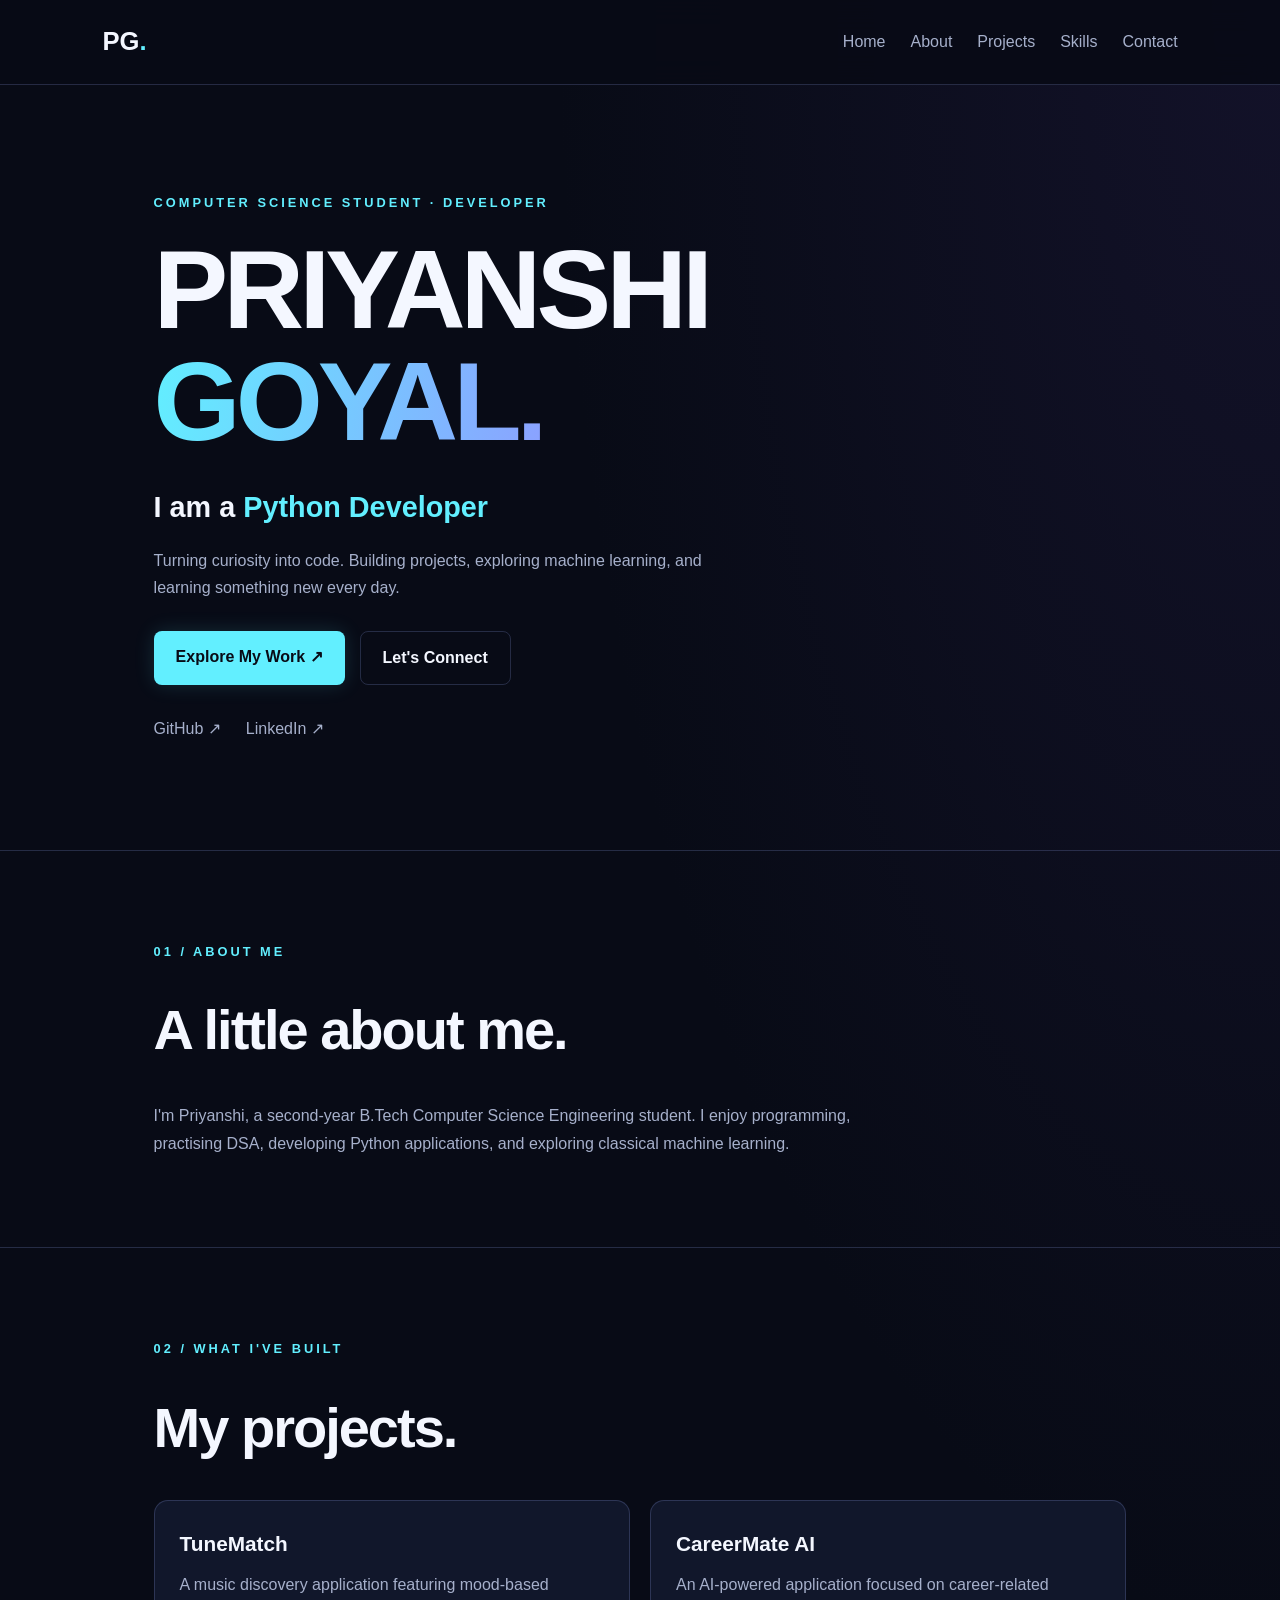
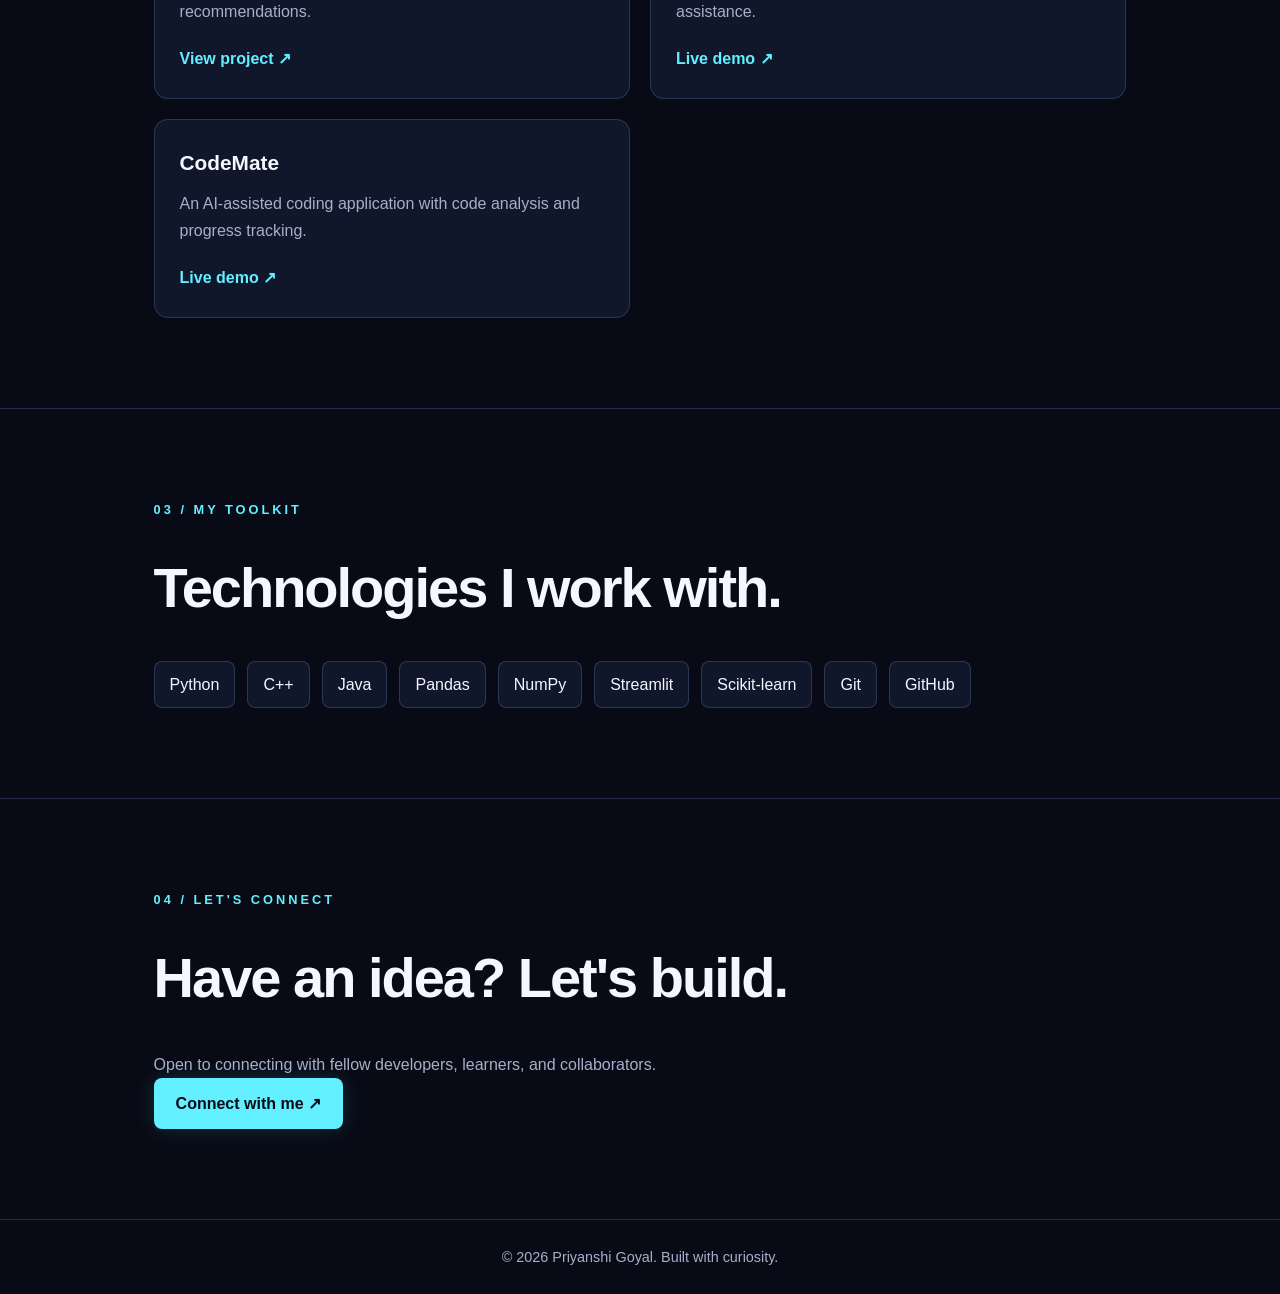
==== index.html @ 585dc2d6 "Initial portfolio website" ====
<!DOCTYPE html>
<html lang="en">
<head>
    <meta charset="UTF-8">
    <meta name="viewport" content="width=device-width, initial-scale=1.0">

    <title>Priyanshi Goyal | Developer Portfolio</title>

    <meta name="description"
          content="Priyanshi Goyal's personal developer portfolio.">

    <link rel="stylesheet" href="style.css">
    <script src="script.js" defer></script>
</head>

<body>

    <header class="navbar">
        <a href="#home" class="logo">PG<span>.</span></a>

        <nav>
            <a href="#home">Home</a>
            <a href="#about">About</a>
            <a href="#projects">Projects</a>
            <a href="#skills">Skills</a>
            <a href="#contact">Contact</a>
        </nav>
    </header>

    <main>

        <section id="home" class="hero">
            <p class="eyebrow">COMPUTER SCIENCE STUDENT · DEVELOPER</p>

            <h1>
                PRIYANSHI
                <span>GOYAL.</span>
            </h1>

            <h2>
                I am a <span id="role">Python Developer</span>
            </h2>

            <p class="intro">
                Turning curiosity into code.
                Building projects, exploring machine learning,
                and learning something new every day.
            </p>

            <div class="hero-buttons">
                <a href="#projects" class="btn primary">
                    Explore My Work ↗
                </a>

                <a href="#contact" class="btn secondary">
                    Let's Connect
                </a>
            </div>

            <div class="social-links">
                <a href="https://github.com/Priyanshi00Goyal"
                   target="_blank" rel="noopener noreferrer">
                    GitHub ↗
                </a>

                <a href="https://www.linkedin.com/in/priyanshi-goyal-a72b42379/"
                   target="_blank" rel="noopener noreferrer">
                    LinkedIn ↗
                </a>
            </div>
        </section>

        <section id="about" class="content-section">
            <p class="eyebrow">01 / ABOUT ME</p>
            <h2>A little about me.</h2>

            <p>
                I'm Priyanshi, a second-year B.Tech Computer Science
                Engineering student. I enjoy programming, practising
                DSA, developing Python applications, and exploring
                classical machine learning.
            </p>
        </section>

        <section id="projects" class="content-section">
            <p class="eyebrow">02 / WHAT I'VE BUILT</p>
            <h2>My projects.</h2>

            <div class="project-grid">

                <article class="project-card">
                    <h3>TuneMatch</h3>
                    <p>
                        A music discovery application featuring
                        mood-based recommendations.
                    </p>
                    <a href="https://github.com/Priyanshi00Goyal/TuneMatch"
                       target="_blank" rel="noopener noreferrer">
                        View project ↗
                    </a>
                </article>

                <article class="project-card">
                    <h3>CareerMate AI</h3>
                    <p>
                        An AI-powered application focused on
                        career-related assistance.
                    </p>
                    <a href="https://careermate-ai-priyanshi.streamlit.app/"
                       target="_blank" rel="noopener noreferrer">
                        Live demo ↗
                    </a>
                </article>

                <article class="project-card">
                    <h3>CodeMate</h3>
                    <p>
                        An AI-assisted coding application with
                        code analysis and progress tracking.
                    </p>
                    <a href="https://codemate-34bpt8avhuvv7odcd3k.streamlit.app/"
                       target="_blank" rel="noopener noreferrer">
                        Live demo ↗
                    </a>
                </article>

            </div>
        </section>

        <section id="skills" class="content-section">
            <p class="eyebrow">03 / MY TOOLKIT</p>
            <h2>Technologies I work with.</h2>

            <div class="skills-list">
                <span>Python</span>
                <span>C++</span>
                <span>Java</span>
                <span>Pandas</span>
                <span>NumPy</span>
                <span>Streamlit</span>
                <span>Scikit-learn</span>
                <span>Git</span>
                <span>GitHub</span>
            </div>
        </section>

        <section id="contact" class="content-section">
            <p class="eyebrow">04 / LET'S CONNECT</p>
            <h2>Have an idea? Let's build.</h2>

            <p>
                Open to connecting with fellow developers,
                learners, and collaborators.
            </p>

            <a class="btn primary"
               href="https://www.linkedin.com/in/priyanshi-goyal-a72b42379/"
               target="_blank" rel="noopener noreferrer">
                Connect with me ↗
            </a>
        </section>

    </main>

    <footer>
        <p>© <span id="year"></span> Priyanshi Goyal. Built with curiosity.</p>
    </footer>

</body>
</html>
---- style.css ----
/* 1. Global styles */

:root {
    --background: #080b16;
    --surface: #11172b;
    --cyan: #62efff;
    --violet: #9b82ff;
    --text: #f4f7ff;
    --muted: #a6b0cb;
    --border: rgba(156, 177, 255, 0.2);
}

* {
    margin: 0;
    padding: 0;
    box-sizing: border-box;
}

html {
    scroll-behavior: smooth;
    scroll-padding-top: 90px;
}

body {
    background:
        radial-gradient(ellipse at top right, #29205055, transparent 40%),
        var(--background);

    color: var(--text);
    font-family: "Segoe UI", Arial, sans-serif;
    line-height: 1.7;
}

a {
    color: inherit;
    text-decoration: none;
}

section {
    scroll-margin-top: 90px;
}

/* 2. Navigation */

.navbar {
    position: sticky;
    top: 0;
    z-index: 10;

    display: flex;
    justify-content: space-between;
    align-items: center;

    padding: 20px 8%;
    background: rgba(8, 11, 22, 0.9);
    backdrop-filter: blur(15px);
    border-bottom: 1px solid var(--border);
}

.logo {
    font-size: 1.6rem;
    font-weight: 900;
}

.logo span {
    color: var(--cyan);
}

nav {
    display: flex;
    gap: 25px;
}

nav a,
.social-links a {
    color: var(--muted);
    transition: color 0.25s;
}

nav a:hover,
.social-links a:hover {
    color: var(--cyan);
}

/* 3. Hero section */

.hero {
    min-height: 85vh;

    display: flex;
    flex-direction: column;
    justify-content: center;
    align-items: flex-start;

    padding: 100px 12%;
}

.eyebrow {
    color: var(--cyan);
    font-size: 0.8rem;
    font-weight: 700;
    letter-spacing: 3px;
    margin-bottom: 20px;
}

.hero h1 {
    font-size: clamp(3rem, 9vw, 7rem);
    line-height: 1;
    letter-spacing: -5px;
    font-weight: 900;
    margin-bottom: 25px;
    animation: reveal 0.9s ease both;
}

.hero h1 span {
    display: block;

    background: linear-gradient(
        100deg,
        var(--cyan),
        var(--violet)
    );

    background-clip: text;
    -webkit-background-clip: text;
    color: transparent;
}

.hero h2 {
    font-size: clamp(1.1rem, 3vw, 1.8rem);
    margin-bottom: 15px;
}

#role {
    color: var(--cyan);
}

.intro {
    max-width: 580px;
    color: var(--muted);
}

/* 4. Buttons */

.hero-buttons {
    display: flex;
    flex-wrap: wrap;
    gap: 15px;
    margin-top: 30px;
}

.btn {
    display: inline-block;
    padding: 12px 22px;
    border-radius: 8px;
    font-weight: 700;
    transition: transform 0.25s, box-shadow 0.25s;
}

.btn:hover {
    transform: translateY(-4px);
}

.primary {
    background: var(--cyan);
    color: #080b16;
    box-shadow: 0 0 20px #62efff25;
}

.primary:hover {
    box-shadow: 0 0 30px #62efff55;
}

.secondary {
    border: 1px solid var(--border);
}

.social-links {
    display: flex;
    gap: 25px;
    margin-top: 30px;
}

/* 5. Content sections */

.content-section {
    padding: 90px 12%;
    border-top: 1px solid var(--border);
}

.content-section h2 {
    font-size: clamp(2rem, 5vw, 3.5rem);
    letter-spacing: -2px;
    margin-bottom: 25px;
}

.content-section > p:not(.eyebrow) {
    max-width: 750px;
    color: var(--muted);
}

/* 6. Project cards */

.project-grid {
    display: grid;
    grid-template-columns: repeat(2, minmax(0, 1fr));
    gap: 20px;
}

.project-card {
    background: var(--surface);
    border: 1px solid var(--border);
    padding: 25px;
    border-radius: 14px;
    transition: transform 0.25s, border-color 0.25s;
}

.project-card:hover {
    transform: translateY(-6px);
    border-color: var(--cyan);
}

.project-card h3 {
    margin-bottom: 10px;
    font-size: 1.3rem;
}

.project-card p {
    color: var(--muted);
    margin-bottom: 20px;
}

.project-card a {
    color: var(--cyan);
    font-weight: 700;
}

/* 7. Skills */

.skills-list {
    display: flex;
    flex-wrap: wrap;
    gap: 12px;
}

.skills-list span {
    background: var(--surface);
    border: 1px solid var(--border);
    padding: 9px 15px;
    border-radius: 8px;
    transition: border-color 0.2s, color 0.2s;
}

.skills-list span:hover {
    border-color: var(--cyan);
    color: var(--cyan);
}

/* 8. Footer */

footer {
    padding: 25px 12%;
    text-align: center;
    border-top: 1px solid var(--border);
    color: var(--muted);
    font-size: 0.9rem;
}

/* 9. Entrance animation */

@keyframes reveal {
    from {
        opacity: 0;
        transform: translateY(25px);
    }

    to {
        opacity: 1;
        transform: translateY(0);
    }
}

/* 10. Mobile responsiveness */

@media (max-width: 700px) {
    .navbar {
        padding: 16px 5%;
        flex-wrap: wrap;
        gap: 15px;
    }

    nav {
        width: 100%;
        justify-content: space-between;
        gap: 10px;
        flex-wrap: wrap;
        font-size: 0.85rem;
    }

    .hero {
        padding: 85px 7%;
        min-height: 80vh;
    }

    .hero h1 {
        letter-spacing: -3px;
    }

    .content-section {
        padding: 70px 7%;
    }

    .project-grid {
        grid-template-columns: 1fr;
    }

    footer {
        padding: 25px 7%;
    }
}

@media (prefers-reduced-motion: reduce) {
    *,
    *::before,
    *::after {
        animation-duration: 0.01ms !important;
        scroll-behavior: auto !important;
        transition-duration: 0.01ms !important;
    }
}
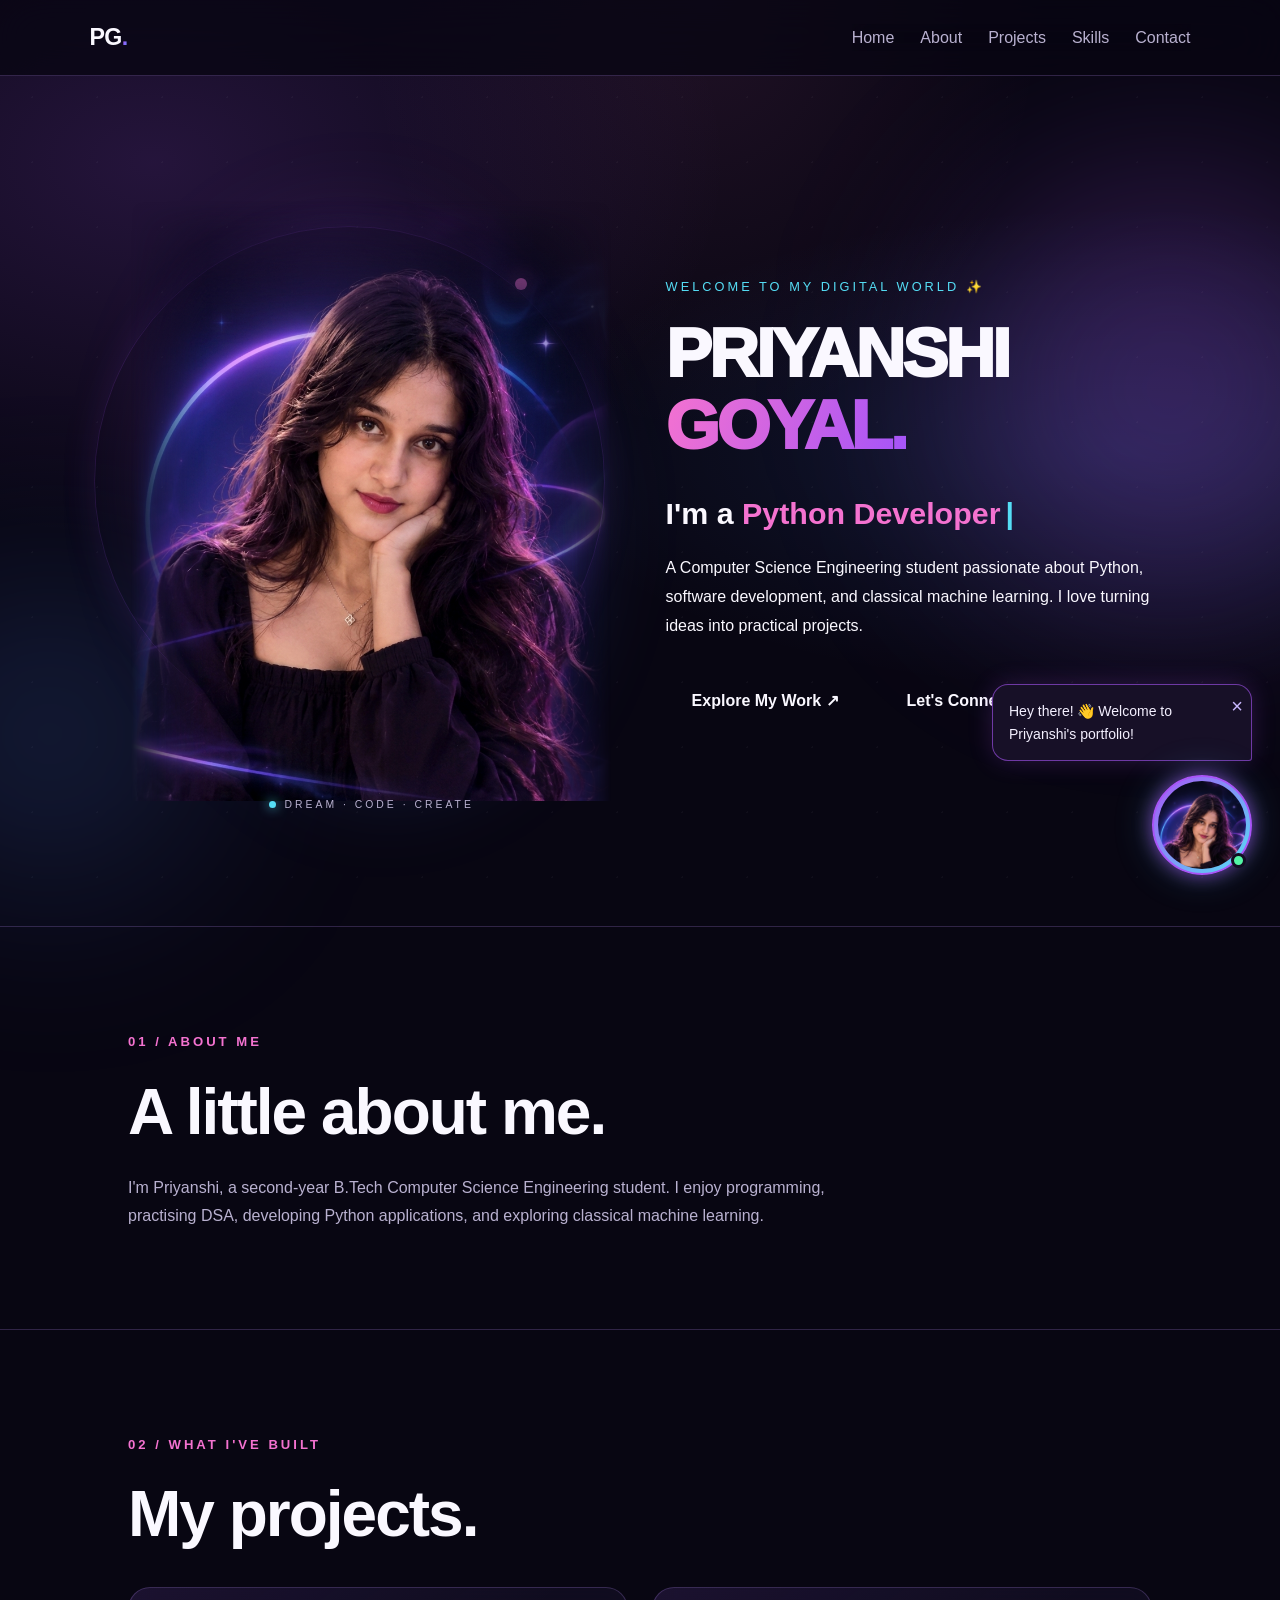
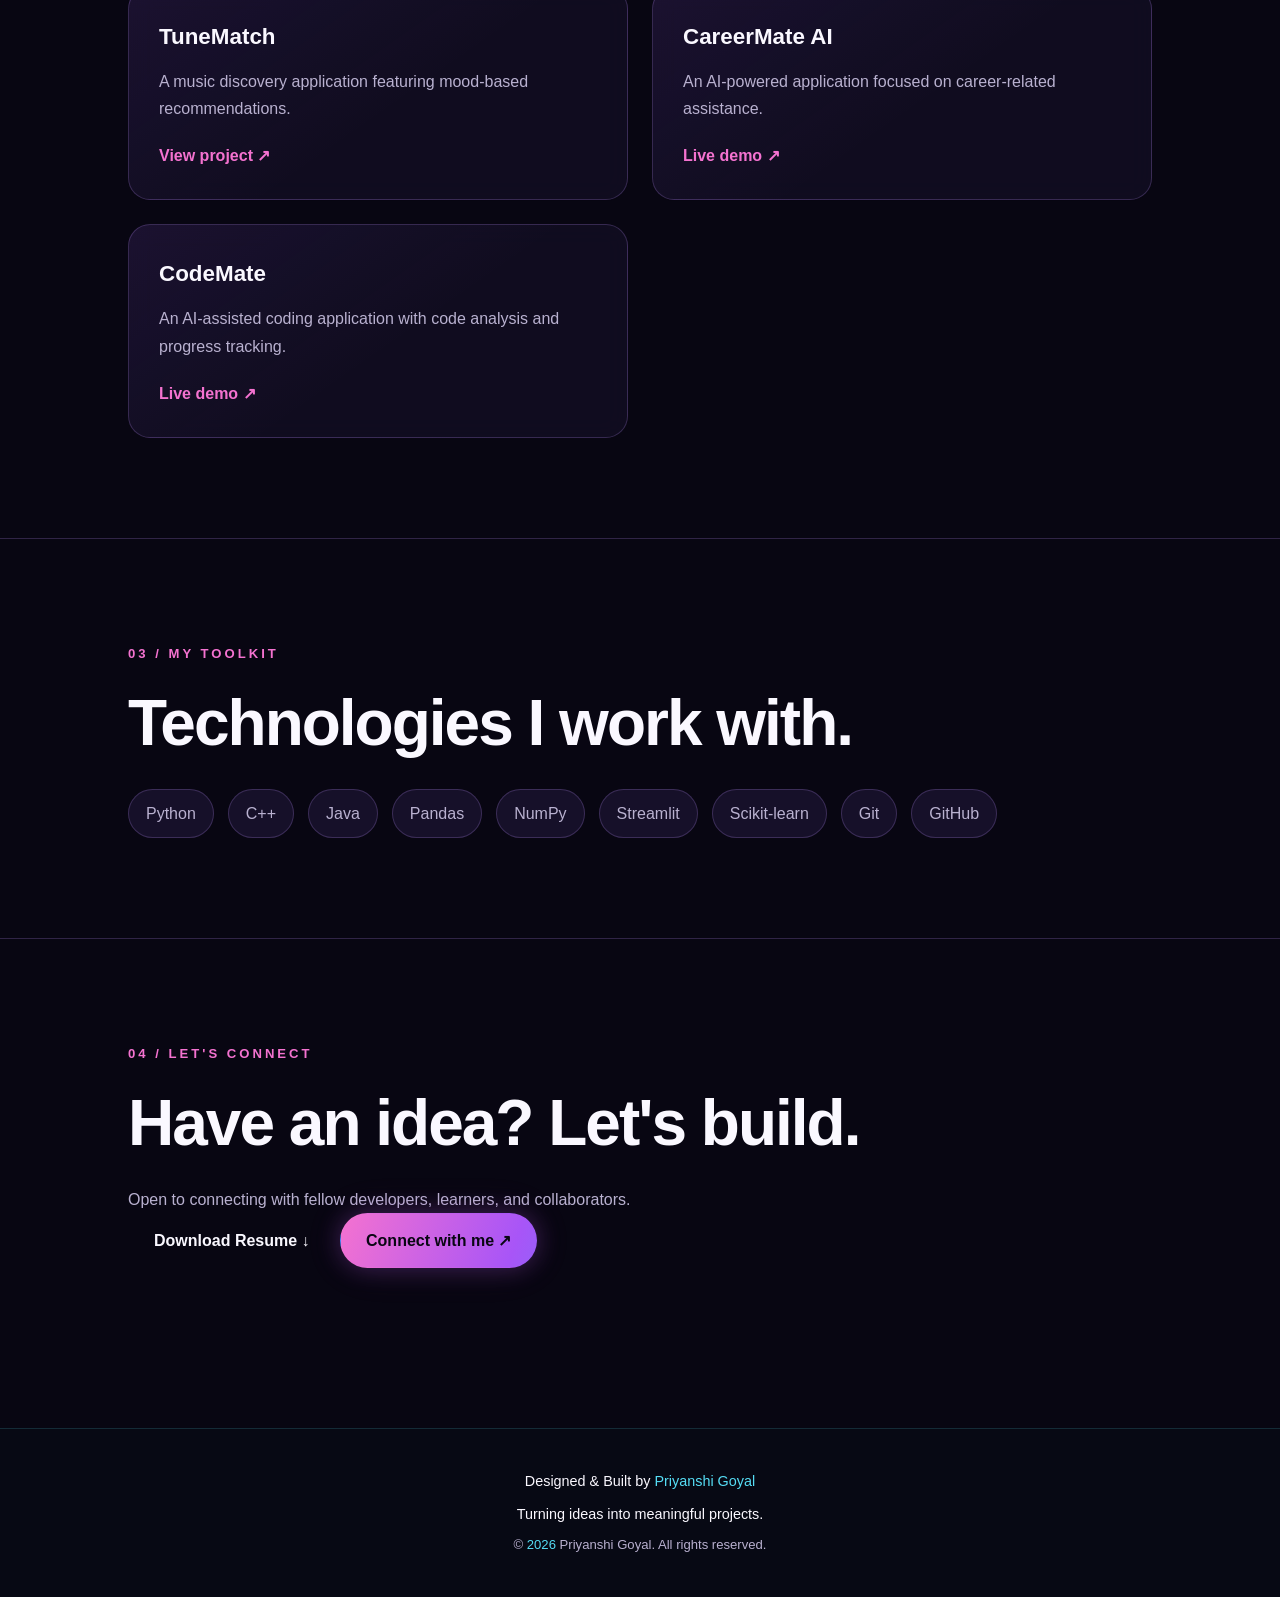
==== commit c4666587: "Improve portfolio design and features" ====
--- a/index.html
+++ b/index.html
@@ -6,13 +6,48 @@
     <meta name="viewport" content="width=device-width, initial-scale=1.0">
 
     <title>Priyanshi Goyal | Developer Portfolio</title>
-
-    <meta name="description"
-          content="Priyanshi Goyal's personal developer portfolio.">
+    
+    <meta name="description" content="Explore Priyanshi Goyal's developer portfolio featuring Python development, C++, Data Structures and Algorithms, classical machine learning, and practical software projects.">
+
+    <meta name="author" content="Priyanshi Goyal">
 
     <link rel="stylesheet" href="style.css">
+
+    <link rel="icon" type="image/png" href="images/favicon.png">
+
     <script src="script.js" defer></script>
 </head>
+
+
+<!-- Floating Portfolio Avatar -->
+<div class="avatar-assistant" id="avatarAssistant">
+  <div class="avatar-greeting" id="avatarGreeting">
+    Hey there! 👋 Welcome to Priyanshi's portfolio!
+    <button
+      class="greeting-close"
+      id="closeGreeting"
+      aria-label="Close greeting"
+    >×</button>
+  </div>
+
+  <button
+    class="avatar-toggle"
+    id="avatarToggle"
+    aria-label="Meet my AI portfolio assistant"
+  >
+    <img
+      src="images/avatar.png"
+      alt="Priyanshi's AI portfolio avatar"
+      class="avatar-image"
+    >
+    <span class="avatar-status"></span>
+  </button>
+</div>
+
+
+<button id="backToTop" aria-label="Back to top" title="Back to top">
+  ↑
+</button>
 
 <body>
 
@@ -30,46 +65,55 @@
 
     <main>
 
-        <section id="home" class="hero">
-            <p class="eyebrow">COMPUTER SCIENCE STUDENT · DEVELOPER</p>
+        
+        <!-- HERO SECTION -->
+        <section class="hero" id="home">
+        <div class="hero-layout">
+
+            <div class="hero-content">
+            <p class="hero-eyebrow">WELCOME TO MY DIGITAL WORLD ✨</p>
 
             <h1>
-                PRIYANSHI
+                PRIYANSHI<br>
                 <span>GOYAL.</span>
             </h1>
 
             <h2>
-                I am a <span id="role">Python Developer</span>
+                I'm a <span id="role">Python Developer</span>
             </h2>
 
-            <p class="intro">
-                Turning curiosity into code.
-                Building projects, exploring machine learning,
-                and learning something new every day.
+            <p class="hero-description">
+                A Computer Science Engineering student passionate about
+                Python, software development, and classical machine learning.
+                I love turning ideas into practical projects.
             </p>
 
             <div class="hero-buttons">
-                <a href="#projects" class="btn primary">
-                    Explore My Work ↗
-                </a>
-
-                <a href="#contact" class="btn secondary">
-                    Let's Connect
-                </a>
-            </div>
-
-            <div class="social-links">
-                <a href="https://github.com/Priyanshi00Goyal"
-                   target="_blank" rel="noopener noreferrer">
-                    GitHub ↗
-                </a>
-
-                <a href="https://www.linkedin.com/in/priyanshi-goyal-a72b42379/"
-                   target="_blank" rel="noopener noreferrer">
-                    LinkedIn ↗
-                </a>
-            </div>
-        </section>
+                <a href="#projects" class="btn btn-primary">Explore My Work ↗</a>
+                <a href="#contact" class="btn btn-secondary">Let's Connect</a>
+            </div>
+            </div>
+
+         <div class="hero-visual">
+            <div class="avatar-orbit"></div>
+
+            <div class="avatar-frame">
+                <img
+                src="images/avatar.png"
+                alt="Priyanshi's portfolio avatar"
+                class="hero-avatar"
+                >
+            </div>
+
+            <div class="avatar-caption">
+                <span class="caption-dot"></span>
+                DREAM · CODE · CREATE
+            </div>
+            </div>
+
+        </div>
+        </section>
+
 
         <section id="about" class="content-section">
             <p class="eyebrow">01 / ABOUT ME</p>
@@ -153,6 +197,10 @@
                 Open to connecting with fellow developers,
                 learners, and collaborators.
             </p>
+            
+            <a href="files/resume.pdf" class="btn" download>
+                Download Resume ↓
+            </a>
 
             <a class="btn primary"
                href="https://www.linkedin.com/in/priyanshi-goyal-a72b42379/"
@@ -163,9 +211,15 @@
 
     </main>
 
-    <footer>
-        <p>© <span id="year"></span> Priyanshi Goyal. Built with curiosity.</p>
+    
+    <footer class="site-footer">
+    <p>Designed &amp; Built by <span>Priyanshi Goyal</span></p>
+    <p>Turning ideas into meaningful projects.</p>
+    <p class="footer-copy">
+        &copy; <span id="year"></span> Priyanshi Goyal. All rights reserved.
+    </p>
     </footer>
+
 
 </body>
 </html>
--- a/style.css
+++ b/style.css
@@ -1,15 +1,42 @@
 
-/* 1. Global styles */
+/* =========================================
+   PRIYANSHI GOYAL — FUTURISTIC PORTFOLIO
+   Theme: Purple × Pink × Electric Blue
+   ========================================= */
+
+/* 1. DESIGN SYSTEM */
 
 :root {
-    --background: #080b16;
-    --surface: #11172b;
-    --cyan: #62efff;
-    --violet: #9b82ff;
-    --text: #f4f7ff;
-    --muted: #a6b0cb;
-    --border: rgba(156, 177, 255, 0.2);
-}
+    --background: #080612;
+    --surface: #120e22;
+    --surface-light: #1c1532;
+
+    --purple: #a855f7;
+    --pink: #f472d0;
+    --blue: #4f8cff;
+    --cyan: #55ddf5;
+    --violet: #a855f7;
+
+    --text: #faf8ff;
+    --muted: #b9b1d0;
+    --border: rgba(190, 145, 255, 0.22);
+
+    --gradient: linear-gradient(
+        110deg,
+        var(--pink),
+        var(--purple),
+        var(--blue)
+    );
+
+    --glow-purple: rgba(168, 85, 247, 0.25);
+    --glow-pink: rgba(244, 114, 208, 0.18);
+    --glow-blue: rgba(79, 140, 255, 0.18);
+
+    --radius: 22px;
+    --transition: 0.3s ease;
+}
+
+/* 2. RESET AND GLOBAL STYLES */
 
 * {
     margin: 0;
@@ -19,143 +46,295 @@
 
 html {
     scroll-behavior: smooth;
-    scroll-padding-top: 90px;
+    scroll-padding-top: 100px;
 }
 
 body {
+    min-height: 100vh;
+    overflow-x: hidden;
+
     background:
-        radial-gradient(ellipse at top right, #29205055, transparent 40%),
+        radial-gradient(
+            ellipse at 12% 18%,
+            rgba(168, 85, 247, 0.18),
+            transparent 36%
+        ),
+        radial-gradient(
+            ellipse at 88% 50%,
+            rgba(79, 140, 255, 0.15),
+            transparent 38%
+        ),
+        radial-gradient(
+            ellipse at 55% 0%,
+            rgba(244, 114, 208, 0.10),
+            transparent 34%
+        ),
         var(--background);
 
+    background-attachment: fixed;
     color: var(--text);
     font-family: "Segoe UI", Arial, sans-serif;
     line-height: 1.7;
 }
 
+body::before {
+    content: "";
+    position: fixed;
+    inset: 0;
+    pointer-events: none;
+    z-index: -1;
+
+    background-image:
+        radial-gradient(
+            rgba(255, 255, 255, 0.35) 1px,
+            transparent 1px
+        );
+
+    background-size: 65px 65px;
+    opacity: 0.10;
+}
+
 a {
     color: inherit;
     text-decoration: none;
 }
 
+button,
+input,
+textarea {
+    font: inherit;
+}
+
+button,
+a {
+    -webkit-tap-highlight-color: transparent;
+}
+
+img {
+    max-width: 100%;
+    display: block;
+}
+
 section {
-    scroll-margin-top: 90px;
-}
-
-/* 2. Navigation */
+    scroll-margin-top: 100px;
+}
+
+::selection {
+    background: rgba(168, 85, 247, 0.5);
+    color: white;
+}
+
+/* 3. NAVIGATION */
 
 .navbar {
     position: sticky;
     top: 0;
-    z-index: 10;
+    z-index: 100;
 
     display: flex;
     justify-content: space-between;
     align-items: center;
-
-    padding: 20px 8%;
-    background: rgba(8, 11, 22, 0.9);
-    backdrop-filter: blur(15px);
+    gap: 24px;
+
+    padding: 18px 7%;
+
+    background: rgba(8, 6, 18, 0.78);
+    backdrop-filter: blur(22px);
+    -webkit-backdrop-filter: blur(22px);
+
     border-bottom: 1px solid var(--border);
 }
 
 .logo {
-    font-size: 1.6rem;
+    font-size: 1.45rem;
     font-weight: 900;
+    letter-spacing: -0.7px;
+    white-space: nowrap;
 }
 
 .logo span {
-    color: var(--cyan);
+    background: var(--gradient);
+    background-clip: text;
+    -webkit-background-clip: text;
+    color: transparent;
 }
 
 nav {
     display: flex;
-    gap: 25px;
+    align-items: center;
+    justify-content: center;
+    gap: 26px;
 }
 
 nav a,
 .social-links a {
+    position: relative;
     color: var(--muted);
-    transition: color 0.25s;
-}
-
-nav a:hover,
+    transition: color var(--transition);
+}
+
+nav a::after {
+    content: "";
+    position: absolute;
+    bottom: -7px;
+    left: 0;
+
+    width: 0;
+    height: 2px;
+    border-radius: 5px;
+    background: var(--gradient);
+
+    transition: width var(--transition);
+}
+
+nav a:hover {
+    color: white;
+}
+
+nav a:hover::after {
+    width: 100%;
+}
+
 .social-links a:hover {
-    color: var(--cyan);
-}
-
-/* 3. Hero section */
+    color: var(--pink);
+}
+
+/* 4. HERO SECTION */
 
 .hero {
-    min-height: 85vh;
-
+    position: relative;
+    isolation: isolate;
+
+    min-height: 84vh;
     display: flex;
     flex-direction: column;
     justify-content: center;
     align-items: flex-start;
 
-    padding: 100px 12%;
+    padding: 100px 10%;
+}
+
+.hero::before {
+    content: "";
+    position: absolute;
+    z-index: -1;
+
+    width: 420px;
+    height: 420px;
+    top: 12%;
+    right: -100px;
+
+    border-radius: 50%;
+    background: var(--glow-purple);
+    filter: blur(100px);
+
+    animation: ambientGlow 8s ease-in-out infinite alternate;
+}
+
+.hero::after {
+    content: "";
+    position: absolute;
+    z-index: -1;
+
+    width: 300px;
+    height: 300px;
+    bottom: 5%;
+    left: -100px;
+
+    border-radius: 50%;
+    background: var(--glow-blue);
+    filter: blur(100px);
+
+    animation: ambientGlow 10s ease-in-out infinite alternate-reverse;
 }
 
 .eyebrow {
-    color: var(--cyan);
-    font-size: 0.8rem;
-    font-weight: 700;
+    display: inline-block;
+    margin-bottom: 22px;
+
+    color: var(--pink);
+    font-size: 0.82rem;
+    font-weight: 800;
     letter-spacing: 3px;
-    margin-bottom: 20px;
+    text-transform: uppercase;
 }
 
 .hero h1 {
-    font-size: clamp(3rem, 9vw, 7rem);
-    line-height: 1;
+    max-width: 100%;
+    margin-bottom: 26px;
+
+    font-size: clamp(3.3rem, 8vw, 7.5rem);
+    font-weight: 950;
+    line-height: 1.02;
     letter-spacing: -5px;
-    font-weight: 900;
-    margin-bottom: 25px;
-    animation: reveal 0.9s ease both;
+
+    overflow-wrap: anywhere;
+
+    animation: heroReveal 1s ease both;
 }
 
 .hero h1 span {
     display: block;
-
-    background: linear-gradient(
-        100deg,
-        var(--cyan),
-        var(--violet)
-    );
+    width: fit-content;
+    max-width: 100%;
+
+    background: var(--gradient);
+    background-size: 200% auto;
 
     background-clip: text;
     -webkit-background-clip: text;
     color: transparent;
+
+    animation:
+        heroReveal 1s ease both,
+        gradientFlow 7s ease-in-out infinite;
 }
 
 .hero h2 {
-    font-size: clamp(1.1rem, 3vw, 1.8rem);
     margin-bottom: 15px;
+    font-size: clamp(1.2rem, 3vw, 1.9rem);
+    font-weight: 600;
 }
 
 #role {
-    color: var(--cyan);
+    color: var(--pink);
 }
 
 .intro {
-    max-width: 580px;
+    max-width: 620px;
     color: var(--muted);
-}
-
-/* 4. Buttons */
+    font-size: 1.05rem;
+    line-height: 1.9;
+}
+
+/* 5. BUTTONS */
 
 .hero-buttons {
     display: flex;
     flex-wrap: wrap;
-    gap: 15px;
-    margin-top: 30px;
+    gap: 16px;
+    margin-top: 32px;
 }
 
 .btn {
-    display: inline-block;
-    padding: 12px 22px;
-    border-radius: 8px;
-    font-weight: 700;
-    transition: transform 0.25s, box-shadow 0.25s;
+    position: relative;
+    isolation: isolate;
+    overflow: hidden;
+
+    display: inline-flex;
+    align-items: center;
+    justify-content: center;
+    gap: 9px;
+
+    padding: 13px 25px;
+    border: 1px solid transparent;
+    border-radius: 999px;
+
+    font-weight: 750;
+    transition:
+        transform var(--transition),
+        box-shadow var(--transition),
+        border-color var(--transition);
 }
 
 .btn:hover {
@@ -163,116 +342,366 @@
 }
 
 .primary {
-    background: var(--cyan);
-    color: #080b16;
-    box-shadow: 0 0 20px #62efff25;
+    background: var(--gradient);
+    background-size: 180% auto;
+    color: #090613;
+
+    box-shadow:
+        0 0 24px rgba(168, 85, 247, 0.25),
+        0 0 40px rgba(244, 114, 208, 0.10);
 }
 
 .primary:hover {
-    box-shadow: 0 0 30px #62efff55;
+    box-shadow:
+        0 0 30px rgba(168, 85, 247, 0.45),
+        0 0 55px rgba(79, 140, 255, 0.25);
 }
 
 .secondary {
-    border: 1px solid var(--border);
-}
+    border-color: rgba(190, 145, 255, 0.65);
+    background: rgba(255, 255, 255, 0.025);
+    color: var(--text);
+}
+
+.secondary:hover {
+    border-color: var(--pink);
+    box-shadow: 0 0 24px var(--glow-pink);
+}
+
+/* 6. SOCIAL LINKS */
 
 .social-links {
     display: flex;
+    flex-wrap: wrap;
+    align-items: center;
     gap: 25px;
     margin-top: 30px;
 }
 
-/* 5. Content sections */
+/* 7. CONTENT SECTIONS */
 
 .content-section {
-    padding: 90px 12%;
+    position: relative;
+    padding: 100px 10%;
+
     border-top: 1px solid var(--border);
 }
 
 .content-section h2 {
-    font-size: clamp(2rem, 5vw, 3.5rem);
+    margin-bottom: 25px;
+
+    font-size: clamp(2.2rem, 5vw, 4rem);
+    font-weight: 900;
+    line-height: 1.15;
     letter-spacing: -2px;
-    margin-bottom: 25px;
+}
+
+.content-section h2 span {
+    background: var(--gradient);
+    background-clip: text;
+    -webkit-background-clip: text;
+    color: transparent;
 }
 
 .content-section > p:not(.eyebrow) {
-    max-width: 750px;
+    max-width: 760px;
     color: var(--muted);
 }
 
-/* 6. Project cards */
+/* 8. PROJECT GRID */
 
 .project-grid {
     display: grid;
     grid-template-columns: repeat(2, minmax(0, 1fr));
-    gap: 20px;
+    gap: 24px;
+    margin-top: 35px;
 }
 
 .project-card {
-    background: var(--surface);
+    position: relative;
+    overflow: hidden;
+
+    padding: 30px;
     border: 1px solid var(--border);
-    padding: 25px;
-    border-radius: 14px;
-    transition: transform 0.25s, border-color 0.25s;
+    border-radius: var(--radius);
+
+    background:
+        linear-gradient(
+            145deg,
+            rgba(168, 85, 247, 0.08),
+            transparent 55%
+        ),
+        rgba(18, 14, 34, 0.88);
+
+    backdrop-filter: blur(12px);
+
+    transition:
+        transform var(--transition),
+        border-color var(--transition),
+        box-shadow var(--transition);
+}
+
+.project-card::before {
+    content: "";
+    position: absolute;
+    top: 0;
+    left: -100%;
+
+    width: 100%;
+    height: 2px;
+
+    background: var(--gradient);
+    transition: left 0.5s ease;
 }
 
 .project-card:hover {
-    transform: translateY(-6px);
-    border-color: var(--cyan);
+    transform: translateY(-8px);
+    border-color: rgba(168, 85, 247, 0.65);
+
+    box-shadow:
+        0 18px 50px rgba(0, 0, 0, 0.25),
+        0 0 30px rgba(168, 85, 247, 0.08);
+}
+
+.project-card:hover::before {
+    left: 0;
 }
 
 .project-card h3 {
-    margin-bottom: 10px;
-    font-size: 1.3rem;
+    margin-bottom: 12px;
+    font-size: 1.4rem;
+    font-weight: 800;
 }
 
 .project-card p {
+    margin-bottom: 20px;
     color: var(--muted);
-    margin-bottom: 20px;
 }
 
 .project-card a {
-    color: var(--cyan);
-    font-weight: 700;
-}
-
-/* 7. Skills */
+    display: inline-block;
+    margin-right: 12px;
+
+    color: var(--pink);
+    font-weight: 750;
+    transition: color var(--transition);
+}
+
+.project-card a:hover {
+    color: var(--blue);
+}
+
+/* 9. SKILLS */
 
 .skills-list {
     display: flex;
     flex-wrap: wrap;
+    gap: 14px;
+    margin-top: 28px;
+}
+
+.skills-list span {
+    padding: 10px 17px;
+
+    border: 1px solid var(--border);
+    border-radius: 999px;
+
+    background: rgba(28, 21, 50, 0.72);
+    color: var(--muted);
+
+    transition:
+        transform var(--transition),
+        border-color var(--transition),
+        color var(--transition),
+        box-shadow var(--transition);
+}
+
+.skills-list span:hover {
+    transform: translateY(-3px);
+    border-color: var(--purple);
+    color: white;
+    box-shadow: 0 0 20px var(--glow-purple);
+}
+
+/* 10. OPTIONAL AVATAR LAYOUT
+   These styles activate when matching HTML is added. */
+
+.hero-layout {
+    display: grid;
+    grid-template-columns: minmax(0, 0.95fr) minmax(0, 1.05fr);
+    align-items: center;
+    gap: 55px;
+}
+
+.hero-visual {
+    position: relative;
+    display: flex;
+    align-items: center;
+    justify-content: center;
+    min-width: 0;
+}
+
+.avatar-frame {
+    position: relative;
+    width: min(100%, 440px);
+    aspect-ratio: 4 / 5;
+    border-radius: 48% 48% 35% 35%;
+    overflow: hidden;
+
+    background: linear-gradient(
+        145deg,
+        rgba(168, 85, 247, 0.22),
+        rgba(79, 140, 255, 0.12)
+    );
+
+    border: 1px solid rgba(190, 145, 255, 0.4);
+
+    box-shadow:
+        0 0 45px var(--glow-purple),
+        0 0 90px var(--glow-blue);
+}
+
+.avatar-frame img {
+    width: 100%;
+    height: 100%;
+    object-fit: cover;
+    object-position: center top;
+}
+
+.avatar-orbit {
+    position: absolute;
+    inset: -7%;
+    border: 2px solid transparent;
+    border-top-color: var(--pink);
+    border-right-color: var(--blue);
+    border-radius: 50%;
+
+    pointer-events: none;
+    animation: orbitSpin 12s linear infinite;
+}
+
+.avatar-orbit::after {
+    content: "";
+    position: absolute;
+    top: 10%;
+    right: 15%;
+
+    width: 12px;
+    height: 12px;
+    border-radius: 50%;
+
+    background: var(--pink);
+    box-shadow: 0 0 22px var(--pink);
+}
+
+/* 11. OPTIONAL AI ASSISTANT WIDGET */
+
+.assistant-widget {
+    position: fixed;
+    right: 24px;
+    bottom: 24px;
+    z-index: 200;
+
+    width: min(340px, calc(100vw - 32px));
+    padding: 20px;
+
+    border: 1px solid rgba(190, 145, 255, 0.35);
+    border-radius: 24px;
+
+    background: rgba(20, 14, 40, 0.94);
+    backdrop-filter: blur(22px);
+    -webkit-backdrop-filter: blur(22px);
+
+    box-shadow:
+        0 20px 65px rgba(0, 0, 0, 0.4),
+        0 0 35px rgba(168, 85, 247, 0.12);
+}
+
+.assistant-header {
+    display: flex;
+    align-items: center;
     gap: 12px;
-}
-
-.skills-list span {
-    background: var(--surface);
+    margin-bottom: 16px;
+}
+
+.assistant-header img {
+    width: 44px;
+    height: 44px;
+    border-radius: 50%;
+    object-fit: cover;
+    border: 2px solid var(--purple);
+}
+
+.assistant-header h3 {
+    font-size: 0.95rem;
+}
+
+.assistant-status {
+    color: #72e6b1;
+    font-size: 0.8rem;
+}
+
+.assistant-message {
+    padding: 15px;
+    border-radius: 17px;
+
+    background: rgba(168, 85, 247, 0.14);
+    color: var(--text);
+    font-size: 0.92rem;
+}
+
+.assistant-form {
+    display: flex;
+    gap: 8px;
+    margin-top: 14px;
+}
+
+.assistant-form input {
+    min-width: 0;
+    flex: 1;
+    padding: 11px 13px;
+
     border: 1px solid var(--border);
-    padding: 9px 15px;
-    border-radius: 8px;
-    transition: border-color 0.2s, color 0.2s;
-}
-
-.skills-list span:hover {
-    border-color: var(--cyan);
-    color: var(--cyan);
-}
-
-/* 8. Footer */
+    border-radius: 999px;
+    outline: none;
+
+    background: rgba(255, 255, 255, 0.04);
+    color: white;
+}
+
+.assistant-form input:focus {
+    border-color: var(--purple);
+}
+
+.assistant-form button {
+    width: 42px;
+    height: 42px;
+    flex-shrink: 0;
+
+    border: 0;
+    border-radius: 50%;
+    background: var(--gradient);
+    color: white;
+    cursor: pointer;
+}
+
+/* 12. FOOTER */
 
 footer {
-    padding: 25px 12%;
+    padding: 30px 8%;
+    border-top: 1px solid var(--border);
+
+    color: var(--muted);
     text-align: center;
-    border-top: 1px solid var(--border);
-    color: var(--muted);
     font-size: 0.9rem;
 }
 
-/* 9. Entrance animation */
-
-@keyframes reveal {
+/* 13. ANIMATIONS */
+
+@keyframes heroReveal {
     from {
         opacity: 0;
-        transform: translateY(25px);
+        transform: translateY(28px);
     }
 
     to {
@@ -281,51 +710,886 @@
     }
 }
 
-/* 10. Mobile responsiveness */
+@keyframes gradientFlow {
+    0%, 100% {
+        background-position: 0% center;
+    }
+
+    50% {
+        background-position: 100% center;
+    }
+}
+
+@keyframes ambientGlow {
+    from {
+        transform: translate3d(0, 0, 0) scale(1);
+        opacity: 0.65;
+    }
+
+    to {
+        transform: translate3d(-25px, 20px, 0) scale(1.2);
+        opacity: 1;
+    }
+}
+
+@keyframes orbitSpin {
+    to {
+        transform: rotate(360deg);
+    }
+}
+
+/* 14. TABLET RESPONSIVENESS */
+
+@media (max-width: 950px) {
+    .navbar {
+        padding: 18px 5%;
+    }
+
+    nav {
+        gap: 16px;
+    }
+
+    .hero {
+        padding: 85px 7%;
+    }
+
+    .content-section {
+        padding: 80px 7%;
+    }
+
+    .hero-layout {
+        gap: 30px;
+    }
+}
+
+/* 15. MOBILE RESPONSIVENESS */
 
 @media (max-width: 700px) {
+    html {
+        scroll-padding-top: 130px;
+    }
+
     .navbar {
-        padding: 16px 5%;
+        padding: 15px 5%;
         flex-wrap: wrap;
-        gap: 15px;
+        gap: 14px;
+    }
+
+    .logo {
+        font-size: 1.2rem;
     }
 
     nav {
         width: 100%;
-        justify-content: space-between;
-        gap: 10px;
-        flex-wrap: wrap;
-        font-size: 0.85rem;
+        justify-content: flex-start;
+        gap: 16px;
+        overflow-x: auto;
+        padding: 5px 0;
+        font-size: 0.86rem;
+    }
+
+    nav a {
+        flex-shrink: 0;
     }
 
     .hero {
-        padding: 85px 7%;
-        min-height: 80vh;
+        min-height: 78vh;
+        padding: 75px 7%;
     }
 
     .hero h1 {
+        font-size: clamp(3rem, 12vw, 5rem);
         letter-spacing: -3px;
+    }
+
+    .hero h2 {
+        font-size: 1.25rem;
+    }
+
+    .intro {
+        font-size: 0.98rem;
+    }
+
+    .hero-buttons {
+        gap: 12px;
+    }
+
+    .btn {
+        padding: 12px 19px;
+    }
+
+    .social-links {
+        gap: 18px;
     }
 
     .content-section {
         padding: 70px 7%;
     }
 
+    .content-section h2 {
+        letter-spacing: -1px;
+    }
+
     .project-grid {
         grid-template-columns: 1fr;
     }
 
+    .project-card {
+        padding: 23px;
+    }
+
+    .hero-layout {
+        grid-template-columns: 1fr;
+    }
+
+    .hero-visual {
+        width: 100%;
+        max-width: 330px;
+        margin: 0 auto 20px;
+    }
+
+    .assistant-widget {
+        right: 12px;
+        bottom: 12px;
+        width: min(320px, calc(100vw - 24px));
+    }
+
     footer {
         padding: 25px 7%;
     }
 }
+
+/* 16. SMALL PHONE SCREENS */
+
+@media (max-width: 380px) {
+    .hero h1 {
+        font-size: 2.7rem;
+        letter-spacing: -2px;
+    }
+
+    .hero-buttons {
+        flex-direction: column;
+        align-items: stretch;
+    }
+
+    .btn {
+        width: 100%;
+    }
+
+    nav {
+        gap: 12px;
+        font-size: 0.8rem;
+    }
+}
+
+/* 17. ACCESSIBILITY */
 
 @media (prefers-reduced-motion: reduce) {
     *,
     *::before,
     *::after {
         animation-duration: 0.01ms !important;
+        animation-iteration-count: 1 !important;
         scroll-behavior: auto !important;
         transition-duration: 0.01ms !important;
     }
 }
+
+/* ===== FLOATING AVATAR ASSISTANT ===== */
+
+.avatar-assistant {
+  position: fixed;
+  right: 28px;
+  bottom: 25px;
+  z-index: 9999;
+  display: flex;
+  flex-direction: column;
+  align-items: flex-end;
+  gap: 14px;
+  animation: avatarFloat 3s ease-in-out infinite;
+}
+
+.avatar-toggle {
+  position: relative;
+  width: 100px;
+  height: 100px;
+  padding: 4px;
+  border: 2px solid #a855f7;
+  border-radius: 50%;
+  background: linear-gradient(135deg, #a855f7, #55ddf5);
+  box-shadow:
+    0 0 18px rgba(168, 85, 247, 0.65),
+    0 0 38px rgba(85, 221, 245, 0.25);
+  cursor: pointer;
+  transition: transform 0.3s ease, box-shadow 0.3s ease;
+}
+
+.avatar-toggle:hover {
+  transform: scale(1.08);
+  box-shadow:
+    0 0 25px rgba(168, 85, 247, 0.85),
+    0 0 50px rgba(85, 221, 245, 0.4);
+}
+
+.avatar-image {
+  display: block;
+  width: 100%;
+  height: 100%;
+  border-radius: 50%;
+  object-fit: cover;
+  object-position: center top;
+}
+
+.avatar-status {
+  position: absolute;
+  right: 4px;
+  bottom: 5px;
+  width: 15px;
+  height: 15px;
+  border: 3px solid #120e22;
+  border-radius: 50%;
+  background: #53f5a5;
+}
+
+.avatar-greeting {
+  position: relative;
+  max-width: 260px;
+  padding: 15px 35px 15px 16px;
+  border: 1px solid rgba(168, 85, 247, 0.6);
+  border-radius: 16px 16px 3px 16px;
+  background: #171027;
+  color: #f4f0ff;
+  font-size: 14px;
+  line-height: 1.6;
+  box-shadow: 0 0 25px rgba(168, 85, 247, 0.2);
+}
+
+.greeting-close {
+  position: absolute;
+  top: 5px;
+  right: 8px;
+  border: none;
+  background: transparent;
+  color: #c9b8ff;
+  font-size: 20px;
+  cursor: pointer;
+}
+
+@keyframes avatarFloat {
+  0%, 100% {
+    transform: translateY(0);
+  }
+  50% {
+    transform: translateY(-8px);
+  }
+}
+
+@media (max-width: 600px) {
+  .avatar-assistant {
+    right: 14px;
+    bottom: 15px;
+  }
+
+  .avatar-toggle {
+    width: 76px;
+    height: 76px;
+  }
+
+  .avatar-greeting {
+    max-width: 220px;
+    font-size: 12px;
+  }
+}
+
+/* ===== HOMEPAGE HERO WITH LARGE AVATAR ===== */
+
+.hero-layout {
+  display: grid;
+  grid-template-columns: 1.15fr 0.85fr;
+  align-items: center;
+  gap: 45px;
+  width: 100%;
+}
+
+.hero-content {
+  position: relative;
+  z-index: 2;
+}
+
+.hero-eyebrow {
+  color: var(--cyan);
+  font-size: 0.8rem;
+  letter-spacing: 3px;
+  margin-bottom: 20px;
+}
+
+.hero-visual {
+  position: relative;
+  display: flex;
+  flex-direction: column;
+  align-items: center;
+  justify-content: center;
+  min-width: 0;
+  padding: 25px 0;
+}
+
+.avatar-frame {
+  position: relative;
+  z-index: 1;
+  width: min(100%, 380px);
+  aspect-ratio: 4 / 5;
+  padding: 5px;
+  overflow: hidden;
+  border: 1px solid rgba(168, 85, 247, 0.8);
+  border-radius: 48% 48% 24px 24px;
+  background: linear-gradient(
+    145deg,
+    rgba(168, 85, 247, 0.7),
+    rgba(85, 221, 245, 0.3),
+    rgba(244, 114, 208, 0.5)
+  );
+  box-shadow:
+    0 0 30px rgba(168, 85, 247, 0.25),
+    0 0 80px rgba(85, 221, 245, 0.12);
+  animation: avatarFloat 4s ease-in-out infinite;
+}
+
+.hero-avatar {
+  display: block;
+  width: 100%;
+  height: 100%;
+  object-fit: cover;
+  object-position: center top;
+  border-radius: inherit;
+}
+
+.avatar-orbit {
+  position: absolute;
+  width: min(110%, 440px);
+  aspect-ratio: 1;
+  border: 1px solid rgba(85, 221, 245, 0.2);
+  border-radius: 50%;
+  box-shadow: 0 0 35px rgba(168, 85, 247, 0.1);
+  pointer-events: none;
+}
+
+.avatar-caption {
+  position: relative;
+  z-index: 2;
+  display: flex;
+  align-items: center;
+  gap: 9px;
+  margin-top: 20px;
+  color: var(--muted);
+  font-size: 0.7rem;
+  letter-spacing: 3px;
+}
+
+.caption-dot {
+  width: 7px;
+  height: 7px;
+  border-radius: 50%;
+  background: var(--cyan);
+  box-shadow: 0 0 12px var(--cyan);
+}
+
+@media (max-width: 760px) {
+  .hero-layout {
+    grid-template-columns: 1fr;
+    gap: 20px;
+  }
+
+  .hero-content {
+    text-align: center;
+  }
+
+  .hero-buttons {
+    justify-content: center;
+    flex-wrap: wrap;
+  }
+
+  .hero-visual {
+    grid-row: 1;
+    padding: 10px 0;
+  }
+
+  .avatar-frame {
+    width: min(70%, 280px);
+  }
+
+  .avatar-orbit {
+    width: min(85%, 320px);
+  }
+
+  .avatar-caption {
+    font-size: 0.6rem;
+  }
+}
+
+/* ===== SEAMLESSLY BLENDED HERO AVATAR ===== */
+
+.hero-layout {
+  display: grid;
+  grid-template-columns: 1.05fr 0.95fr;
+  align-items: center;
+  gap: 20px;
+}
+
+.hero-visual {
+  position: relative;
+  display: flex;
+  align-items: center;
+  justify-content: center;
+  min-width: 0;
+  isolation: isolate;
+}
+
+/* Ambient purple and cyan glow behind the portrait */
+.hero-visual::before {
+  content: "";
+  position: absolute;
+  inset: 8%;
+  z-index: -1;
+  border-radius: 50%;
+  background:
+    radial-gradient(
+      ellipse at 35% 40%,
+      rgba(168, 85, 247, 0.42),
+      transparent 58%
+    ),
+    radial-gradient(
+      ellipse at 70% 65%,
+      rgba(85, 221, 245, 0.28),
+      transparent 55%
+    );
+  filter: blur(35px);
+}
+
+/* Remove the visible frame and let the portrait fade out */
+.avatar-frame {
+  position: relative;
+  width: min(100%, 440px);
+  aspect-ratio: 4 / 5;
+  padding: 0;
+  overflow: hidden;
+  border: none;
+  border-radius: 0;
+  background: transparent;
+  box-shadow: none;
+  animation: avatarFloat 4s ease-in-out infinite;
+
+  -webkit-mask-image: 
+    linear-gradient(to bottom, black 75%, transparent 100%),
+    linear-gradient(to right, transparent 0%, black 17%, black 83%, transparent 100%);
+  -webkit-mask-composite: source-in;
+  mask-image: 
+    linear-gradient(to bottom, black 75%, transparent 100%),
+    linear-gradient(to right, transparent 0%, black 17%, black 83%, transparent 100%);
+  mask-composite: intersect;
+}
+
+.hero-avatar {
+  display: block;
+  width: 100%;
+  height: 100%;
+  object-fit: cover;
+  object-position: center top;
+  border-radius: 0;
+  filter: saturate(0.95) contrast(1.04);
+}
+
+/* Keep the orbit subtle */
+.avatar-orbit {
+  position: absolute;
+  width: 105%;
+  aspect-ratio: 1;
+  border: 1px solid rgba(168, 85, 247, 0.15);
+  border-radius: 50%;
+  pointer-events: none;
+}
+
+.avatar-caption {
+  position: absolute;
+  bottom: 2%;
+  z-index: 2;
+  color: var(--muted);
+  font-size: 0.65rem;
+  letter-spacing: 3px;
+}
+
+@media (max-width: 760px) {
+  .hero-layout {
+    grid-template-columns: 1fr;
+    gap: 10px;
+  }
+
+  .hero-visual {
+    grid-row: 1;
+  }
+
+  .avatar-frame {
+    width: min(85%, 340px);
+  }
+
+  .hero-content {
+    text-align: center;
+  }
+}
+
+/* ===== PREMIUM TWO-COLUMN HERO LAYOUT ===== */
+
+.hero-layout {
+  display: grid;
+  grid-template-columns: minmax(0, 1fr) minmax(0, 1fr);
+  align-items: center;
+  gap: clamp(24px, 4vw, 64px);
+  max-width: 1450px;
+  margin-inline: auto;
+}
+
+/* Portrait on the LEFT */
+.hero-visual {
+  grid-column: 1;
+  grid-row: 1;
+  position: relative;
+  display: flex;
+  align-items: center;
+  justify-content: center;
+  min-width: 0;
+  isolation: isolate;
+}
+
+/* Introduction on the RIGHT */
+.hero-content {
+  grid-column: 2;
+  grid-row: 1;
+  position: relative;
+  z-index: 2;
+  min-width: 0;
+}
+
+/* Give the portrait more cinematic depth */
+.hero-visual::before {
+  content: "";
+  position: absolute;
+  inset: 5%;
+  z-index: -1;
+  background:
+    radial-gradient(
+      ellipse at 35% 40%,
+      rgba(168, 85, 247, 0.36),
+      transparent 60%
+    ),
+    radial-gradient(
+      ellipse at 70% 70%,
+      rgba(79, 140, 255, 0.28),
+      transparent 58%
+    );
+  filter: blur(45px);
+  pointer-events: none;
+}
+
+/* Remove the card appearance */
+.avatar-frame {
+  width: min(100%, 480px);
+  border: none;
+  border-radius: 0;
+  background: transparent;
+  box-shadow: none;
+}
+
+/* Make the existing hero text more readable */
+.hero-content h1 {
+  font-size: clamp(2.8rem, 5.4vw, 5.5rem);
+  line-height: 1.04;
+  letter-spacing: -0.045em;
+}
+
+.hero-content p {
+  line-height: 1.8;
+}
+
+/* Responsive layout for phones */
+@media (max-width: 760px) {
+  .hero-layout {
+    grid-template-columns: minmax(0, 1fr);
+    gap: 18px;
+  }
+
+  .hero-visual {
+    grid-column: 1;
+    grid-row: 1;
+  }
+
+  .hero-content {
+    grid-column: 1;
+    grid-row: 2;
+    text-align: center;
+  }
+
+  .hero-content h1 {
+    font-size: clamp(2.5rem, 10vw, 4rem);
+  }
+
+  .hero-buttons {
+    justify-content: center;
+    flex-wrap: wrap;
+  }
+}
+
+/* ===== BLEND THE TOP EDGES OF THE HERO PORTRAIT ===== */
+
+.avatar-frame {
+  overflow: hidden;
+  border: none;
+  background: transparent;
+  box-shadow: none;
+
+  -webkit-mask-image:
+    linear-gradient(
+      to bottom,
+      transparent 0%,
+      rgba(0, 0, 0, 0.25) 5%,
+      black 24%,
+      black 100%
+    ),
+    linear-gradient(
+      to right,
+      transparent 0%,
+      black 16%,
+      black 84%,
+      transparent 100%
+    );
+
+  -webkit-mask-composite: source-in;
+
+  mask-image:
+    linear-gradient(
+      to bottom,
+      transparent 0%,
+      rgba(0, 0, 0, 0.25) 5%,
+      black 24%,
+      black 100%
+    ),
+    linear-gradient(
+      to right,
+      transparent 0%,
+      black 16%,
+      black 84%,
+      transparent 100%
+    );
+
+  mask-composite: intersect;
+}
+
+.hero-avatar {
+  display: block;
+  width: 100%;
+  height: 100%;
+  object-fit: cover;
+  object-position: center top;
+}
+
+
+/* Move the glowing circle down, just above the portrait */
+.avatar-orbit {
+  top: 15px;
+  bottom: auto;
+  transform: translateY(35px);
+}
+
+
+/* Smooth transition for animated role text */
+#role {
+  display: inline-block;
+  transition: opacity 0.25s ease;
+}
+
+/* Blinking cursor for animated role */
+#role::after {
+  content: "|";
+  display: inline-block;
+  margin-left: 5px;
+  color: var(--cyan);
+  animation: roleCursorBlink 0.8s steps(2, start) infinite;
+}
+
+@keyframes roleCursorBlink {
+  to {
+    visibility: hidden;
+  }
+}
+
+/* ===== SCROLL REVEAL STYLES ===== */
+.reveal {
+  opacity: 0;
+  transform: translateY(24px);
+  transition: opacity 0.7s ease, transform 0.7s ease;
+}
+
+.reveal.visible {
+  opacity: 1;
+  transform: translateY(0);
+}
+
+@media (prefers-reduced-motion: reduce) {
+  .reveal {
+    opacity: 1;
+    transform: none;
+    transition: none;
+  }
+}
+
+/* ===== SCROLL REVEAL STYLES ===== */
+.reveal {
+  opacity: 0;
+  transform: translateY(24px);
+  transition: opacity 0.7s ease, transform 0.7s ease;
+}
+
+.reveal.visible {
+  opacity: 1;
+  transform: translateY(0);
+}
+
+@media (prefers-reduced-motion: reduce) {
+  .reveal {
+    opacity: 1;
+    transform: none;
+    transition: none;
+  }
+}
+
+/* ===== MOBILE RESPONSIVENESS ===== */
+@media (max-width: 768px) {
+  .hero-layout {
+    grid-template-columns: 1fr;
+    text-align: center;
+  }
+
+  .hero-content {
+    order: 1;
+  }
+
+  .hero-visual {
+    order: 0;
+    margin: 0 auto 24px;
+    max-width: 280px;
+  }
+
+  .hero-content h1 {
+    font-size: clamp(2rem, 8vw, 3.5rem);
+  }
+
+  nav {
+    flex-wrap: wrap;
+    justify-content: center;
+    gap: 12px;
+  }
+
+  #projects {
+    grid-template-columns: 1fr;
+  }
+
+  section {
+    padding-left: 18px;
+    padding-right: 18px;
+  }
+}
+
+/* ===== STICKY NAVIGATION ===== */
+nav {
+  position: sticky;
+  top: 0;
+  z-index: 1000;
+  backdrop-filter: blur(14px);
+  -webkit-backdrop-filter: blur(14px);
+}
+
+/* ===== SMOOTH SECTION NAVIGATION ===== */
+html {
+  scroll-behavior: smooth;
+  scroll-padding-top: 90px;
+}
+
+@media (prefers-reduced-motion: reduce) {
+  html {
+    scroll-behavior: auto;
+  }
+}
+
+/* ===== BACK TO TOP BUTTON ===== */
+#backToTop {
+  position: fixed;
+  right: 24px;
+  bottom: 24px;
+  width: 46px;
+  height: 46px;
+  border: 1px solid var(--cyan);
+  border-radius: 50%;
+  background: rgba(17, 23, 43, 0.9);
+  color: var(--cyan);
+  font-size: 24px;
+  cursor: pointer;
+  z-index: 999;
+  opacity: 0;
+  visibility: hidden;
+  transform: translateY(10px);
+  transition: opacity 0.3s ease, transform 0.3s ease,
+    background 0.3s ease;
+}
+
+#backToTop.show {
+  opacity: 1;
+  visibility: visible;
+  transform: translateY(0);
+}
+
+#backToTop:hover {
+  background: var(--cyan);
+  color: var(--background);
+}
+
+/* ===== PROFESSIONAL FOOTER ===== */
+.site-footer {
+  text-align: center;
+  padding: 32px 20px;
+  margin-top: 60px;
+  border-top: 1px solid rgba(98, 239, 255, 0.15);
+  background: rgba(8, 11, 22, 0.65);
+  color: var(--text);
+  font-size: 0.9rem;
+}
+
+.site-footer p {
+  margin: 8px 0;
+}
+
+.site-footer span {
+  color: var(--cyan);
+}
+
+.site-footer .footer-copy {
+  color: var(--muted);
+  font-size: 0.82rem;
+}
+
+/* ===== KEYBOARD ACCESSIBILITY ===== */
+a:focus-visible,
+button:focus-visible {
+  outline: 2px solid var(--cyan);
+  outline-offset: 5px;
+  border-radius: 4px;
+}
+
+/* Respect visitors who prefer less motion */
+@media (prefers-reduced-motion: reduce) {
+  *,
+  *::before,
+  *::after {
+    scroll-behavior: auto !important;
+    animation-duration: 0.01ms !important;
+    animation-iteration-count: 1 !important;
+    transition-duration: 0.01ms !important;
+  }
+}
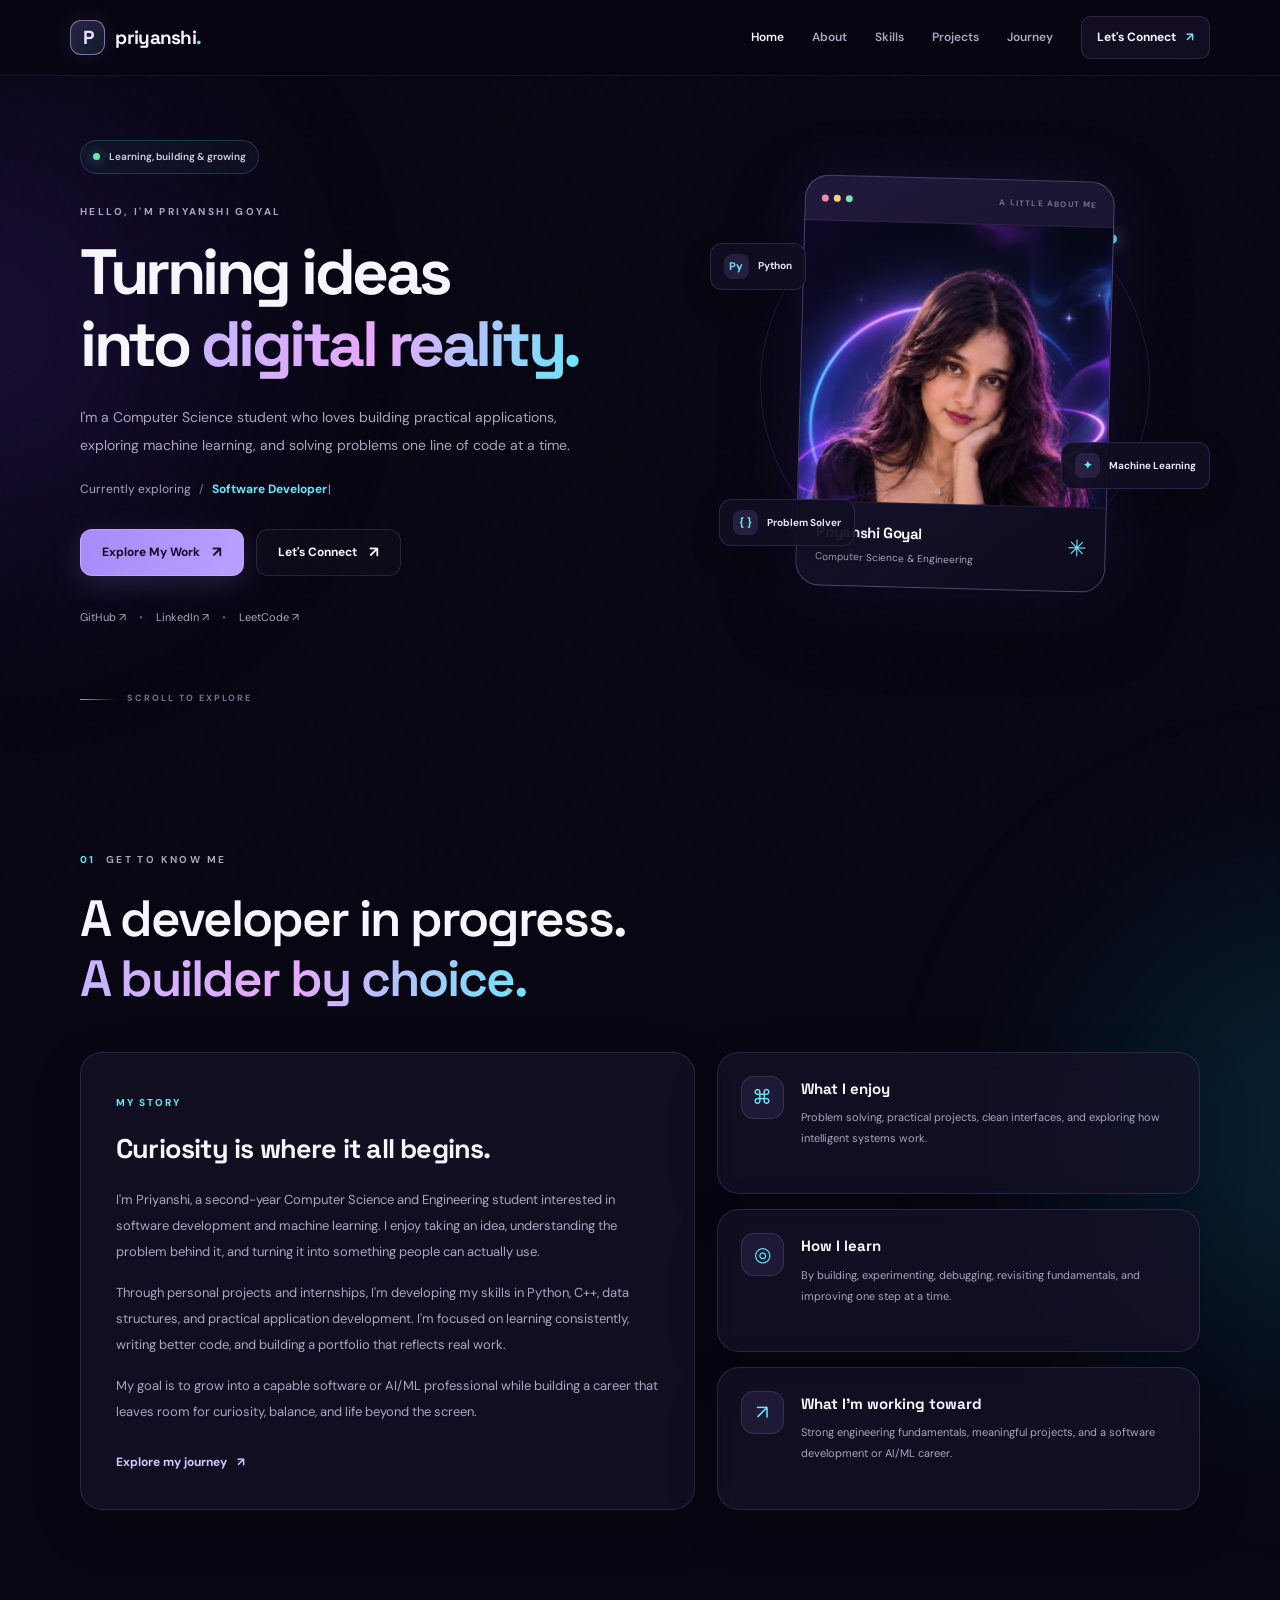
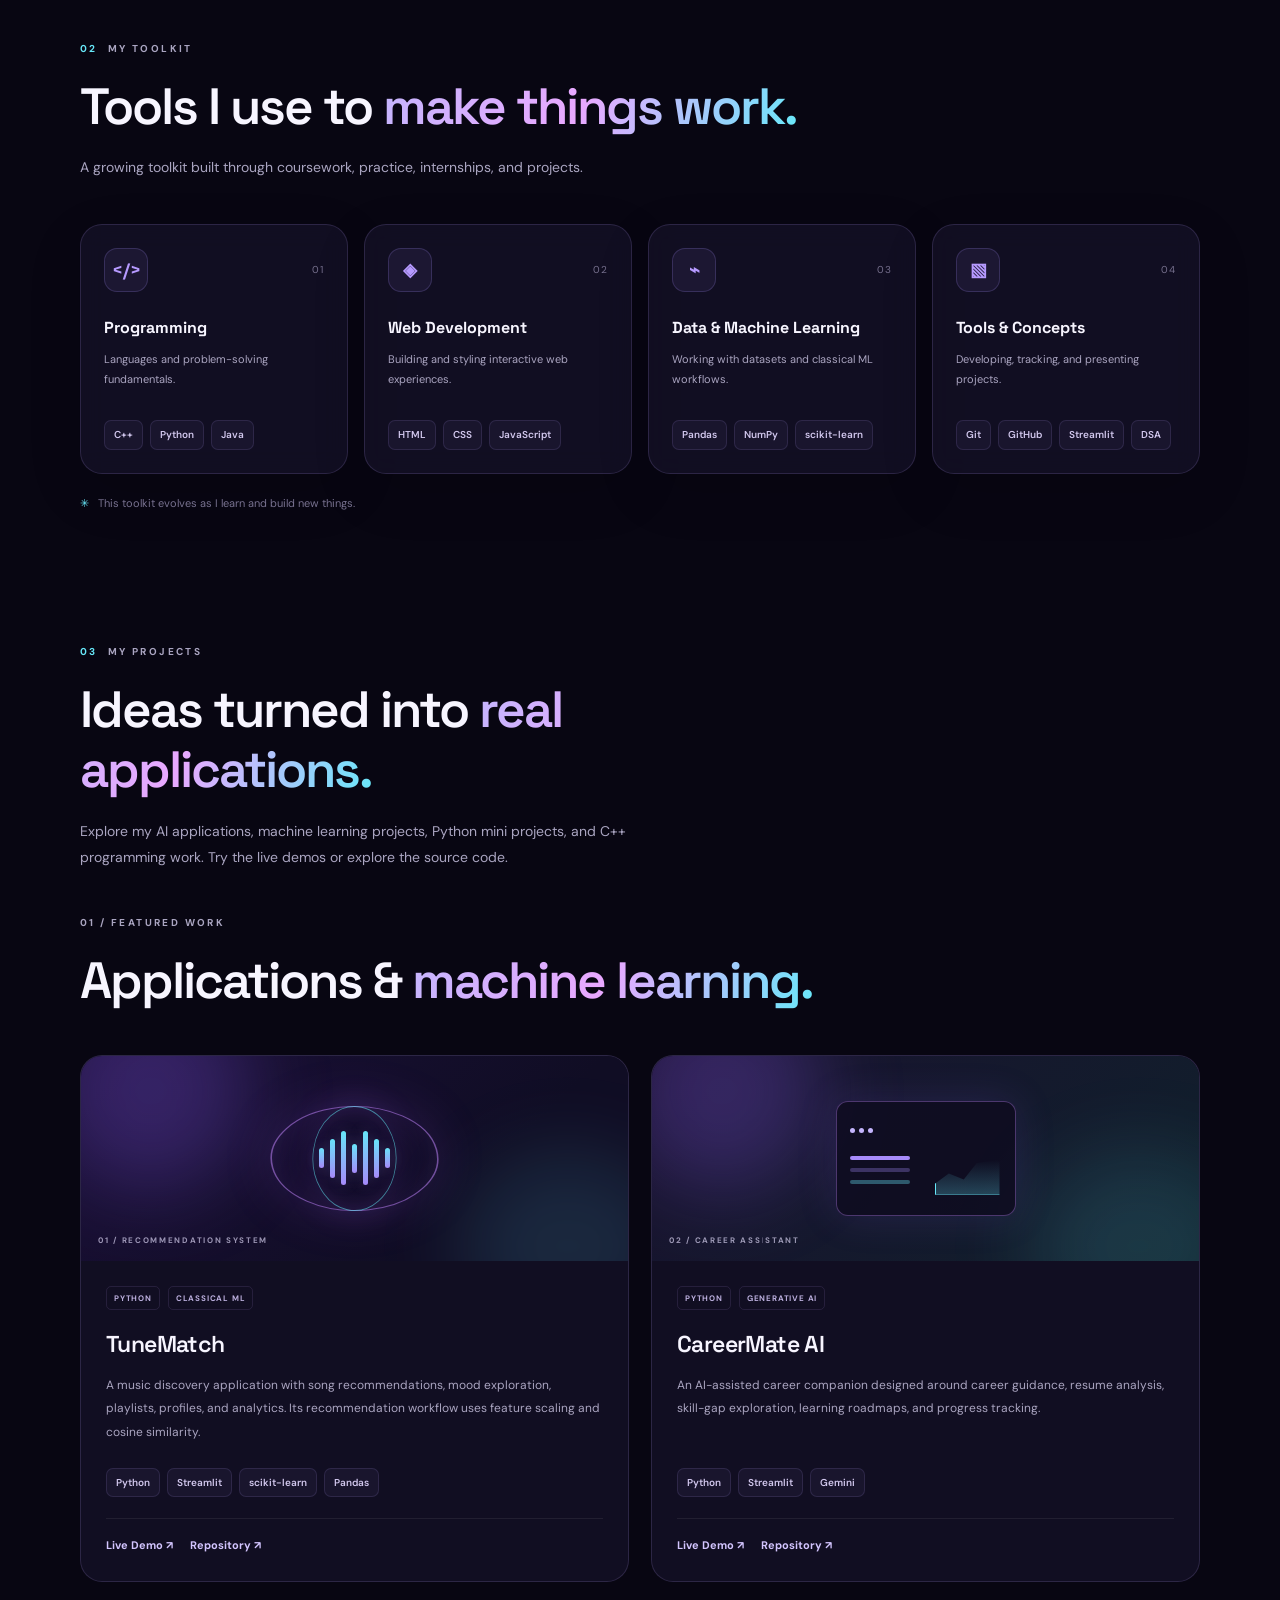
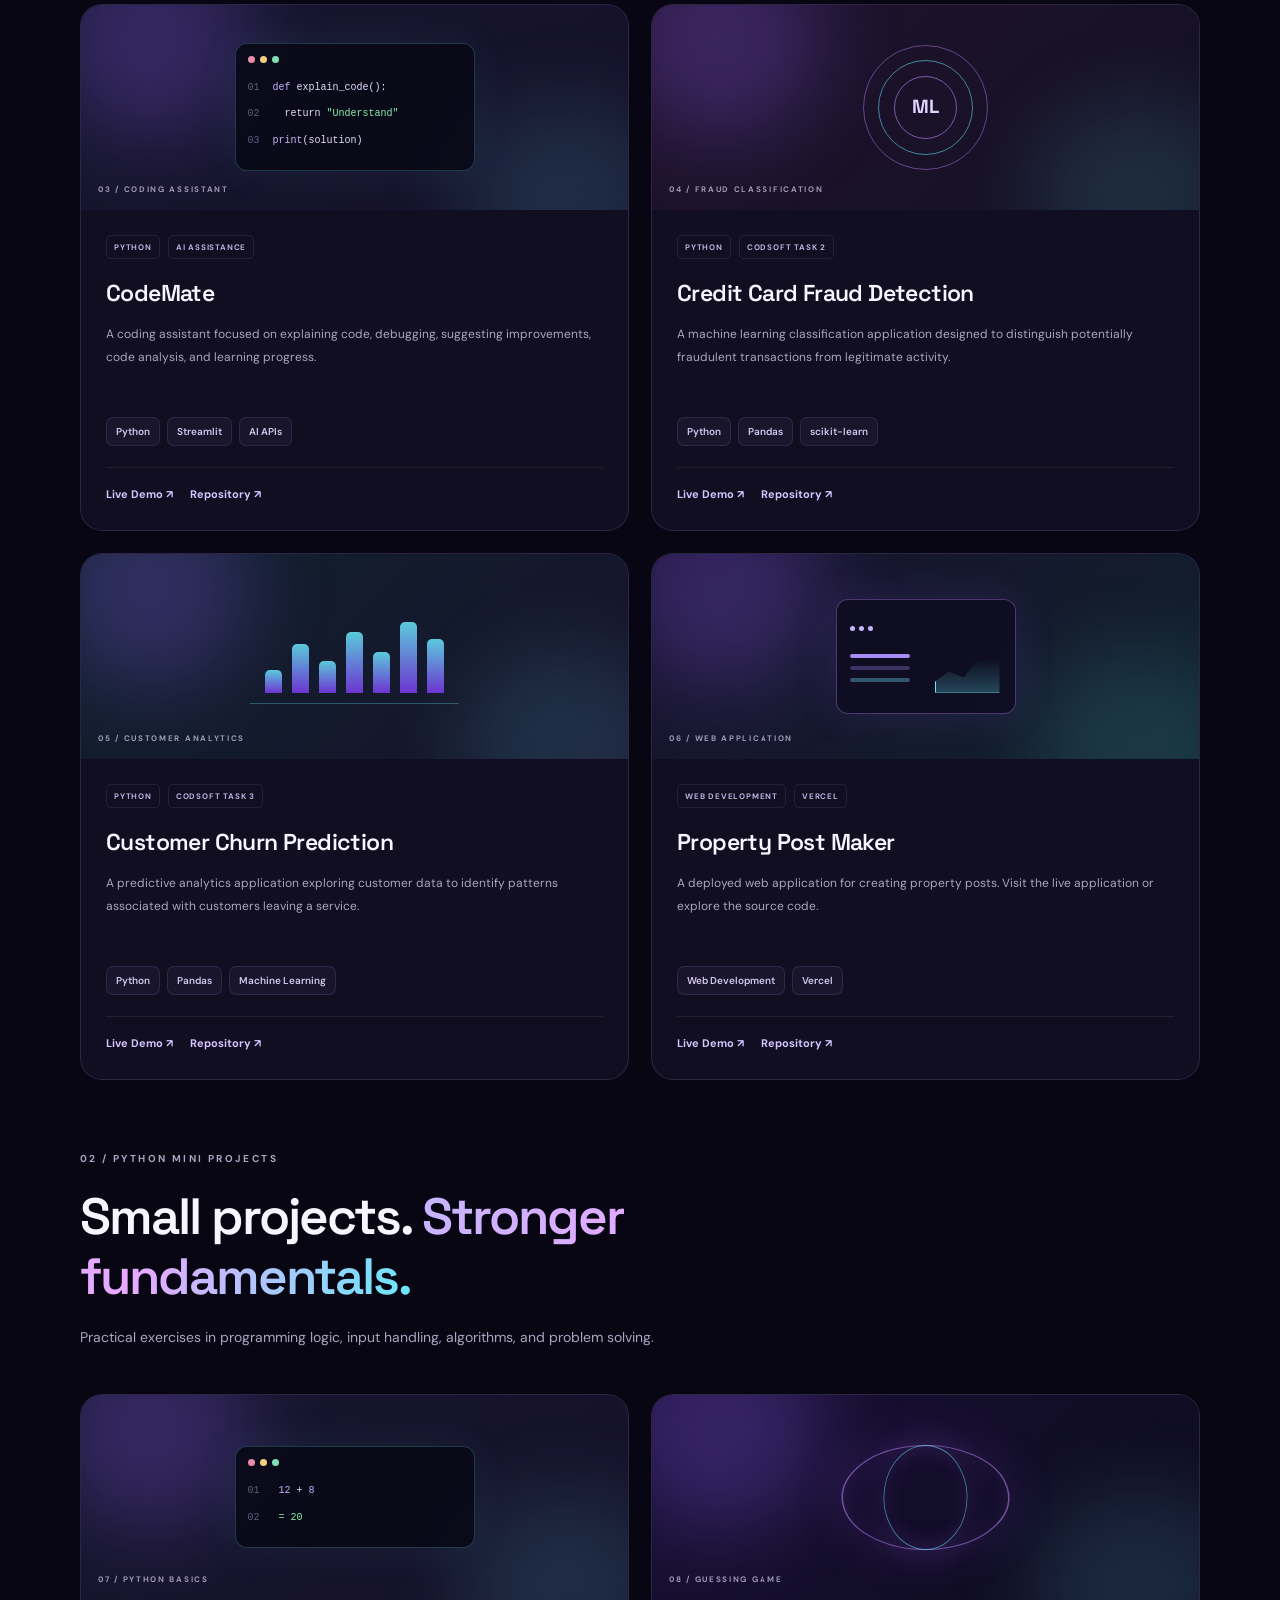
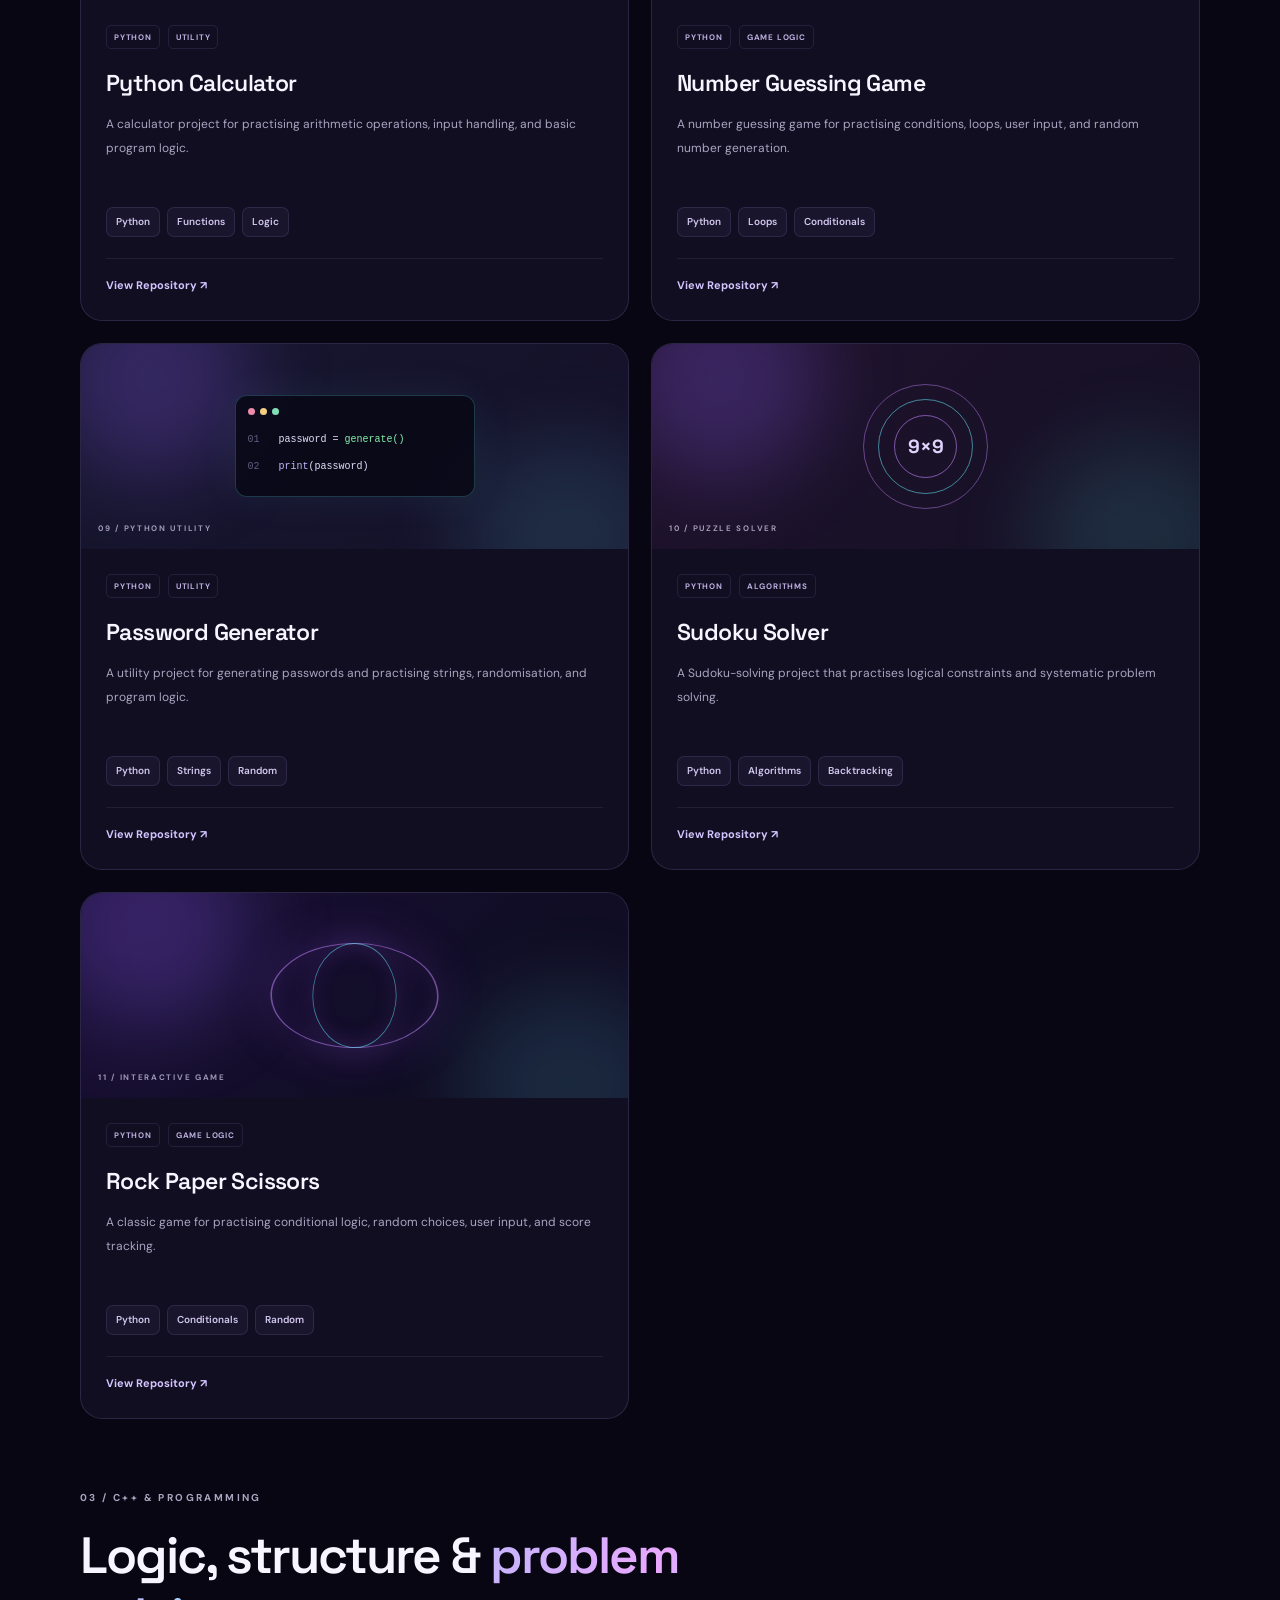
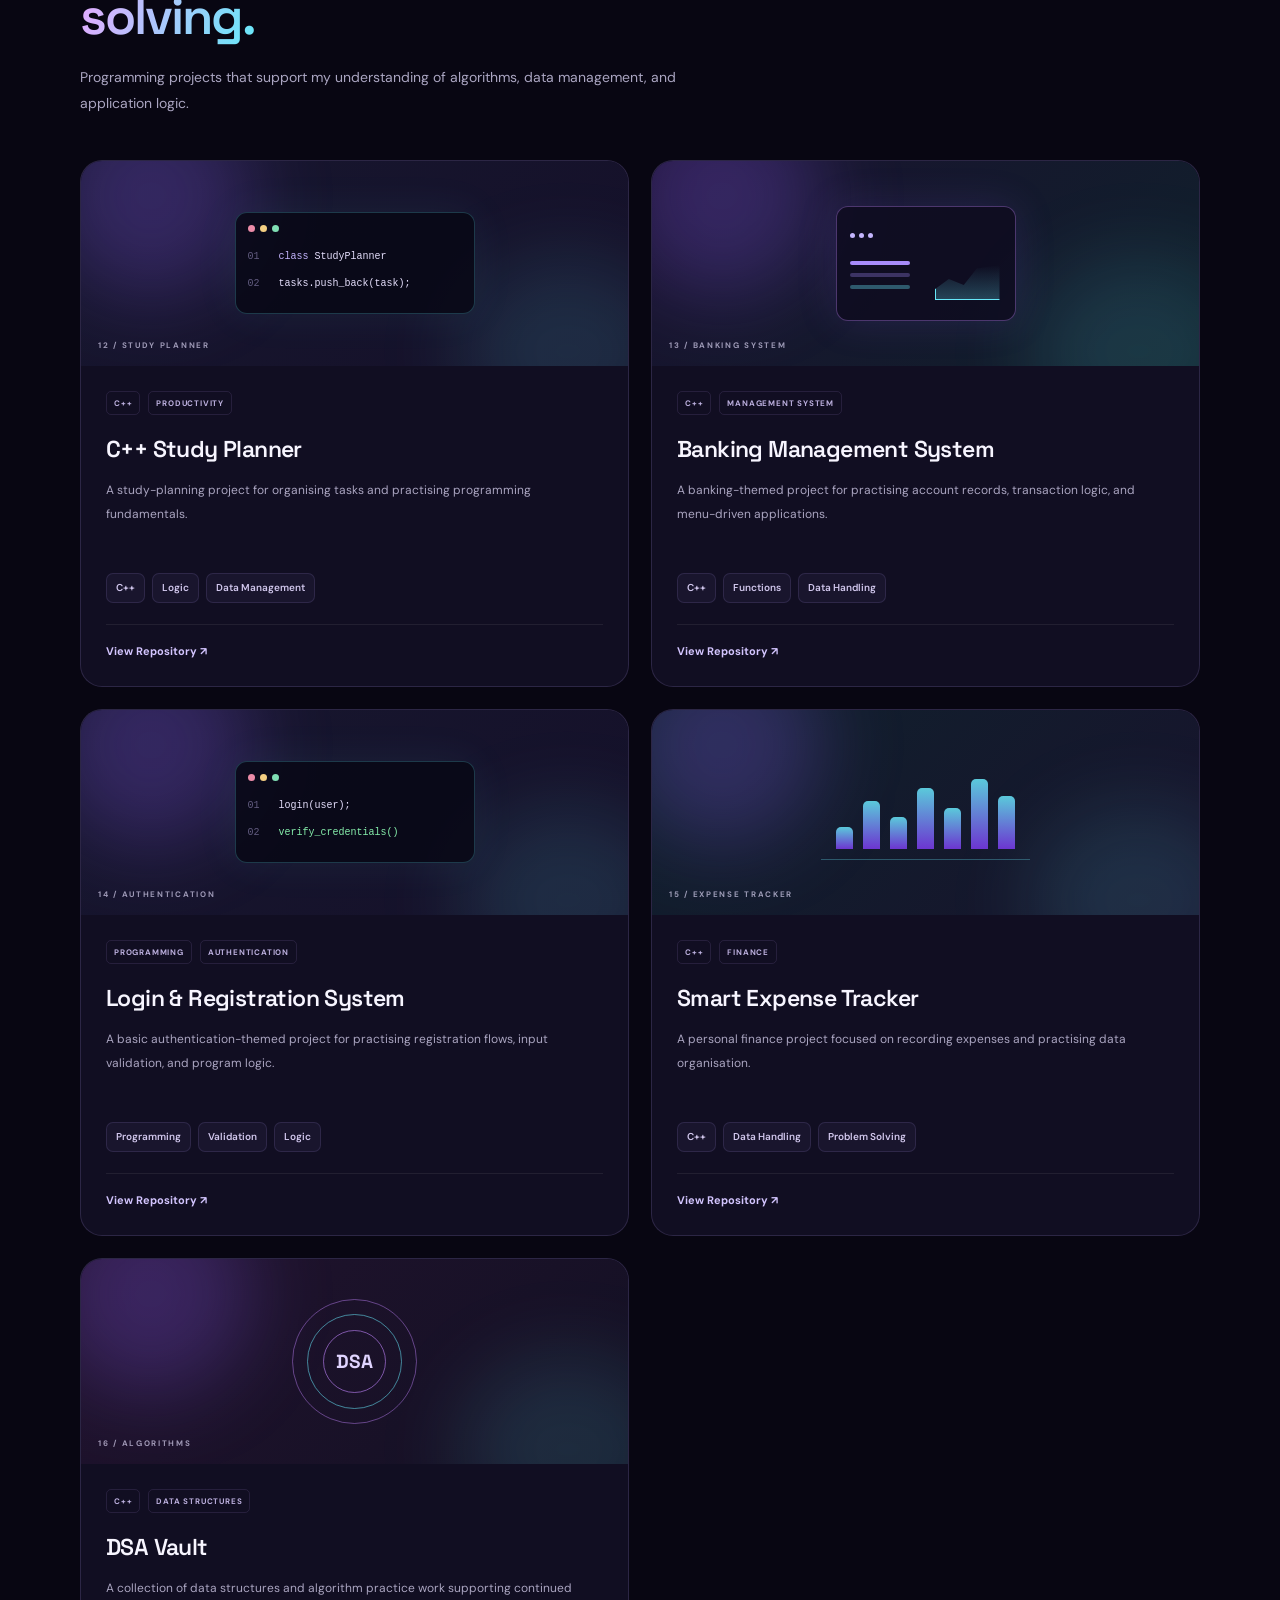
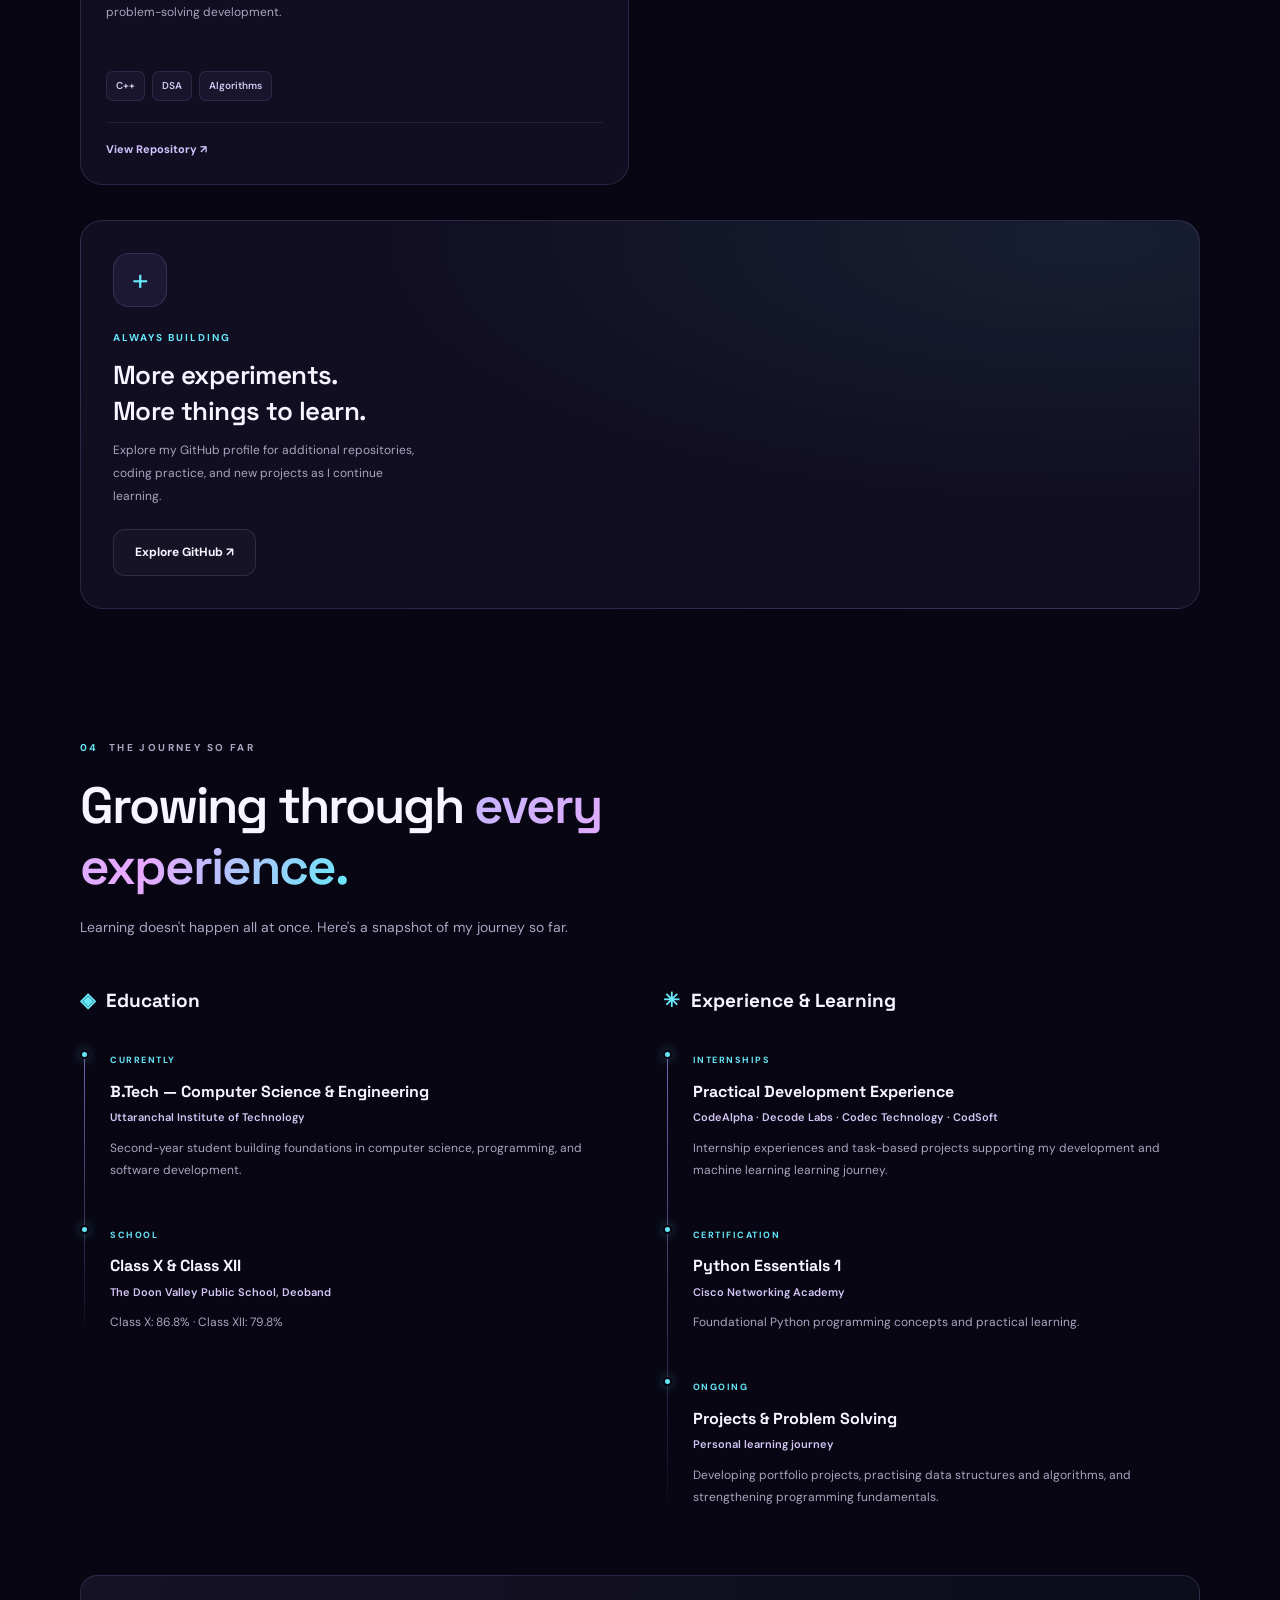
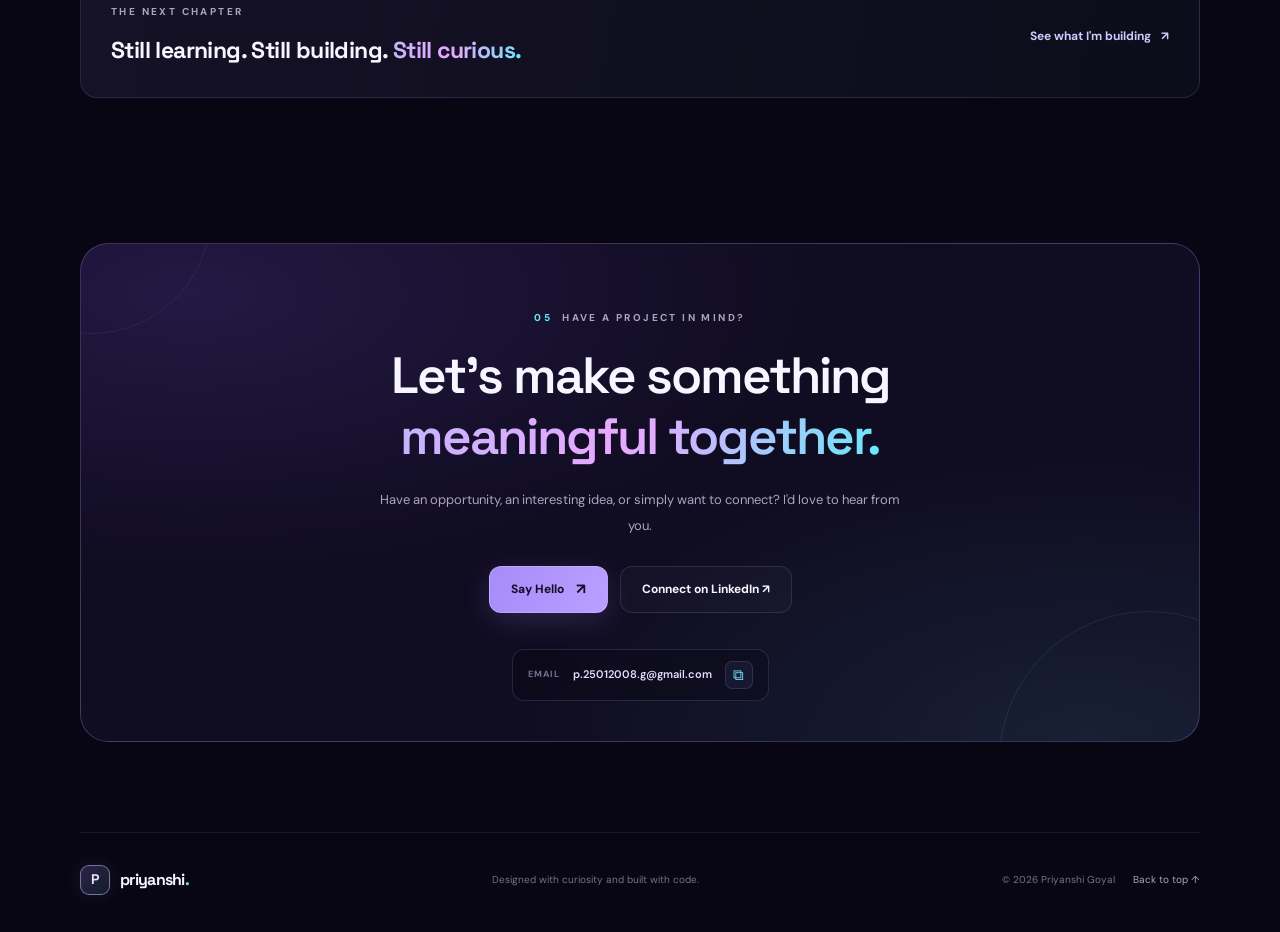
==== commit 13ee096e: "Update portfolio website" ====
--- a/index.html
+++ b/index.html
@@ -2,224 +2,767 @@
 <!DOCTYPE html>
 <html lang="en">
 <head>
-    <meta charset="UTF-8">
-    <meta name="viewport" content="width=device-width, initial-scale=1.0">
-
-    <title>Priyanshi Goyal | Developer Portfolio</title>
-    
-    <meta name="description" content="Explore Priyanshi Goyal's developer portfolio featuring Python development, C++, Data Structures and Algorithms, classical machine learning, and practical software projects.">
-
-    <meta name="author" content="Priyanshi Goyal">
-
-    <link rel="stylesheet" href="style.css">
-
-    <link rel="icon" type="image/png" href="images/favicon.png">
-
-    <script src="script.js" defer></script>
+  <meta charset="UTF-8">
+  <meta name="viewport" content="width=device-width, initial-scale=1.0">
+
+  <title>Priyanshi Goyal | Software Developer & AI/ML Enthusiast</title>
+  <meta name="description" content="Explore Priyanshi Goyal's portfolio featuring Python development, machine learning projects, software development, and technical skills.">
+  <meta name="theme-color" content="#080612">
+
+  <link rel="preconnect" href="https://fonts.googleapis.com">
+  <link rel="preconnect" href="https://fonts.gstatic.com" crossorigin>
+  <link href="https://fonts.googleapis.com/css2?family=DM+Sans:wght@400;500;600;700&family=Space+Grotesk:wght@400;500;600;700&display=swap" rel="stylesheet">
+  <link rel="stylesheet" href="style.css">
+  <script src="script.js" defer></script>
 </head>
 
-
-<!-- Floating Portfolio Avatar -->
-<div class="avatar-assistant" id="avatarAssistant">
-  <div class="avatar-greeting" id="avatarGreeting">
-    Hey there! 👋 Welcome to Priyanshi's portfolio!
-    <button
-      class="greeting-close"
-      id="closeGreeting"
-      aria-label="Close greeting"
-    >×</button>
-  </div>
-
-  <button
-    class="avatar-toggle"
-    id="avatarToggle"
-    aria-label="Meet my AI portfolio assistant"
-  >
-    <img
-      src="images/avatar.png"
-      alt="Priyanshi's AI portfolio avatar"
-      class="avatar-image"
-    >
-    <span class="avatar-status"></span>
-  </button>
-</div>
-
-
-<button id="backToTop" aria-label="Back to top" title="Back to top">
-  ↑
-</button>
-
 <body>
-
-    <header class="navbar">
-        <a href="#home" class="logo">PG<span>.</span></a>
-
-        <nav>
-            <a href="#home">Home</a>
-            <a href="#about">About</a>
-            <a href="#projects">Projects</a>
-            <a href="#skills">Skills</a>
-            <a href="#contact">Contact</a>
-        </nav>
-    </header>
-
-    <main>
-
-        
-        <!-- HERO SECTION -->
-        <section class="hero" id="home">
-        <div class="hero-layout">
-
-            <div class="hero-content">
-            <p class="hero-eyebrow">WELCOME TO MY DIGITAL WORLD ✨</p>
-
-            <h1>
-                PRIYANSHI<br>
-                <span>GOYAL.</span>
-            </h1>
-
-            <h2>
-                I'm a <span id="role">Python Developer</span>
-            </h2>
-
-            <p class="hero-description">
-                A Computer Science Engineering student passionate about
-                Python, software development, and classical machine learning.
-                I love turning ideas into practical projects.
+  <div class="page-glow glow-one"></div>
+  <div class="page-glow glow-two"></div>
+  <div class="noise-overlay"></div>
+
+  <header class="navbar">
+    <a href="#home" class="logo" aria-label="Priyanshi Goyal home">
+      <span class="logo-mark">P</span>
+      <span>priyanshi<span class="logo-dot">.</span></span>
+    </a>
+
+    <button class="menu-toggle" id="menu-toggle"
+      aria-label="Open navigation" aria-expanded="false"
+      aria-controls="nav-links">
+      <span></span><span></span><span></span>
+    </button>
+
+    <nav class="nav-links" id="nav-links" aria-label="Main navigation">
+      <a href="#home" class="nav-link active">Home</a>
+      <a href="#about" class="nav-link">About</a>
+      <a href="#skills" class="nav-link">Skills</a>
+      <a href="#projects" class="nav-link">Projects</a>
+      <a href="#journey" class="nav-link">Journey</a>
+      <a href="#contact" class="nav-cta">Let's Connect <span>↗</span></a>
+    </nav>
+  </header>
+
+  <main>
+    <!-- HERO -->
+    <section class="hero section-shell" id="home">
+      <div class="hero-content">
+        <div class="availability-pill">
+          <span class="status-dot"></span>
+          <span>Learning, building & growing</span>
+        </div>
+
+        <p class="eyebrow">HELLO, I'M PRIYANSHI GOYAL</p>
+
+        <h1>
+          Turning ideas<br>
+          into <span class="gradient-text">digital reality.</span>
+        </h1>
+
+        <p class="hero-description">
+          I'm a Computer Science student who loves building practical
+          applications, exploring machine learning, and solving problems
+          one line of code at a time.
+        </p>
+
+        <div class="role-line">
+          <span class="role-prefix">Currently exploring</span>
+          <span class="role-divider">/</span>
+          <span class="animated-role" id="role">Python Developer</span>
+          <span class="typing-cursor">|</span>
+        </div>
+
+        <div class="hero-actions">
+          <a href="#projects" class="button button-primary">
+            Explore My Work <span>↗</span>
+          </a>
+          <a href="#contact" class="button button-secondary">
+            Let's Connect <span>↗</span>
+          </a>
+        </div>
+
+        <div class="social-links">
+          <a href="https://github.com/Priy​​anshi00Goyal"
+             target="_blank" rel="noopener noreferrer">GitHub ↗</a>
+          <span class="social-separator">•</span>
+          <a href="https://www.linkedin.com/in/priyanshi-goyal-a72b42379/"
+             target="_blank" rel="noopener noreferrer">LinkedIn ↗</a>
+          <span class="social-separator">•</span>
+          <a href="https://leetcode.com/u/Priy​​anshi00/"
+             target="_blank" rel="noopener noreferrer">LeetCode ↗</a>
+        </div>
+      </div>
+
+      <div class="hero-visual">
+        <div class="orbit orbit-outer"></div>
+        <div class="orbit orbit-inner"></div>
+        <div class="orbit-dot orbit-dot-one"></div>
+        <div class="orbit-dot orbit-dot-two"></div>
+
+        <div class="avatar-card">
+          <div class="avatar-card-top">
+            <span class="window-dots"><i></i><i></i><i></i></span>
+            <span class="avatar-card-label">A LITTLE ABOUT ME</span>
+          </div>
+
+          <div class="avatar-image-wrap">
+            <div class="avatar-backlight"></div>
+            <img src="images/avatar.png"
+                 alt="Priyanshi Goyal"
+                 class="hero-avatar"
+                 onerror="this.style.display='none';this.nextElementSibling.style.display='grid';">
+            <div class="avatar-fallback">PG</div>
+          </div>
+
+          <div class="avatar-card-bottom">
+            <div>
+              <h2>Priyanshi Goyal</h2>
+              <p>Computer Science & Engineering</p>
+            </div>
+            <span class="mini-status" title="Currently learning">✳</span>
+          </div>
+        </div>
+
+        <div class="floating-chip chip-python">
+          <span class="chip-icon">Py</span>
+          <span>Python</span>
+        </div>
+        <div class="floating-chip chip-ml">
+          <span class="chip-icon">✦</span>
+          <span>Machine Learning</span>
+        </div>
+        <div class="floating-chip chip-code">
+          <span class="chip-icon">{ }</span>
+          <span>Problem Solver</span>
+        </div>
+      </div>
+
+      <a class="scroll-cue" href="#about">
+        <span class="scroll-line"></span>
+        <span>SCROLL TO EXPLORE</span>
+      </a>
+    </section>
+
+    <!-- ABOUT -->
+    <section class="section section-shell" id="about">
+      <div class="section-heading reveal">
+        <p class="eyebrow"><span>01</span> GET TO KNOW ME</p>
+        <h2>A developer in progress.<br><span class="gradient-text">A builder by choice.</span></h2>
+      </div>
+
+      <div class="about-grid">
+        <article class="glass-card about-main reveal">
+          <span class="card-kicker">MY STORY</span>
+          <h3>Curiosity is where it all begins.</h3>
+          <p>
+            I'm Priyanshi, a second-year Computer Science and Engineering
+            student interested in software development and machine learning.
+            I enjoy taking an idea, understanding the problem behind it, and
+            turning it into something people can actually use.
+          </p>
+          <p>
+            Through personal projects and internships, I'm developing my
+            skills in Python, C++, data structures, and practical application
+            development. I'm focused on learning consistently, writing better
+            code, and building a portfolio that reflects real work.
+          </p>
+          <p>
+            My goal is to grow into a capable software or AI/ML professional
+            while building a career that leaves room for curiosity, balance,
+            and life beyond the screen.
+          </p>
+          <a class="text-link" href="#journey">Explore my journey <span>↗</span></a>
+        </article>
+
+        <div class="about-side">
+          <article class="glass-card info-card reveal">
+            <span class="info-icon">⌘</span>
+            <div>
+              <h3>What I enjoy</h3>
+              <p>Problem solving, practical projects, clean interfaces, and exploring how intelligent systems work.</p>
+            </div>
+          </article>
+
+          <article class="glass-card info-card reveal">
+            <span class="info-icon">◎</span>
+            <div>
+              <h3>How I learn</h3>
+              <p>By building, experimenting, debugging, revisiting fundamentals, and improving one step at a time.</p>
+            </div>
+          </article>
+
+          <article class="glass-card info-card reveal">
+            <span class="info-icon">↗</span>
+            <div>
+              <h3>What I'm working toward</h3>
+              <p>Strong engineering fundamentals, meaningful projects, and a software development or AI/ML career.</p>
+            </div>
+          </article>
+        </div>
+      </div>
+    </section>
+
+    <!-- SKILLS -->
+    <section class="section section-shell" id="skills">
+      <div class="section-heading reveal">
+        <p class="eyebrow"><span>02</span> MY TOOLKIT</p>
+        <h2>Tools I use to <span class="gradient-text">make things work.</span></h2>
+        <p class="section-subtitle">A growing toolkit built through coursework, practice, internships, and projects.</p>
+      </div>
+
+      <div class="skills-grid">
+        <article class="glass-card skill-card reveal">
+          <div class="skill-card-heading">
+            <span class="skill-symbol">&lt;/&gt;</span>
+            <span class="skill-index">01</span>
+          </div>
+          <h3>Programming</h3>
+          <p>Languages and problem-solving fundamentals.</p>
+          <div class="tag-list">
+            <span>C++</span><span>Python</span><span>Java</span>
+          </div>
+        </article>
+
+        <article class="glass-card skill-card reveal">
+          <div class="skill-card-heading">
+            <span class="skill-symbol">◈</span>
+            <span class="skill-index">02</span>
+          </div>
+          <h3>Web Development</h3>
+          <p>Building and styling interactive web experiences.</p>
+          <div class="tag-list">
+            <span>HTML</span><span>CSS</span><span>JavaScript</span>
+          </div>
+        </article>
+
+        <article class="glass-card skill-card reveal">
+          <div class="skill-card-heading">
+            <span class="skill-symbol">⌁</span>
+            <span class="skill-index">03</span>
+          </div>
+          <h3>Data & Machine Learning</h3>
+          <p>Working with datasets and classical ML workflows.</p>
+          <div class="tag-list">
+            <span>Pandas</span><span>NumPy</span><span>scikit-learn</span>
+          </div>
+        </article>
+
+        <article class="glass-card skill-card reveal">
+          <div class="skill-card-heading">
+            <span class="skill-symbol">▧</span>
+            <span class="skill-index">04</span>
+          </div>
+          <h3>Tools & Concepts</h3>
+          <p>Developing, tracking, and presenting projects.</p>
+          <div class="tag-list">
+            <span>Git</span><span>GitHub</span><span>Streamlit</span><span>DSA</span>
+          </div>
+        </article>
+      </div>
+
+      <p class="skills-note reveal">
+        <span>✳</span> This toolkit evolves as I learn and build new things.
+      </p>
+    </section>
+
+    <!-- PROJECTS -->
+    <section class="section section-shell" id="projects">
+      <div class="section-heading reveal">
+        <p class="eyebrow"><span>03</span> MY PROJECTS</p>
+        <h2>Ideas turned into <span class="gradient-text">real applications.</span></h2>
+        <p class="section-subtitle">
+          Explore my AI applications, machine learning projects, Python mini projects,
+          and C++ programming work. Try the live demos or explore the source code.
+        </p>
+      </div>
+
+      <!-- AI, MACHINE LEARNING & WEB APPLICATIONS -->
+      <div class="section-heading reveal" style="margin-top: 35px;">
+        <p class="eyebrow">01 / FEATURED WORK</p>
+        <h2>Applications & <span class="gradient-text">machine learning.</span></h2>
+      </div>
+
+      <div class="projects-grid">
+
+        <!-- TuneMatch -->
+        <article class="project-card project-featured reveal">
+          <div class="project-visual visual-music">
+            <div class="music-orb orb-a"></div>
+            <div class="music-orb orb-b"></div>
+            <div class="music-equalizer"><i></i><i></i><i></i><i></i><i></i><i></i><i></i></div>
+            <span class="visual-label">01 / RECOMMENDATION SYSTEM</span>
+          </div>
+          <div class="project-content">
+            <div class="project-meta"><span>PYTHON</span><span>CLASSICAL ML</span></div>
+            <h3>TuneMatch</h3>
+            <p>
+              A music discovery application with song recommendations, mood
+              exploration, playlists, profiles, and analytics. Its recommendation
+              workflow uses feature scaling and cosine similarity.
             </p>
-
-            <div class="hero-buttons">
-                <a href="#projects" class="btn btn-primary">Explore My Work ↗</a>
-                <a href="#contact" class="btn btn-secondary">Let's Connect</a>
-            </div>
-            </div>
-
-         <div class="hero-visual">
-            <div class="avatar-orbit"></div>
-
-            <div class="avatar-frame">
-                <img
-                src="images/avatar.png"
-                alt="Priyanshi's portfolio avatar"
-                class="hero-avatar"
-                >
-            </div>
-
-            <div class="avatar-caption">
-                <span class="caption-dot"></span>
-                DREAM · CODE · CREATE
-            </div>
-            </div>
-
-        </div>
-        </section>
-
-
-        <section id="about" class="content-section">
-            <p class="eyebrow">01 / ABOUT ME</p>
-            <h2>A little about me.</h2>
-
+            <div class="tag-list"><span>Python</span><span>Streamlit</span><span>scikit-learn</span><span>Pandas</span></div>
+            <div class="project-links">
+              <a href="https://tunematch-8y24ejjnpcfqykac8diw79.streamlit.app/" target="_blank" rel="noopener noreferrer">Live Demo ↗</a>
+              <a href="https://github.com/Priy​​anshi00Goyal/TuneMatch" target="_blank" rel="noopener noreferrer">Repository ↗</a>
+            </div>
+          </div>
+        </article>
+
+        <!-- CareerMate AI -->
+        <article class="project-card reveal">
+          <div class="project-visual visual-career">
+            <div class="career-window"><span></span><span></span><span></span><div class="career-lines"></div><div class="career-chart"></div></div>
+            <span class="visual-label">02 / CAREER ASSISTANT</span>
+          </div>
+          <div class="project-content">
+            <div class="project-meta"><span>PYTHON</span><span>GENERATIVE AI</span></div>
+            <h3>CareerMate AI</h3>
             <p>
-                I'm Priyanshi, a second-year B.Tech Computer Science
-                Engineering student. I enjoy programming, practising
-                DSA, developing Python applications, and exploring
-                classical machine learning.
+              An AI-assisted career companion designed around career guidance,
+              resume analysis, skill-gap exploration, learning roadmaps,
+              and progress tracking.
             </p>
-        </section>
-
-        <section id="projects" class="content-section">
-            <p class="eyebrow">02 / WHAT I'VE BUILT</p>
-            <h2>My projects.</h2>
-
-            <div class="project-grid">
-
-                <article class="project-card">
-                    <h3>TuneMatch</h3>
-                    <p>
-                        A music discovery application featuring
-                        mood-based recommendations.
-                    </p>
-                    <a href="https://github.com/Priyanshi00Goyal/TuneMatch"
-                       target="_blank" rel="noopener noreferrer">
-                        View project ↗
-                    </a>
-                </article>
-
-                <article class="project-card">
-                    <h3>CareerMate AI</h3>
-                    <p>
-                        An AI-powered application focused on
-                        career-related assistance.
-                    </p>
-                    <a href="https://careermate-ai-priyanshi.streamlit.app/"
-                       target="_blank" rel="noopener noreferrer">
-                        Live demo ↗
-                    </a>
-                </article>
-
-                <article class="project-card">
-                    <h3>CodeMate</h3>
-                    <p>
-                        An AI-assisted coding application with
-                        code analysis and progress tracking.
-                    </p>
-                    <a href="https://codemate-34bpt8avhuvv7odcd3k.streamlit.app/"
-                       target="_blank" rel="noopener noreferrer">
-                        Live demo ↗
-                    </a>
-                </article>
-
-            </div>
-        </section>
-
-        <section id="skills" class="content-section">
-            <p class="eyebrow">03 / MY TOOLKIT</p>
-            <h2>Technologies I work with.</h2>
-
-            <div class="skills-list">
-                <span>Python</span>
-                <span>C++</span>
-                <span>Java</span>
-                <span>Pandas</span>
-                <span>NumPy</span>
-                <span>Streamlit</span>
-                <span>Scikit-learn</span>
-                <span>Git</span>
-                <span>GitHub</span>
-            </div>
-        </section>
-
-        <section id="contact" class="content-section">
-            <p class="eyebrow">04 / LET'S CONNECT</p>
-            <h2>Have an idea? Let's build.</h2>
-
+            <div class="tag-list"><span>Python</span><span>Streamlit</span><span>Gemini</span></div>
+            <div class="project-links">
+              <a href="https://careermate-ai-priyanshi.streamlit.app/" target="_blank" rel="noopener noreferrer">Live Demo ↗</a>
+              <a href="https://github.com/Priyanshi00Goyal/CareerMate-AI" target="_blank" rel="noopener noreferrer">Repository ↗</a>
+            </div>
+          </div>
+        </article>
+
+        <!-- CodeMate -->
+        <article class="project-card reveal">
+          <div class="project-visual visual-code">
+            <div class="code-window">
+              <div class="code-window-top"><span></span><span></span><span></span></div>
+              <div class="code-row"><i>01</i><b>def</b> explain_code():</div>
+              <div class="code-row"><i>02</i>&nbsp;&nbsp;return <em>"Understand"</em></div>
+              <div class="code-row"><i>03</i><b>print</b>(solution)</div>
+            </div>
+            <span class="visual-label">03 / CODING ASSISTANT</span>
+          </div>
+          <div class="project-content">
+            <div class="project-meta"><span>PYTHON</span><span>AI ASSISTANCE</span></div>
+            <h3>CodeMate</h3>
             <p>
-                Open to connecting with fellow developers,
-                learners, and collaborators.
+              A coding assistant focused on explaining code, debugging,
+              suggesting improvements, code analysis, and learning progress.
             </p>
-            
-            <a href="files/resume.pdf" class="btn" download>
-                Download Resume ↓
-            </a>
-
-            <a class="btn primary"
-               href="https://www.linkedin.com/in/priyanshi-goyal-a72b42379/"
-               target="_blank" rel="noopener noreferrer">
-                Connect with me ↗
-            </a>
-        </section>
-
-    </main>
-
-    
-    <footer class="site-footer">
-    <p>Designed &amp; Built by <span>Priyanshi Goyal</span></p>
-    <p>Turning ideas into meaningful projects.</p>
-    <p class="footer-copy">
-        &copy; <span id="year"></span> Priyanshi Goyal. All rights reserved.
-    </p>
-    </footer>
-
-
+            <div class="tag-list"><span>Python</span><span>Streamlit</span><span>AI APIs</span></div>
+            <div class="project-links">
+              <a href="https://codemate-34bpt8avhuvv7odcd3k.streamlit.app/" target="_blank" rel="noopener noreferrer">Live Demo ↗</a>
+              <a href="https://github.com/Priy​​anshi00Goyal/CodeMate" target="_blank" rel="noopener noreferrer">Repository ↗</a>
+            </div>
+          </div>
+        </article>
+
+        <!-- Credit Card Fraud Detection -->
+        <article class="project-card reveal">
+          <div class="project-visual visual-fraud">
+            <div class="data-rings"><span></span><span></span><span></span><b>ML</b></div>
+            <span class="visual-label">04 / FRAUD CLASSIFICATION</span>
+          </div>
+          <div class="project-content">
+            <div class="project-meta"><span>PYTHON</span><span>CODSOFT TASK 2</span></div>
+            <h3>Credit Card Fraud Detection</h3>
+            <p>
+              A machine learning classification application designed to
+              distinguish potentially fraudulent transactions from legitimate activity.
+            </p>
+            <div class="tag-list"><span>Python</span><span>Pandas</span><span>scikit-learn</span></div>
+            <div class="project-links">
+              <a href="https://credit-card-fraud-detection-vcjbtrdmgshahd3zhc8bav.streamlit.app/" target="_blank" rel="noopener noreferrer">Live Demo ↗</a>
+              <a href="https://github.com/Priy​​anshi00Goyal/credit-card-fraud-detection" target="_blank" rel="noopener noreferrer">Repository ↗</a>
+            </div>
+          </div>
+        </article>
+
+        <!-- Customer Churn Prediction -->
+        <article class="project-card reveal">
+          <div class="project-visual visual-churn">
+            <div class="churn-chart"><span></span><span></span><span></span><span></span><span></span><span></span><span></span></div>
+            <span class="visual-label">05 / CUSTOMER ANALYTICS</span>
+          </div>
+          <div class="project-content">
+            <div class="project-meta"><span>PYTHON</span><span>CODSOFT TASK 3</span></div>
+            <h3>Customer Churn Prediction</h3>
+            <p>
+              A predictive analytics application exploring customer data
+              to identify patterns associated with customers leaving a service.
+            </p>
+            <div class="tag-list"><span>Python</span><span>Pandas</span><span>Machine Learning</span></div>
+            <div class="project-links">
+              <a href="https://customer-churn-prediction-mjyssszacwtmat25snpwxn.streamlit.app/" target="_blank" rel="noopener noreferrer">Live Demo ↗</a>
+              <a href="https://github.com/Priy​​anshi00Goyal/customer-churn-prediction" target="_blank" rel="noopener noreferrer">Repository ↗</a>
+            </div>
+          </div>
+        </article>
+
+        <!-- Property Post Maker -->
+        <article class="project-card reveal">
+          <div class="project-visual visual-career">
+            <div class="career-window"><span></span><span></span><span></span><div class="career-lines"></div><div class="career-chart"></div></div>
+            <span class="visual-label">06 / WEB APPLICATION</span>
+          </div>
+          <div class="project-content">
+            <div class="project-meta"><span>WEB DEVELOPMENT</span><span>VERCEL</span></div>
+            <h3>Property Post Maker</h3>
+            <p>
+              A deployed web application for creating property posts.
+              Visit the live application or explore the source code.
+            </p>
+            <div class="tag-list"><span>Web Development</span><span>Vercel</span></div>
+            <div class="project-links">
+              <a href="https://property-post-maker-iota.vercel.app/" target="_blank" rel="noopener noreferrer">Live Demo ↗</a>
+              <a href="https://github.com/Priy​​anshi00Goyal/property-post-maker" target="_blank" rel="noopener noreferrer">Repository ↗</a>
+            </div>
+          </div>
+        </article>
+
+      </div>
+
+      <!-- PYTHON MINI PROJECTS -->
+      <div class="section-heading reveal" style="margin-top: 70px;">
+        <p class="eyebrow">02 / PYTHON MINI PROJECTS</p>
+        <h2>Small projects. <span class="gradient-text">Stronger fundamentals.</span></h2>
+        <p class="section-subtitle">
+          Practical exercises in programming logic, input handling, algorithms,
+          and problem solving.
+        </p>
+      </div>
+
+      <div class="projects-grid">
+
+        <!-- Python Calculator -->
+        <article class="project-card reveal">
+          <div class="project-visual visual-code">
+            <div class="code-window">
+              <div class="code-window-top"><span></span><span></span><span></span></div>
+              <div class="code-row"><i>01</i> <b>12</b> + <b>8</b></div>
+              <div class="code-row"><i>02</i> <em>= 20</em></div>
+            </div>
+            <span class="visual-label">07 / PYTHON BASICS</span>
+          </div>
+          <div class="project-content">
+            <div class="project-meta"><span>PYTHON</span><span>UTILITY</span></div>
+            <h3>Python Calculator</h3>
+            <p>A calculator project for practising arithmetic operations, input handling, and basic program logic.</p>
+            <div class="tag-list"><span>Python</span><span>Functions</span><span>Logic</span></div>
+            <div class="project-links">
+              <a href="https://github.com/Priy​​anshi00Goyal/Calculator" target="_blank" rel="noopener noreferrer">View Repository ↗</a>
+            </div>
+          </div>
+        </article>
+
+        <!-- Number Guessing Game -->
+        <article class="project-card reveal">
+          <div class="project-visual visual-music">
+            <div class="music-orb orb-a"></div>
+            <div class="music-orb orb-b"></div>
+            <span class="visual-label">08 / GUESSING GAME</span>
+          </div>
+          <div class="project-content">
+            <div class="project-meta"><span>PYTHON</span><span>GAME LOGIC</span></div>
+            <h3>Number Guessing Game</h3>
+            <p>A number guessing game for practising conditions, loops, user input, and random number generation.</p>
+            <div class="tag-list"><span>Python</span><span>Loops</span><span>Conditionals</span></div>
+            <div class="project-links">
+              <a href="https://github.com/Priy​​anshi00Goyal/Number-Guessing-Game" target="_blank" rel="noopener noreferrer">View Repository ↗</a>
+            </div>
+          </div>
+        </article>
+
+        <!-- Password Generator -->
+        <article class="project-card reveal">
+          <div class="project-visual visual-code">
+            <div class="code-window">
+              <div class="code-window-top"><span></span><span></span><span></span></div>
+              <div class="code-row"><i>01</i> password = <em>generate()</em></div>
+              <div class="code-row"><i>02</i> <b>print</b>(password)</div>
+            </div>
+            <span class="visual-label">09 / PYTHON UTILITY</span>
+          </div>
+          <div class="project-content">
+            <div class="project-meta"><span>PYTHON</span><span>UTILITY</span></div>
+            <h3>Password Generator</h3>
+            <p>A utility project for generating passwords and practising strings, randomisation, and program logic.</p>
+            <div class="tag-list"><span>Python</span><span>Strings</span><span>Random</span></div>
+            <div class="project-links">
+              <a href="https://github.com/Priy​​anshi00Goyal/Password-Generator" target="_blank" rel="noopener noreferrer">View Repository ↗</a>
+            </div>
+          </div>
+        </article>
+
+        <!-- Sudoku Solver -->
+        <article class="project-card reveal">
+          <div class="project-visual visual-fraud">
+            <div class="data-rings"><span></span><span></span><span></span><b>9×9</b></div>
+            <span class="visual-label">10 / PUZZLE SOLVER</span>
+          </div>
+          <div class="project-content">
+            <div class="project-meta"><span>PYTHON</span><span>ALGORITHMS</span></div>
+            <h3>Sudoku Solver</h3>
+            <p>A Sudoku-solving project that practises logical constraints and systematic problem solving.</p>
+            <div class="tag-list"><span>Python</span><span>Algorithms</span><span>Backtracking</span></div>
+            <div class="project-links">
+              <a href="https://github.com/Priy​​anshi00Goyal/CodeAlpha_Sudoku-Solver" target="_blank" rel="noopener noreferrer">View Repository ↗</a>
+            </div>
+          </div>
+        </article>
+
+        <!-- Rock Paper Scissors -->
+        <article class="project-card reveal">
+          <div class="project-visual visual-music">
+            <div class="music-orb orb-a"></div>
+            <div class="music-orb orb-b"></div>
+            <span class="visual-label">11 / INTERACTIVE GAME</span>
+          </div>
+          <div class="project-content">
+            <div class="project-meta"><span>PYTHON</span><span>GAME LOGIC</span></div>
+            <h3>Rock Paper Scissors</h3>
+            <p>A classic game for practising conditional logic, random choices, user input, and score tracking.</p>
+            <div class="tag-list"><span>Python</span><span>Conditionals</span><span>Random</span></div>
+            <div class="project-links">
+              <a href="https://github.com/Priy​​anshi00Goyal/Rock-Paper-Scissors" target="_blank" rel="noopener noreferrer">View Repository ↗</a>
+            </div>
+          </div>
+        </article>
+
+      </div>
+
+      <!-- C++ AND CORE PROGRAMMING PROJECTS -->
+      <div class="section-heading reveal" style="margin-top: 70px;">
+        <p class="eyebrow">03 / C++ & PROGRAMMING</p>
+        <h2>Logic, structure & <span class="gradient-text">problem solving.</span></h2>
+        <p class="section-subtitle">
+          Programming projects that support my understanding of algorithms,
+          data management, and application logic.
+        </p>
+      </div>
+
+      <div class="projects-grid">
+
+        <!-- C++ Study Planner -->
+        <article class="project-card reveal">
+          <div class="project-visual visual-code">
+            <div class="code-window">
+              <div class="code-window-top"><span></span><span></span><span></span></div>
+              <div class="code-row"><i>01</i> <b>class</b> StudyPlanner</div>
+              <div class="code-row"><i>02</i> tasks.push_back(task);</div>
+            </div>
+            <span class="visual-label">12 / STUDY PLANNER</span>
+          </div>
+          <div class="project-content">
+            <div class="project-meta"><span>C++</span><span>PRODUCTIVITY</span></div>
+            <h3>C++ Study Planner</h3>
+            <p>A study-planning project for organising tasks and practising programming fundamentals.</p>
+            <div class="tag-list"><span>C++</span><span>Logic</span><span>Data Management</span></div>
+            <div class="project-links">
+              <a href="https://github.com/Priy​​anshi00Goyal/study-planner-project_cpp" target="_blank" rel="noopener noreferrer">View Repository ↗</a>
+            </div>
+          </div>
+        </article>
+
+        <!-- Banking Management System -->
+        <article class="project-card reveal">
+          <div class="project-visual visual-career">
+            <div class="career-window"><span></span><span></span><span></span><div class="career-lines"></div><div class="career-chart"></div></div>
+            <span class="visual-label">13 / BANKING SYSTEM</span>
+          </div>
+          <div class="project-content">
+            <div class="project-meta"><span>C++</span><span>MANAGEMENT SYSTEM</span></div>
+            <h3>Banking Management System</h3>
+            <p>A banking-themed project for practising account records, transaction logic, and menu-driven applications.</p>
+            <div class="tag-list"><span>C++</span><span>Functions</span><span>Data Handling</span></div>
+            <div class="project-links">
+              <a href="https://github.com/Priy​​anshi00Goyal/CodeAlpha_Banking-System" target="_blank" rel="noopener noreferrer">View Repository ↗</a>
+            </div>
+          </div>
+        </article>
+
+        <!-- Login & Registration System -->
+        <article class="project-card reveal">
+          <div class="project-visual visual-code">
+            <div class="code-window">
+              <div class="code-window-top"><span></span><span></span><span></span></div>
+              <div class="code-row"><i>01</i> login(user);</div>
+              <div class="code-row"><i>02</i> <em>verify_credentials()</em></div>
+            </div>
+            <span class="visual-label">14 / AUTHENTICATION</span>
+          </div>
+          <div class="project-content">
+            <div class="project-meta"><span>PROGRAMMING</span><span>AUTHENTICATION</span></div>
+            <h3>Login & Registration System</h3>
+            <p>A basic authentication-themed project for practising registration flows, input validation, and program logic.</p>
+            <div class="tag-list"><span>Programming</span><span>Validation</span><span>Logic</span></div>
+            <div class="project-links">
+              <a href="https://github.com/Priy​​anshi00Goyal/CodeAlpha_Login-Registration-System" target="_blank" rel="noopener noreferrer">View Repository ↗</a>
+            </div>
+          </div>
+        </article>
+
+        <!-- Smart Expense Tracker -->
+        <article class="project-card reveal">
+          <div class="project-visual visual-churn">
+            <div class="churn-chart"><span></span><span></span><span></span><span></span><span></span><span></span><span></span></div>
+            <span class="visual-label">15 / EXPENSE TRACKER</span>
+          </div>
+          <div class="project-content">
+            <div class="project-meta"><span>C++</span><span>FINANCE</span></div>
+            <h3>Smart Expense Tracker</h3>
+            <p>A personal finance project focused on recording expenses and practising data organisation.</p>
+            <div class="tag-list"><span>C++</span><span>Data Handling</span><span>Problem Solving</span></div>
+            <div class="project-links">
+              <a href="https://github.com/Priy​​anshi00Goyal/SmartExpanseTracker" target="_blank" rel="noopener noreferrer">View Repository ↗</a>
+            </div>
+          </div>
+        </article>
+
+        <!-- DSA Vault -->
+        <article class="project-card reveal">
+          <div class="project-visual visual-fraud">
+            <div class="data-rings"><span></span><span></span><span></span><b>DSA</b></div>
+            <span class="visual-label">16 / ALGORITHMS</span>
+          </div>
+          <div class="project-content">
+            <div class="project-meta"><span>C++</span><span>DATA STRUCTURES</span></div>
+            <h3>DSA Vault</h3>
+            <p>A collection of data structures and algorithm practice work supporting continued problem-solving development.</p>
+            <div class="tag-list"><span>C++</span><span>DSA</span><span>Algorithms</span></div>
+            <div class="project-links">
+              <a href="https://github.com/Priy​​anshi00Goyal/dsa-cpp" target="_blank" rel="noopener noreferrer">View Repository ↗</a>
+            </div>
+          </div>
+        </article>
+
+      </div>
+
+      <!-- EXPLORE MORE -->
+      <article class="project-card project-more reveal" style="margin-top: 35px;">
+        <div class="more-symbol">+</div>
+        <p class="card-kicker">ALWAYS BUILDING</p>
+        <h3>More experiments.<br>More things to learn.</h3>
+        <p>
+          Explore my GitHub profile for additional repositories, coding practice,
+          and new projects as I continue learning.
+        </p>
+        <a class="button button-secondary"
+           href="https://github.com/Priy​​anshi00Goyal"
+           target="_blank" rel="noopener noreferrer">Explore GitHub ↗</a>
+      </article>
+    </section>
+
+    <!-- JOURNEY -->
+    <section class="section section-shell" id="journey">
+      <div class="section-heading reveal">
+        <p class="eyebrow"><span>04</span> THE JOURNEY SO FAR</p>
+        <h2>Growing through <span class="gradient-text">every experience.</span></h2>
+        <p class="section-subtitle">Learning doesn't happen all at once. Here's a snapshot of my journey so far.</p>
+      </div>
+
+      <div class="journey-grid">
+        <div class="timeline-column">
+          <h3 class="column-title"><span>◈</span> Education</h3>
+          <div class="timeline">
+            <article class="timeline-item reveal">
+              <span class="timeline-dot"></span>
+              <span class="timeline-date">CURRENTLY</span>
+              <h4>B.Tech — Computer Science & Engineering</h4>
+              <p class="timeline-place">Uttaranchal Institute of Technology</p>
+              <p>Second-year student building foundations in computer science, programming, and software development.</p>
+            </article>
+            <article class="timeline-item reveal">
+              <span class="timeline-dot"></span>
+              <span class="timeline-date">SCHOOL</span>
+              <h4>Class X & Class XII</h4>
+              <p class="timeline-place">The Doon Valley Public School, Deoband</p>
+              <p>Class X: 86.8% · Class XII: 79.8%</p>
+            </article>
+          </div>
+        </div>
+
+        <div class="timeline-column">
+          <h3 class="column-title"><span>✳</span> Experience & Learning</h3>
+          <div class="timeline">
+            <article class="timeline-item reveal">
+              <span class="timeline-dot"></span>
+              <span class="timeline-date">INTERNSHIPS</span>
+              <h4>Practical Development Experience</h4>
+              <p class="timeline-place">CodeAlpha · Decode Labs · Codec Technology · CodSoft</p>
+              <p>Internship experiences and task-based projects supporting my development and machine learning learning journey.</p>
+            </article>
+            <article class="timeline-item reveal">
+              <span class="timeline-dot"></span>
+              <span class="timeline-date">CERTIFICATION</span>
+              <h4>Python Essentials 1</h4>
+              <p class="timeline-place">Cisco Networking Academy</p>
+              <p>Foundational Python programming concepts and practical learning.</p>
+            </article>
+            <article class="timeline-item reveal">
+              <span class="timeline-dot"></span>
+              <span class="timeline-date">ONGOING</span>
+              <h4>Projects & Problem Solving</h4>
+              <p class="timeline-place">Personal learning journey</p>
+              <p>Developing portfolio projects, practising data structures and algorithms, and strengthening programming fundamentals.</p>
+            </article>
+          </div>
+        </div>
+      </div>
+
+      <div class="journey-banner reveal">
+        <div>
+          <p class="eyebrow">THE NEXT CHAPTER</p>
+          <h3>Still learning. Still building. <span class="gradient-text">Still curious.</span></h3>
+        </div>
+        <a href="#projects" class="text-link">See what I'm building <span>↗</span></a>
+      </div>
+    </section>
+
+    <!-- CONTACT -->
+    <section class="section section-shell contact-section" id="contact">
+      <div class="contact-card reveal">
+        <div class="contact-decoration decoration-one"></div>
+        <div class="contact-decoration decoration-two"></div>
+
+        <p class="eyebrow"><span>05</span> HAVE A PROJECT IN MIND?</p>
+        <h2>Let's make something<br><span class="gradient-text">meaningful together.</span></h2>
+        <p class="contact-description">
+          Have an opportunity, an interesting idea, or simply want to connect?
+          I'd love to hear from you.
+        </p>
+
+        <div class="contact-actions">
+          <a class="button button-primary"
+             href="mailto:p.25012008.g@gmail.com?subject=Hello%20Priyanshi">
+            Say Hello <span>↗</span>
+          </a>
+          <a class="button button-secondary"
+             href="https://www.linkedin.com/in/priyanshi-goyal-a72b42379/"
+             target="_blank" rel="noopener noreferrer">Connect on LinkedIn ↗</a>
+        </div>
+
+        <div class="contact-email">
+          <span>EMAIL</span>
+          <a href="mailto:p.25012008.g@gmail.com">p.25012008.g@gmail.com</a>
+          <button id="copy-email" class="copy-button" type="button"
+                  aria-label="Copy email address" title="Copy email">⧉</button>
+        </div>
+      </div>
+    </section>
+  </main>
+
+  <footer class="footer section-shell">
+    <a href="#home" class="logo footer-logo">
+      <span class="logo-mark">P</span>
+      <span>priyanshi<span class="logo-dot">.</span></span>
+    </a>
+    <p>Designed with curiosity and built with code.</p>
+    <div class="footer-right">
+      <span>© <span id="current-year">2026</span> Priyanshi Goyal</span>
+      <a href="#home">Back to top ↑</a>
+    </div>
+  </footer>
+
+  <button id="back-to-top" class="back-to-top" aria-label="Back to top">↑</button>
 </body>
 </html>
--- a/style.css
+++ b/style.css
@@ -1,1014 +1,391 @@
 
 /* =========================================
-   PRIYANSHI GOYAL — FUTURISTIC PORTFOLIO
-   Theme: Purple × Pink × Electric Blue
+   PRIYANSHI GOYAL — PORTFOLIO DESIGN SYSTEM
    ========================================= */
 
-/* 1. DESIGN SYSTEM */
-
 :root {
-    --background: #080612;
-    --surface: #120e22;
-    --surface-light: #1c1532;
-
-    --purple: #a855f7;
-    --pink: #f472d0;
-    --blue: #4f8cff;
-    --cyan: #55ddf5;
-    --violet: #a855f7;
-
-    --text: #faf8ff;
-    --muted: #b9b1d0;
-    --border: rgba(190, 145, 255, 0.22);
-
-    --gradient: linear-gradient(
-        110deg,
-        var(--pink),
-        var(--purple),
-        var(--blue)
-    );
-
-    --glow-purple: rgba(168, 85, 247, 0.25);
-    --glow-pink: rgba(244, 114, 208, 0.18);
-    --glow-blue: rgba(79, 140, 255, 0.18);
-
-    --radius: 22px;
-    --transition: 0.3s ease;
-}
-
-/* 2. RESET AND GLOBAL STYLES */
+  --background: #080612;
+  --background-soft: #0d0a1a;
+  --surface: rgba(21, 17, 39, 0.78);
+  --surface-solid: #151127;
+  --surface-hover: #1c1633;
+  --purple: #a78bfa;
+  --purple-bright: #b69aff;
+  --cyan: #67e8f9;
+  --pink: #f0abfc;
+  --text: #f7f5ff;
+  --muted: #aaa5c1;
+  --muted-dark: #77718f;
+  --border: rgba(184, 159, 255, 0.16);
+  --border-hover: rgba(184, 159, 255, 0.4);
+  --gradient: linear-gradient(110deg, #c4b5fd 0%, #e9a8ff 48%, #67e8f9 100%);
+  --radius: 22px;
+  --content-width: 1120px;
+  --nav-height: 76px;
+}
 
 * {
-    margin: 0;
-    padding: 0;
-    box-sizing: border-box;
+  box-sizing: border-box;
+  margin: 0;
+  padding: 0;
 }
 
 html {
-    scroll-behavior: smooth;
-    scroll-padding-top: 100px;
+  scroll-behavior: smooth;
+  scroll-padding-top: 105px;
+  scrollbar-color: #63528e var(--background);
 }
 
 body {
-    min-height: 100vh;
-    overflow-x: hidden;
-
-    background:
-        radial-gradient(
-            ellipse at 12% 18%,
-            rgba(168, 85, 247, 0.18),
-            transparent 36%
-        ),
-        radial-gradient(
-            ellipse at 88% 50%,
-            rgba(79, 140, 255, 0.15),
-            transparent 38%
-        ),
-        radial-gradient(
-            ellipse at 55% 0%,
-            rgba(244, 114, 208, 0.10),
-            transparent 34%
-        ),
-        var(--background);
-
-    background-attachment: fixed;
-    color: var(--text);
-    font-family: "Segoe UI", Arial, sans-serif;
-    line-height: 1.7;
-}
-
-body::before {
-    content: "";
-    position: fixed;
-    inset: 0;
-    pointer-events: none;
-    z-index: -1;
-
-    background-image:
-        radial-gradient(
-            rgba(255, 255, 255, 0.35) 1px,
-            transparent 1px
-        );
-
-    background-size: 65px 65px;
-    opacity: 0.10;
-}
-
-a {
-    color: inherit;
-    text-decoration: none;
-}
-
-button,
-input,
-textarea {
-    font: inherit;
-}
-
+  min-width: 320px;
+  overflow-x: hidden;
+  background: var(--background);
+  color: var(--text);
+  font-family: "DM Sans", sans-serif;
+  font-size: 15px;
+  line-height: 1.75;
+  -webkit-font-smoothing: antialiased;
+}
+
+body,
 button,
 a {
-    -webkit-tap-highlight-color: transparent;
+  -webkit-tap-highlight-color: transparent;
+}
+
+button,
+a {
+  font: inherit;
+}
+
+a {
+  color: inherit;
+  text-decoration: none;
+}
+
+button {
+  color: inherit;
+}
+
+button:focus-visible,
+a:focus-visible {
+  outline: 2px solid var(--cyan);
+  outline-offset: 5px;
 }
 
 img {
-    max-width: 100%;
-    display: block;
-}
-
-section {
-    scroll-margin-top: 100px;
+  display: block;
+  max-width: 100%;
 }
 
 ::selection {
-    background: rgba(168, 85, 247, 0.5);
-    color: white;
-}
-
-/* 3. NAVIGATION */
+  color: #080612;
+  background: var(--cyan);
+}
+
+/* BACKGROUND ATMOSPHERE */
+
+.page-glow {
+  position: fixed;
+  z-index: -2;
+  width: 460px;
+  height: 460px;
+  pointer-events: none;
+  border-radius: 50%;
+  filter: blur(120px);
+  opacity: 0.14;
+}
+
+.glow-one {
+  top: 100px;
+  left: -250px;
+  background: #763cff;
+}
+
+.glow-two {
+  top: 900px;
+  right: -270px;
+  background: #00c9e9;
+}
+
+.noise-overlay {
+  position: fixed;
+  inset: 0;
+  z-index: -1;
+  pointer-events: none;
+  opacity: 0.025;
+  background-image: url("data:image/svg+xml,%3Csvg viewBox='0 0 180 180' xmlns='http://www.w3.org/2000/svg'%3E%3Cfilter id='n'%3E%3CfeTurbulence type='fractalNoise' baseFrequency='.9' numOctaves='3' stitchTiles='stitch'/%3E%3C/filter%3E%3Crect width='100%25' height='100%25' filter='url(%23n)' opacity='.55'/%3E%3C/svg%3E");
+}
+
+/* NAVIGATION */
 
 .navbar {
-    position: sticky;
-    top: 0;
-    z-index: 100;
-
-    display: flex;
-    justify-content: space-between;
-    align-items: center;
-    gap: 24px;
-
-    padding: 18px 7%;
-
-    background: rgba(8, 6, 18, 0.78);
-    backdrop-filter: blur(22px);
-    -webkit-backdrop-filter: blur(22px);
-
-    border-bottom: 1px solid var(--border);
+  position: sticky;
+  top: 0;
+  z-index: 100;
+  display: flex;
+  align-items: center;
+  justify-content: space-between;
+  width: 100%;
+  height: var(--nav-height);
+  padding: 0 max(5.5%, calc((100% - 1240px) / 2));
+  background: rgba(8, 6, 18, 0.82);
+  border-bottom: 1px solid rgba(255, 255, 255, 0.055);
+  backdrop-filter: blur(20px);
+  -webkit-backdrop-filter: blur(20px);
 }
 
 .logo {
-    font-size: 1.45rem;
-    font-weight: 900;
-    letter-spacing: -0.7px;
-    white-space: nowrap;
-}
-
-.logo span {
-    background: var(--gradient);
-    background-clip: text;
-    -webkit-background-clip: text;
-    color: transparent;
-}
-
-nav {
-    display: flex;
-    align-items: center;
-    justify-content: center;
-    gap: 26px;
-}
-
-nav a,
-.social-links a {
-    position: relative;
-    color: var(--muted);
-    transition: color var(--transition);
-}
-
-nav a::after {
-    content: "";
-    position: absolute;
-    bottom: -7px;
-    left: 0;
-
-    width: 0;
-    height: 2px;
-    border-radius: 5px;
-    background: var(--gradient);
-
-    transition: width var(--transition);
-}
-
-nav a:hover {
-    color: white;
-}
-
-nav a:hover::after {
-    width: 100%;
-}
-
-.social-links a:hover {
-    color: var(--pink);
-}
-
-/* 4. HERO SECTION */
-
-.hero {
-    position: relative;
-    isolation: isolate;
-
-    min-height: 84vh;
-    display: flex;
-    flex-direction: column;
-    justify-content: center;
-    align-items: flex-start;
-
-    padding: 100px 10%;
-}
-
-.hero::before {
-    content: "";
-    position: absolute;
-    z-index: -1;
-
-    width: 420px;
-    height: 420px;
-    top: 12%;
-    right: -100px;
-
-    border-radius: 50%;
-    background: var(--glow-purple);
-    filter: blur(100px);
-
-    animation: ambientGlow 8s ease-in-out infinite alternate;
-}
-
-.hero::after {
-    content: "";
-    position: absolute;
-    z-index: -1;
-
-    width: 300px;
-    height: 300px;
-    bottom: 5%;
-    left: -100px;
-
-    border-radius: 50%;
-    background: var(--glow-blue);
-    filter: blur(100px);
-
-    animation: ambientGlow 10s ease-in-out infinite alternate-reverse;
-}
-
-.eyebrow {
-    display: inline-block;
-    margin-bottom: 22px;
-
-    color: var(--pink);
-    font-size: 0.82rem;
-    font-weight: 800;
-    letter-spacing: 3px;
-    text-transform: uppercase;
-}
-
-.hero h1 {
-    max-width: 100%;
-    margin-bottom: 26px;
-
-    font-size: clamp(3.3rem, 8vw, 7.5rem);
-    font-weight: 950;
-    line-height: 1.02;
-    letter-spacing: -5px;
-
-    overflow-wrap: anywhere;
-
-    animation: heroReveal 1s ease both;
-}
-
-.hero h1 span {
-    display: block;
-    width: fit-content;
-    max-width: 100%;
-
-    background: var(--gradient);
-    background-size: 200% auto;
-
-    background-clip: text;
-    -webkit-background-clip: text;
-    color: transparent;
-
-    animation:
-        heroReveal 1s ease both,
-        gradientFlow 7s ease-in-out infinite;
-}
-
-.hero h2 {
-    margin-bottom: 15px;
-    font-size: clamp(1.2rem, 3vw, 1.9rem);
-    font-weight: 600;
-}
-
-#role {
-    color: var(--pink);
-}
-
-.intro {
-    max-width: 620px;
-    color: var(--muted);
-    font-size: 1.05rem;
-    line-height: 1.9;
-}
-
-/* 5. BUTTONS */
-
-.hero-buttons {
-    display: flex;
-    flex-wrap: wrap;
-    gap: 16px;
-    margin-top: 32px;
-}
-
-.btn {
-    position: relative;
-    isolation: isolate;
-    overflow: hidden;
-
-    display: inline-flex;
-    align-items: center;
-    justify-content: center;
-    gap: 9px;
-
-    padding: 13px 25px;
-    border: 1px solid transparent;
-    border-radius: 999px;
-
-    font-weight: 750;
-    transition:
-        transform var(--transition),
-        box-shadow var(--transition),
-        border-color var(--transition);
-}
-
-.btn:hover {
-    transform: translateY(-4px);
-}
-
-.primary {
-    background: var(--gradient);
-    background-size: 180% auto;
-    color: #090613;
-
-    box-shadow:
-        0 0 24px rgba(168, 85, 247, 0.25),
-        0 0 40px rgba(244, 114, 208, 0.10);
-}
-
-.primary:hover {
-    box-shadow:
-        0 0 30px rgba(168, 85, 247, 0.45),
-        0 0 55px rgba(79, 140, 255, 0.25);
-}
-
-.secondary {
-    border-color: rgba(190, 145, 255, 0.65);
-    background: rgba(255, 255, 255, 0.025);
-    color: var(--text);
-}
-
-.secondary:hover {
-    border-color: var(--pink);
-    box-shadow: 0 0 24px var(--glow-pink);
-}
-
-/* 6. SOCIAL LINKS */
-
-.social-links {
-    display: flex;
-    flex-wrap: wrap;
-    align-items: center;
-    gap: 25px;
-    margin-top: 30px;
-}
-
-/* 7. CONTENT SECTIONS */
-
-.content-section {
-    position: relative;
-    padding: 100px 10%;
-
-    border-top: 1px solid var(--border);
-}
-
-.content-section h2 {
-    margin-bottom: 25px;
-
-    font-size: clamp(2.2rem, 5vw, 4rem);
-    font-weight: 900;
-    line-height: 1.15;
-    letter-spacing: -2px;
-}
-
-.content-section h2 span {
-    background: var(--gradient);
-    background-clip: text;
-    -webkit-background-clip: text;
-    color: transparent;
-}
-
-.content-section > p:not(.eyebrow) {
-    max-width: 760px;
-    color: var(--muted);
-}
-
-/* 8. PROJECT GRID */
-
-.project-grid {
-    display: grid;
-    grid-template-columns: repeat(2, minmax(0, 1fr));
-    gap: 24px;
-    margin-top: 35px;
-}
-
-.project-card {
-    position: relative;
-    overflow: hidden;
-
-    padding: 30px;
-    border: 1px solid var(--border);
-    border-radius: var(--radius);
-
-    background:
-        linear-gradient(
-            145deg,
-            rgba(168, 85, 247, 0.08),
-            transparent 55%
-        ),
-        rgba(18, 14, 34, 0.88);
-
-    backdrop-filter: blur(12px);
-
-    transition:
-        transform var(--transition),
-        border-color var(--transition),
-        box-shadow var(--transition);
-}
-
-.project-card::before {
-    content: "";
-    position: absolute;
-    top: 0;
-    left: -100%;
-
-    width: 100%;
-    height: 2px;
-
-    background: var(--gradient);
-    transition: left 0.5s ease;
-}
-
-.project-card:hover {
-    transform: translateY(-8px);
-    border-color: rgba(168, 85, 247, 0.65);
-
-    box-shadow:
-        0 18px 50px rgba(0, 0, 0, 0.25),
-        0 0 30px rgba(168, 85, 247, 0.08);
-}
-
-.project-card:hover::before {
-    left: 0;
-}
-
-.project-card h3 {
-    margin-bottom: 12px;
-    font-size: 1.4rem;
-    font-weight: 800;
-}
-
-.project-card p {
-    margin-bottom: 20px;
-    color: var(--muted);
-}
-
-.project-card a {
-    display: inline-block;
-    margin-right: 12px;
-
-    color: var(--pink);
-    font-weight: 750;
-    transition: color var(--transition);
-}
-
-.project-card a:hover {
-    color: var(--blue);
-}
-
-/* 9. SKILLS */
-
-.skills-list {
-    display: flex;
-    flex-wrap: wrap;
-    gap: 14px;
-    margin-top: 28px;
-}
-
-.skills-list span {
-    padding: 10px 17px;
-
-    border: 1px solid var(--border);
-    border-radius: 999px;
-
-    background: rgba(28, 21, 50, 0.72);
-    color: var(--muted);
-
-    transition:
-        transform var(--transition),
-        border-color var(--transition),
-        color var(--transition),
-        box-shadow var(--transition);
-}
-
-.skills-list span:hover {
-    transform: translateY(-3px);
-    border-color: var(--purple);
-    color: white;
-    box-shadow: 0 0 20px var(--glow-purple);
-}
-
-/* 10. OPTIONAL AVATAR LAYOUT
-   These styles activate when matching HTML is added. */
-
-.hero-layout {
-    display: grid;
-    grid-template-columns: minmax(0, 0.95fr) minmax(0, 1.05fr);
-    align-items: center;
-    gap: 55px;
-}
-
-.hero-visual {
-    position: relative;
-    display: flex;
-    align-items: center;
-    justify-content: center;
-    min-width: 0;
-}
-
-.avatar-frame {
-    position: relative;
-    width: min(100%, 440px);
-    aspect-ratio: 4 / 5;
-    border-radius: 48% 48% 35% 35%;
-    overflow: hidden;
-
-    background: linear-gradient(
-        145deg,
-        rgba(168, 85, 247, 0.22),
-        rgba(79, 140, 255, 0.12)
-    );
-
-    border: 1px solid rgba(190, 145, 255, 0.4);
-
-    box-shadow:
-        0 0 45px var(--glow-purple),
-        0 0 90px var(--glow-blue);
-}
-
-.avatar-frame img {
-    width: 100%;
-    height: 100%;
-    object-fit: cover;
-    object-position: center top;
-}
-
-.avatar-orbit {
-    position: absolute;
-    inset: -7%;
-    border: 2px solid transparent;
-    border-top-color: var(--pink);
-    border-right-color: var(--blue);
-    border-radius: 50%;
-
-    pointer-events: none;
-    animation: orbitSpin 12s linear infinite;
-}
-
-.avatar-orbit::after {
-    content: "";
-    position: absolute;
-    top: 10%;
-    right: 15%;
-
-    width: 12px;
-    height: 12px;
-    border-radius: 50%;
-
-    background: var(--pink);
-    box-shadow: 0 0 22px var(--pink);
-}
-
-/* 11. OPTIONAL AI ASSISTANT WIDGET */
-
-.assistant-widget {
-    position: fixed;
-    right: 24px;
-    bottom: 24px;
-    z-index: 200;
-
-    width: min(340px, calc(100vw - 32px));
-    padding: 20px;
-
-    border: 1px solid rgba(190, 145, 255, 0.35);
-    border-radius: 24px;
-
-    background: rgba(20, 14, 40, 0.94);
-    backdrop-filter: blur(22px);
-    -webkit-backdrop-filter: blur(22px);
-
-    box-shadow:
-        0 20px 65px rgba(0, 0, 0, 0.4),
-        0 0 35px rgba(168, 85, 247, 0.12);
-}
-
-.assistant-header {
-    display: flex;
-    align-items: center;
-    gap: 12px;
-    margin-bottom: 16px;
-}
-
-.assistant-header img {
-    width: 44px;
-    height: 44px;
-    border-radius: 50%;
-    object-fit: cover;
-    border: 2px solid var(--purple);
-}
-
-.assistant-header h3 {
-    font-size: 0.95rem;
-}
-
-.assistant-status {
-    color: #72e6b1;
-    font-size: 0.8rem;
-}
-
-.assistant-message {
-    padding: 15px;
-    border-radius: 17px;
-
-    background: rgba(168, 85, 247, 0.14);
-    color: var(--text);
-    font-size: 0.92rem;
-}
-
-.assistant-form {
-    display: flex;
-    gap: 8px;
-    margin-top: 14px;
-}
-
-.assistant-form input {
-    min-width: 0;
-    flex: 1;
-    padding: 11px 13px;
-
-    border: 1px solid var(--border);
-    border-radius: 999px;
-    outline: none;
-
-    background: rgba(255, 255, 255, 0.04);
-    color: white;
-}
-
-.assistant-form input:focus {
-    border-color: var(--purple);
-}
-
-.assistant-form button {
-    width: 42px;
-    height: 42px;
-    flex-shrink: 0;
-
-    border: 0;
-    border-radius: 50%;
-    background: var(--gradient);
-    color: white;
-    cursor: pointer;
-}
-
-/* 12. FOOTER */
-
-footer {
-    padding: 30px 8%;
-    border-top: 1px solid var(--border);
-
-    color: var(--muted);
-    text-align: center;
-    font-size: 0.9rem;
-}
-
-/* 13. ANIMATIONS */
-
-@keyframes heroReveal {
-    from {
-        opacity: 0;
-        transform: translateY(28px);
-    }
-
-    to {
-        opacity: 1;
-        transform: translateY(0);
-    }
-}
-
-@keyframes gradientFlow {
-    0%, 100% {
-        background-position: 0% center;
-    }
-
-    50% {
-        background-position: 100% center;
-    }
-}
-
-@keyframes ambientGlow {
-    from {
-        transform: translate3d(0, 0, 0) scale(1);
-        opacity: 0.65;
-    }
-
-    to {
-        transform: translate3d(-25px, 20px, 0) scale(1.2);
-        opacity: 1;
-    }
-}
-
-@keyframes orbitSpin {
-    to {
-        transform: rotate(360deg);
-    }
-}
-
-/* 14. TABLET RESPONSIVENESS */
-
-@media (max-width: 950px) {
-    .navbar {
-        padding: 18px 5%;
-    }
-
-    nav {
-        gap: 16px;
-    }
-
-    .hero {
-        padding: 85px 7%;
-    }
-
-    .content-section {
-        padding: 80px 7%;
-    }
-
-    .hero-layout {
-        gap: 30px;
-    }
-}
-
-/* 15. MOBILE RESPONSIVENESS */
-
-@media (max-width: 700px) {
-    html {
-        scroll-padding-top: 130px;
-    }
-
-    .navbar {
-        padding: 15px 5%;
-        flex-wrap: wrap;
-        gap: 14px;
-    }
-
-    .logo {
-        font-size: 1.2rem;
-    }
-
-    nav {
-        width: 100%;
-        justify-content: flex-start;
-        gap: 16px;
-        overflow-x: auto;
-        padding: 5px 0;
-        font-size: 0.86rem;
-    }
-
-    nav a {
-        flex-shrink: 0;
-    }
-
-    .hero {
-        min-height: 78vh;
-        padding: 75px 7%;
-    }
-
-    .hero h1 {
-        font-size: clamp(3rem, 12vw, 5rem);
-        letter-spacing: -3px;
-    }
-
-    .hero h2 {
-        font-size: 1.25rem;
-    }
-
-    .intro {
-        font-size: 0.98rem;
-    }
-
-    .hero-buttons {
-        gap: 12px;
-    }
-
-    .btn {
-        padding: 12px 19px;
-    }
-
-    .social-links {
-        gap: 18px;
-    }
-
-    .content-section {
-        padding: 70px 7%;
-    }
-
-    .content-section h2 {
-        letter-spacing: -1px;
-    }
-
-    .project-grid {
-        grid-template-columns: 1fr;
-    }
-
-    .project-card {
-        padding: 23px;
-    }
-
-    .hero-layout {
-        grid-template-columns: 1fr;
-    }
-
-    .hero-visual {
-        width: 100%;
-        max-width: 330px;
-        margin: 0 auto 20px;
-    }
-
-    .assistant-widget {
-        right: 12px;
-        bottom: 12px;
-        width: min(320px, calc(100vw - 24px));
-    }
-
-    footer {
-        padding: 25px 7%;
-    }
-}
-
-/* 16. SMALL PHONE SCREENS */
-
-@media (max-width: 380px) {
-    .hero h1 {
-        font-size: 2.7rem;
-        letter-spacing: -2px;
-    }
-
-    .hero-buttons {
-        flex-direction: column;
-        align-items: stretch;
-    }
-
-    .btn {
-        width: 100%;
-    }
-
-    nav {
-        gap: 12px;
-        font-size: 0.8rem;
-    }
-}
-
-/* 17. ACCESSIBILITY */
-
-@media (prefers-reduced-motion: reduce) {
-    *,
-    *::before,
-    *::after {
-        animation-duration: 0.01ms !important;
-        animation-iteration-count: 1 !important;
-        scroll-behavior: auto !important;
-        transition-duration: 0.01ms !important;
-    }
-}
-
-/* ===== FLOATING AVATAR ASSISTANT ===== */
-
-.avatar-assistant {
-  position: fixed;
-  right: 28px;
-  bottom: 25px;
-  z-index: 9999;
-  display: flex;
-  flex-direction: column;
-  align-items: flex-end;
-  gap: 14px;
-  animation: avatarFloat 3s ease-in-out infinite;
-}
-
-.avatar-toggle {
-  position: relative;
-  width: 100px;
-  height: 100px;
-  padding: 4px;
-  border: 2px solid #a855f7;
-  border-radius: 50%;
-  background: linear-gradient(135deg, #a855f7, #55ddf5);
-  box-shadow:
-    0 0 18px rgba(168, 85, 247, 0.65),
-    0 0 38px rgba(85, 221, 245, 0.25);
+  display: inline-flex;
+  align-items: center;
+  gap: 10px;
+  font-family: "Space Grotesk", sans-serif;
+  font-size: 19px;
+  font-weight: 700;
+  letter-spacing: -0.7px;
+}
+
+.logo-mark {
+  display: grid;
+  width: 35px;
+  height: 35px;
+  place-items: center;
+  border: 1px solid rgba(196, 181, 253, 0.55);
+  border-radius: 11px;
+  background: linear-gradient(135deg, rgba(167, 139, 250, 0.23), rgba(103, 232, 249, 0.1));
+  color: #e8dcff;
+  box-shadow: 0 0 24px rgba(167, 139, 250, 0.12);
+}
+
+.logo-dot {
+  color: var(--cyan);
+}
+
+.nav-links {
+  display: flex;
+  align-items: center;
+  gap: 28px;
+}
+
+.nav-link {
+  color: var(--muted);
+  font-size: 12px;
+  font-weight: 600;
+  transition: color 0.25s ease;
+}
+
+.nav-link:hover,
+.nav-link.active {
+  color: var(--text);
+}
+
+.nav-cta {
+  padding: 10px 15px;
+  border: 1px solid var(--border);
+  border-radius: 10px;
+  background: rgba(167, 139, 250, 0.07);
+  color: var(--text);
+  font-size: 12px;
+  font-weight: 700;
+  transition: border-color 0.25s, background 0.25s, transform 0.25s;
+}
+
+.nav-cta span {
+  margin-left: 7px;
+  color: var(--cyan);
+}
+
+.nav-cta:hover {
+  transform: translateY(-2px);
+  border-color: var(--border-hover);
+  background: rgba(167, 139, 250, 0.14);
+}
+
+.menu-toggle {
+  display: none;
+  width: 42px;
+  height: 42px;
+  padding: 10px;
+  border: 1px solid var(--border);
+  border-radius: 11px;
+  background: var(--surface);
   cursor: pointer;
-  transition: transform 0.3s ease, box-shadow 0.3s ease;
-}
-
-.avatar-toggle:hover {
-  transform: scale(1.08);
-  box-shadow:
-    0 0 25px rgba(168, 85, 247, 0.85),
-    0 0 50px rgba(85, 221, 245, 0.4);
-}
-
-.avatar-image {
+}
+
+.menu-toggle span {
   display: block;
   width: 100%;
-  height: 100%;
-  border-radius: 50%;
-  object-fit: cover;
-  object-position: center top;
-}
-
-.avatar-status {
-  position: absolute;
-  right: 4px;
-  bottom: 5px;
-  width: 15px;
-  height: 15px;
-  border: 3px solid #120e22;
-  border-radius: 50%;
-  background: #53f5a5;
-}
-
-.avatar-greeting {
+  height: 2px;
+  margin: 4px 0;
+  border-radius: 2px;
+  background: var(--text);
+  transition: transform 0.25s, opacity 0.25s;
+}
+
+.menu-toggle.open span:first-child {
+  transform: translateY(6px) rotate(45deg);
+}
+
+.menu-toggle.open span:nth-child(2) {
+  opacity: 0;
+}
+
+.menu-toggle.open span:last-child {
+  transform: translateY(-6px) rotate(-45deg);
+}
+
+/* SHARED LAYOUT */
+
+.section-shell {
+  width: min(var(--content-width), 89%);
+  margin-inline: auto;
+}
+
+.section {
+  padding-top: 115px;
+  padding-bottom: 15px;
+}
+
+.section-heading {
+  max-width: 760px;
+  margin-bottom: 43px;
+}
+
+.eyebrow {
+  display: flex;
+  align-items: center;
+  gap: 10px;
+  margin-bottom: 20px;
+  color: var(--muted);
+  font-size: 10px;
+  font-weight: 700;
+  letter-spacing: 2.4px;
+}
+
+.eyebrow > span:first-child {
+  color: var(--cyan);
+}
+
+.section-heading h2,
+.contact-card h2 {
+  font-family: "Space Grotesk", sans-serif;
+  font-size: clamp(32px, 4.2vw, 51px);
+  font-weight: 600;
+  line-height: 1.18;
+  letter-spacing: -2px;
+}
+
+.gradient-text {
+  color: #c5b2ff;
+  background: var(--gradient);
+  background-clip: text;
+  -webkit-background-clip: text;
+  -webkit-text-fill-color: transparent;
+}
+
+.section-subtitle {
+  max-width: 610px;
+  margin-top: 17px;
+  color: var(--muted);
+  font-size: 14px;
+  line-height: 1.9;
+}
+
+.glass-card {
+  border: 1px solid var(--border);
+  border-radius: var(--radius);
+  background: var(--surface);
+  box-shadow: 0 18px 55px rgba(0, 0, 0, 0.12);
+  backdrop-filter: blur(12px);
+  -webkit-backdrop-filter: blur(12px);
+  transition: border-color 0.3s, background 0.3s, transform 0.3s;
+}
+
+.glass-card:hover {
+  border-color: var(--border-hover);
+  background: rgba(27, 21, 49, 0.9);
+}
+
+.card-kicker {
+  color: var(--cyan);
+  font-size: 10px;
+  font-weight: 700;
+  letter-spacing: 2px;
+}
+
+.text-link {
+  display: inline-flex;
+  align-items: center;
+  gap: 10px;
+  width: fit-content;
+  color: #d4c7ff;
+  font-size: 12px;
+  font-weight: 700;
+  transition: color 0.25s, gap 0.25s;
+}
+
+.text-link:hover {
+  gap: 15px;
+  color: var(--cyan);
+}
+
+/* BUTTONS */
+
+.button {
+  display: inline-flex;
+  align-items: center;
+  justify-content: center;
+  gap: 12px;
+  min-height: 47px;
+  padding: 0 21px;
+  border: 1px solid transparent;
+  border-radius: 12px;
+  font-size: 12px;
+  font-weight: 700;
+  transition: transform 0.25s ease, box-shadow 0.25s ease, border-color 0.25s ease, background 0.25s ease;
+}
+
+.button span {
+  font-size: 15px;
+}
+
+.button:hover {
+  transform: translateY(-3px);
+}
+
+.button-primary {
+  border-color: rgba(214, 201, 255, 0.35);
+  background: linear-gradient(110deg, #a78bfa, #b9a0ff);
+  color: #120c25;
+  box-shadow: 0 8px 30px rgba(167, 139, 250, 0.18);
+}
+
+.button-primary:hover {
+  box-shadow: 0 12px 35px rgba(167, 139, 250, 0.3);
+}
+
+.button-secondary {
+  border-color: var(--border);
+  background: rgba(255, 255, 255, 0.025);
+  color: var(--text);
+}
+
+.button-secondary:hover {
+  border-color: var(--border-hover);
+  background: rgba(167, 139, 250, 0.08);
+}
+
+/* HERO */
+
+.hero {
   position: relative;
-  max-width: 260px;
-  padding: 15px 35px 15px 16px;
-  border: 1px solid rgba(168, 85, 247, 0.6);
-  border-radius: 16px 16px 3px 16px;
-  background: #171027;
-  color: #f4f0ff;
-  font-size: 14px;
-  line-height: 1.6;
-  box-shadow: 0 0 25px rgba(168, 85, 247, 0.2);
-}
-
-.greeting-close {
-  position: absolute;
-  top: 5px;
-  right: 8px;
-  border: none;
-  background: transparent;
-  color: #c9b8ff;
-  font-size: 20px;
-  cursor: pointer;
-}
-
-@keyframes avatarFloat {
-  0%, 100% {
-    transform: translateY(0);
-  }
-  50% {
-    transform: translateY(-8px);
-  }
-}
-
-@media (max-width: 600px) {
-  .avatar-assistant {
-    right: 14px;
-    bottom: 15px;
-  }
-
-  .avatar-toggle {
-    width: 76px;
-    height: 76px;
-  }
-
-  .avatar-greeting {
-    max-width: 220px;
-    font-size: 12px;
-  }
-}
-
-/* ===== HOMEPAGE HERO WITH LARGE AVATAR ===== */
-
-.hero-layout {
   display: grid;
-  grid-template-columns: 1.15fr 0.85fr;
-  align-items: center;
-  gap: 45px;
-  width: 100%;
+  grid-template-columns: 1.1fr 0.9fr;
+  align-items: center;
+  gap: 30px;
+  min-height: 660px;
+  padding-top: 55px;
+  padding-bottom: 100px;
 }
 
 .hero-content {
@@ -1016,573 +393,1549 @@
   z-index: 2;
 }
 
-.hero-eyebrow {
-  color: var(--cyan);
-  font-size: 0.8rem;
-  letter-spacing: 3px;
-  margin-bottom: 20px;
-}
-
-.hero-visual {
-  position: relative;
-  display: flex;
-  flex-direction: column;
-  align-items: center;
-  justify-content: center;
-  min-width: 0;
-  padding: 25px 0;
-}
-
-.avatar-frame {
-  position: relative;
-  z-index: 1;
-  width: min(100%, 380px);
-  aspect-ratio: 4 / 5;
-  padding: 5px;
-  overflow: hidden;
-  border: 1px solid rgba(168, 85, 247, 0.8);
-  border-radius: 48% 48% 24px 24px;
-  background: linear-gradient(
-    145deg,
-    rgba(168, 85, 247, 0.7),
-    rgba(85, 221, 245, 0.3),
-    rgba(244, 114, 208, 0.5)
-  );
-  box-shadow:
-    0 0 30px rgba(168, 85, 247, 0.25),
-    0 0 80px rgba(85, 221, 245, 0.12);
-  animation: avatarFloat 4s ease-in-out infinite;
-}
-
-.hero-avatar {
-  display: block;
-  width: 100%;
-  height: 100%;
-  object-fit: cover;
-  object-position: center top;
-  border-radius: inherit;
-}
-
-.avatar-orbit {
-  position: absolute;
-  width: min(110%, 440px);
-  aspect-ratio: 1;
-  border: 1px solid rgba(85, 221, 245, 0.2);
-  border-radius: 50%;
-  box-shadow: 0 0 35px rgba(168, 85, 247, 0.1);
-  pointer-events: none;
-}
-
-.avatar-caption {
-  position: relative;
-  z-index: 2;
-  display: flex;
+.availability-pill {
+  display: inline-flex;
   align-items: center;
   gap: 9px;
-  margin-top: 20px;
-  color: var(--muted);
-  font-size: 0.7rem;
-  letter-spacing: 3px;
-}
-
-.caption-dot {
+  margin-bottom: 29px;
+  padding: 7px 12px;
+  border: 1px solid rgba(103, 232, 249, 0.18);
+  border-radius: 50px;
+  background: rgba(103, 232, 249, 0.045);
+  color: #d4d0e5;
+  font-size: 10px;
+  font-weight: 600;
+}
+
+.status-dot {
   width: 7px;
   height: 7px;
   border-radius: 50%;
-  background: var(--cyan);
-  box-shadow: 0 0 12px var(--cyan);
-}
-
-@media (max-width: 760px) {
-  .hero-layout {
-    grid-template-columns: 1fr;
-    gap: 20px;
-  }
-
-  .hero-content {
-    text-align: center;
-  }
-
-  .hero-buttons {
-    justify-content: center;
-    flex-wrap: wrap;
-  }
-
-  .hero-visual {
-    grid-row: 1;
-    padding: 10px 0;
-  }
-
-  .avatar-frame {
-    width: min(70%, 280px);
-  }
-
-  .avatar-orbit {
-    width: min(85%, 320px);
-  }
-
-  .avatar-caption {
-    font-size: 0.6rem;
-  }
-}
-
-/* ===== SEAMLESSLY BLENDED HERO AVATAR ===== */
-
-.hero-layout {
-  display: grid;
-  grid-template-columns: 1.05fr 0.95fr;
-  align-items: center;
-  gap: 20px;
+  background: #6ee7b7;
+  box-shadow: 0 0 12px rgba(110, 231, 183, 0.6);
+  animation: pulse 2s infinite;
+}
+
+.hero .eyebrow {
+  margin-bottom: 17px;
+}
+
+.hero h1 {
+  font-family: "Space Grotesk", sans-serif;
+  font-size: clamp(39px, 5.2vw, 64px);
+  font-weight: 700;
+  line-height: 1.12;
+  letter-spacing: -3.5px;
+}
+
+.hero-description {
+  max-width: 490px;
+  margin-top: 22px;
+  color: var(--muted);
+  font-size: 14px;
+  line-height: 2;
+}
+
+.role-line {
+  display: flex;
+  flex-wrap: wrap;
+  align-items: center;
+  gap: 8px;
+  margin-top: 20px;
+  color: var(--muted);
+  font-size: 12px;
+}
+
+.role-divider {
+  color: var(--muted-dark);
+}
+
+.animated-role {
+  color: var(--cyan);
+  font-weight: 700;
+  transition: opacity 0.2s;
+}
+
+.typing-cursor {
+  margin-left: -7px;
+  color: var(--purple-bright);
+  animation: blink 0.85s steps(2) infinite;
+}
+
+.hero-actions {
+  display: flex;
+  flex-wrap: wrap;
+  gap: 12px;
+  margin-top: 29px;
+}
+
+.social-links {
+  display: flex;
+  flex-wrap: wrap;
+  align-items: center;
+  gap: 13px;
+  margin-top: 32px;
+  color: var(--muted);
+  font-size: 11px;
+}
+
+.social-links a {
+  transition: color 0.2s;
+}
+
+.social-links a:hover {
+  color: var(--cyan);
+}
+
+.social-separator {
+  color: #625879;
 }
 
 .hero-visual {
   position: relative;
-  display: flex;
-  align-items: center;
-  justify-content: center;
+  display: grid;
   min-width: 0;
+  min-height: 440px;
+  place-items: center;
   isolation: isolate;
 }
 
-/* Ambient purple and cyan glow behind the portrait */
-.hero-visual::before {
-  content: "";
+.orbit {
   position: absolute;
-  inset: 8%;
-  z-index: -1;
+  border: 1px solid rgba(167, 139, 250, 0.16);
   border-radius: 50%;
-  background:
-    radial-gradient(
-      ellipse at 35% 40%,
-      rgba(168, 85, 247, 0.42),
-      transparent 58%
-    ),
-    radial-gradient(
-      ellipse at 70% 65%,
-      rgba(85, 221, 245, 0.28),
-      transparent 55%
-    );
-  filter: blur(35px);
-}
-
-/* Remove the visible frame and let the portrait fade out */
-.avatar-frame {
+  pointer-events: none;
+}
+
+.orbit-outer {
+  width: min(390px, 95%);
+  aspect-ratio: 1;
+  animation: orbit-spin 35s linear infinite;
+}
+
+.orbit-inner {
+  width: min(310px, 75%);
+  aspect-ratio: 1;
+  border-color: rgba(103, 232, 249, 0.12);
+  transform: rotate(-24deg) scaleY(0.83);
+}
+
+.orbit-dot {
+  position: absolute;
+  z-index: 2;
+  width: 10px;
+  height: 10px;
+  border-radius: 50%;
+  background: var(--cyan);
+  box-shadow: 0 0 18px rgba(103, 232, 249, 0.8);
+}
+
+.orbit-dot-one {
+  top: 16%;
+  right: 17%;
+}
+
+.orbit-dot-two {
+  bottom: 17%;
+  left: 16%;
+  width: 7px;
+  height: 7px;
+  background: var(--purple-bright);
+  box-shadow: 0 0 18px rgba(167, 139, 250, 0.8);
+}
+
+.avatar-card {
   position: relative;
-  width: min(100%, 440px);
-  aspect-ratio: 4 / 5;
-  padding: 0;
+  z-index: 3;
+  width: min(310px, 82%);
   overflow: hidden;
-  border: none;
-  border-radius: 0;
-  background: transparent;
-  box-shadow: none;
-  animation: avatarFloat 4s ease-in-out infinite;
-
-  -webkit-mask-image: 
-    linear-gradient(to bottom, black 75%, transparent 100%),
-    linear-gradient(to right, transparent 0%, black 17%, black 83%, transparent 100%);
-  -webkit-mask-composite: source-in;
-  mask-image: 
-    linear-gradient(to bottom, black 75%, transparent 100%),
-    linear-gradient(to right, transparent 0%, black 17%, black 83%, transparent 100%);
-  mask-composite: intersect;
+  border: 1px solid rgba(194, 174, 255, 0.3);
+  border-radius: 24px;
+  background: linear-gradient(145deg, rgba(34, 26, 61, 0.98), rgba(13, 11, 28, 0.98));
+  box-shadow: 0 0 65px rgba(121, 76, 255, 0.13), 0 25px 75px rgba(0, 0, 0, 0.35);
+  transform: rotate(1.5deg);
+  transition: transform 0.4s ease, box-shadow 0.4s ease;
+}
+
+.avatar-card:hover {
+  transform: rotate(0deg) translateY(-5px);
+  box-shadow: 0 0 80px rgba(121, 76, 255, 0.19), 0 25px 75px rgba(0, 0, 0, 0.4);
+}
+
+.avatar-card-top {
+  display: flex;
+  align-items: center;
+  justify-content: space-between;
+  padding: 15px 16px;
+  border-bottom: 1px solid rgba(255, 255, 255, 0.06);
+}
+
+.window-dots {
+  display: flex;
+  gap: 5px;
+}
+
+.window-dots i,
+.code-window-top span {
+  width: 7px;
+  height: 7px;
+  border-radius: 50%;
+  background: #ec8ca8;
+}
+
+.window-dots i:nth-child(2),
+.code-window-top span:nth-child(2) {
+  background: #f4cf82;
+}
+
+.window-dots i:nth-child(3),
+.code-window-top span:nth-child(3) {
+  background: #80dfb4;
+}
+
+.avatar-card-label {
+  color: var(--muted-dark);
+  font-size: 8px;
+  font-weight: 700;
+  letter-spacing: 1.2px;
+}
+
+.avatar-image-wrap {
+  position: relative;
+  display: grid;
+  height: 280px;
+  overflow: hidden;
+  place-items: center;
+  background: radial-gradient(ellipse at 50% 48%, rgba(139, 92, 246, 0.23), transparent 70%);
+}
+
+.avatar-backlight {
+  position: absolute;
+  bottom: -80px;
+  width: 250px;
+  height: 240px;
+  border-radius: 50%;
+  background: rgba(139, 92, 246, 0.18);
+  filter: blur(60px);
 }
 
 .hero-avatar {
-  display: block;
+  position: relative;
+  z-index: 1;
   width: 100%;
   height: 100%;
-  object-fit: cover;
-  object-position: center top;
-  border-radius: 0;
-  filter: saturate(0.95) contrast(1.04);
-}
-
-/* Keep the orbit subtle */
-.avatar-orbit {
+  object-fit: contain;
+  object-position: center bottom;
+  filter: drop-shadow(0 12px 20px rgba(0, 0, 0, 0.2));
+}
+
+.avatar-fallback {
+  display: none;
   position: absolute;
-  width: 105%;
-  aspect-ratio: 1;
-  border: 1px solid rgba(168, 85, 247, 0.15);
+  inset: 0;
+  place-items: center;
+  color: #d5c7ff;
+  font-family: "Space Grotesk", sans-serif;
+  font-size: 64px;
+  font-weight: 700;
+  background: radial-gradient(circle, rgba(167, 139, 250, 0.2), transparent 70%);
+}
+
+.avatar-card-bottom {
+  display: flex;
+  align-items: center;
+  justify-content: space-between;
+  padding: 17px 19px 19px;
+  border-top: 1px solid rgba(255, 255, 255, 0.07);
+}
+
+.avatar-card-bottom h2 {
+  font-family: "Space Grotesk", sans-serif;
+  font-size: 15px;
+  letter-spacing: -0.4px;
+}
+
+.avatar-card-bottom p {
+  margin-top: 3px;
+  color: var(--muted);
+  font-size: 10px;
+}
+
+.mini-status {
+  color: var(--cyan);
+  font-size: 23px;
+}
+
+.floating-chip {
+  position: absolute;
+  z-index: 4;
+  display: flex;
+  align-items: center;
+  gap: 9px;
+  padding: 10px 13px;
+  border: 1px solid var(--border);
+  border-radius: 12px;
+  background: rgba(18, 14, 34, 0.94);
+  box-shadow: 0 12px 30px rgba(0, 0, 0, 0.2);
+  color: #e8e3f8;
+  font-size: 10px;
+  font-weight: 700;
+  animation: float 5s ease-in-out infinite;
+}
+
+.chip-python {
+  top: 18%;
+  left: 0;
+}
+
+.chip-ml {
+  right: -2%;
+  bottom: 26%;
+  animation-delay: -1.7s;
+}
+
+.chip-code {
+  bottom: 13%;
+  left: 2%;
+  animation-delay: -3s;
+}
+
+.chip-icon {
+  display: grid;
+  width: 25px;
+  height: 25px;
+  place-items: center;
+  border-radius: 8px;
+  background: rgba(167, 139, 250, 0.14);
+  color: var(--cyan);
+  font-size: 11px;
+  font-weight: 700;
+}
+
+.scroll-cue {
+  position: absolute;
+  bottom: 29px;
+  left: 0;
+  display: flex;
+  align-items: center;
+  gap: 12px;
+  color: var(--muted-dark);
+  font-size: 9px;
+  font-weight: 700;
+  letter-spacing: 2px;
+}
+
+.scroll-line {
+  display: inline-block;
+  width: 35px;
+  height: 1px;
+  background: linear-gradient(90deg, var(--purple), transparent);
+}
+
+/* ABOUT */
+
+.about-grid {
+  display: grid;
+  grid-template-columns: 1.12fr 0.88fr;
+  gap: 22px;
+}
+
+.about-main {
+  padding: 35px;
+}
+
+.about-main h3 {
+  max-width: 430px;
+  margin-top: 17px;
+  margin-bottom: 19px;
+  font-family: "Space Grotesk", sans-serif;
+  font-size: 27px;
+  line-height: 1.35;
+  letter-spacing: -0.8px;
+}
+
+.about-main p {
+  margin-bottom: 15px;
+  color: var(--muted);
+  font-size: 13px;
+  line-height: 2;
+}
+
+.about-main .text-link {
+  margin-top: 12px;
+}
+
+.about-side {
+  display: grid;
+  gap: 15px;
+}
+
+.info-card {
+  display: flex;
+  align-items: flex-start;
+  gap: 17px;
+  padding: 23px;
+}
+
+.info-icon {
+  display: grid;
+  flex-shrink: 0;
+  width: 43px;
+  height: 43px;
+  place-items: center;
+  border: 1px solid var(--border);
+  border-radius: 13px;
+  background: rgba(167, 139, 250, 0.09);
+  color: var(--cyan);
+  font-size: 20px;
+}
+
+.info-card h3 {
+  margin-bottom: 5px;
+  font-family: "Space Grotesk", sans-serif;
+  font-size: 15px;
+}
+
+.info-card p {
+  color: var(--muted);
+  font-size: 11px;
+  line-height: 1.9;
+}
+
+/* SKILLS */
+
+.skills-grid {
+  display: grid;
+  grid-template-columns: repeat(4, minmax(0, 1fr));
+  gap: 16px;
+}
+
+.skill-card {
+  padding: 23px;
+}
+
+.skill-card-heading {
+  display: flex;
+  align-items: center;
+  justify-content: space-between;
+  margin-bottom: 22px;
+}
+
+.skill-symbol {
+  display: grid;
+  width: 44px;
+  height: 44px;
+  place-items: center;
+  border: 1px solid rgba(167, 139, 250, 0.2);
+  border-radius: 13px;
+  background: rgba(167, 139, 250, 0.08);
+  color: var(--purple-bright);
+  font-family: "Space Grotesk", sans-serif;
+  font-size: 18px;
+  font-weight: 700;
+}
+
+.skill-index {
+  color: var(--muted-dark);
+  font-size: 10px;
+  letter-spacing: 1px;
+}
+
+.skill-card h3 {
+  margin-bottom: 8px;
+  font-family: "Space Grotesk", sans-serif;
+  font-size: 16px;
+}
+
+.skill-card > p {
+  min-height: 50px;
+  margin-bottom: 20px;
+  color: var(--muted);
+  font-size: 11px;
+  line-height: 1.8;
+}
+
+.tag-list {
+  display: flex;
+  flex-wrap: wrap;
+  gap: 7px;
+}
+
+.tag-list span {
+  padding: 5px 9px;
+  border: 1px solid rgba(184, 159, 255, 0.13);
+  border-radius: 7px;
+  background: rgba(167, 139, 250, 0.055);
+  color: #d2c8ee;
+  font-size: 10px;
+  font-weight: 600;
+}
+
+.skills-note {
+  display: flex;
+  align-items: center;
+  gap: 9px;
+  margin-top: 20px;
+  color: var(--muted-dark);
+  font-size: 11px;
+}
+
+.skills-note span {
+  color: var(--cyan);
+}
+
+/* PROJECTS */
+
+.projects-grid {
+  display: grid;
+  grid-template-columns: repeat(2, minmax(0, 1fr));
+  gap: 22px;
+}
+
+.project-card {
+  min-width: 0;
+  overflow: hidden;
+  border: 1px solid var(--border);
+  border-radius: var(--radius);
+  background: var(--surface);
+  transition: border-color 0.3s, transform 0.3s, box-shadow 0.3s;
+}
+
+.project-card:hover {
+  transform: translateY(-5px);
+  border-color: var(--border-hover);
+  box-shadow: 0 20px 55px rgba(0, 0, 0, 0.18);
+}
+
+.project-visual {
+  position: relative;
+  display: grid;
+  height: 205px;
+  overflow: hidden;
+  place-items: center;
+  isolation: isolate;
+  background: #17112d;
+}
+
+.project-visual::before,
+.project-visual::after {
+  position: absolute;
+  z-index: -1;
+  content: "";
+  border-radius: 50%;
+  filter: blur(40px);
+}
+
+.project-visual::before {
+  top: -65px;
+  left: -30px;
+  width: 200px;
+  height: 200px;
+  background: rgba(139, 92, 246, 0.25);
+}
+
+.project-visual::after {
+  right: -50px;
+  bottom: -80px;
+  width: 220px;
+  height: 190px;
+  background: rgba(103, 232, 249, 0.12);
+}
+
+.visual-label {
+  position: absolute;
+  bottom: 14px;
+  left: 17px;
+  color: rgba(230, 224, 255, 0.65);
+  font-size: 8px;
+  font-weight: 700;
+  letter-spacing: 1.7px;
+}
+
+.visual-music {
+  background: linear-gradient(135deg, #1b1038, #100d24 70%);
+}
+
+.music-orb {
+  position: absolute;
+  width: 105px;
+  height: 105px;
+  border: 1px solid rgba(192, 132, 252, 0.55);
+  border-radius: 50%;
+  box-shadow: 0 0 40px rgba(168, 85, 247, 0.16), inset 0 0 25px rgba(168, 85, 247, 0.1);
+}
+
+.orb-a {
+  transform: scaleX(1.6) rotate(35deg);
+}
+
+.orb-b {
+  transform: scaleX(0.8) rotate(-35deg);
+  border-color: rgba(103, 232, 249, 0.55);
+}
+
+.music-equalizer {
+  display: flex;
+  align-items: center;
+  gap: 6px;
+  height: 65px;
+}
+
+.music-equalizer i {
+  width: 5px;
+  border-radius: 8px;
+  background: linear-gradient(to top, var(--purple), var(--cyan));
+  box-shadow: 0 0 14px rgba(167, 139, 250, 0.3);
+  animation: equalize 1.2s ease-in-out infinite alternate;
+}
+
+.music-equalizer i:nth-child(1),
+.music-equalizer i:nth-child(7) { height: 20px; }
+.music-equalizer i:nth-child(2),
+.music-equalizer i:nth-child(6) { height: 39px; animation-delay: -0.4s; }
+.music-equalizer i:nth-child(3),
+.music-equalizer i:nth-child(5) { height: 54px; animation-delay: -0.8s; }
+.music-equalizer i:nth-child(4) { height: 29px; animation-delay: -0.2s; }
+
+.visual-career {
+  background: linear-gradient(135deg, #19122f, #10202b);
+}
+
+.career-window {
+  position: relative;
+  width: 180px;
+  height: 115px;
+  padding: 13px;
+  border: 1px solid rgba(192, 132, 252, 0.35);
+  border-radius: 12px;
+  background: rgba(15, 12, 32, 0.85);
+  box-shadow: 0 0 40px rgba(139, 92, 246, 0.15);
+}
+
+.career-window > span {
+  display: inline-block;
+  width: 5px;
+  height: 5px;
+  margin-right: 4px;
+  border-radius: 50%;
+  background: #c4b5fd;
+}
+
+.career-lines {
+  width: 60px;
+  height: 4px;
+  margin-top: 15px;
+  border-radius: 5px;
+  background: var(--purple);
+  box-shadow: 0 12px 0 rgba(167, 139, 250, 0.3), 0 24px 0 rgba(103, 232, 249, 0.35);
+}
+
+.career-chart {
+  position: absolute;
+  right: 15px;
+  bottom: 20px;
+  width: 65px;
+  height: 35px;
+  border-bottom: 1px solid var(--cyan);
+  border-left: 1px solid var(--cyan);
+  clip-path: polygon(0 70%, 22% 40%, 45% 57%, 65% 10%, 100% 0, 100% 100%, 0 100%);
+  background: linear-gradient(to top, rgba(103, 232, 249, 0.25), transparent);
+}
+
+.visual-code {
+  background: linear-gradient(135deg, #17172f, #151029);
+}
+
+.code-window {
+  width: 240px;
+  padding: 12px;
+  border: 1px solid rgba(103, 232, 249, 0.22);
+  border-radius: 12px;
+  background: rgba(9, 9, 22, 0.87);
+  box-shadow: 0 0 45px rgba(103, 232, 249, 0.07);
+  font-family: monospace;
+  font-size: 10px;
+}
+
+.code-window-top {
+  display: flex;
+  gap: 5px;
+  margin-bottom: 16px;
+}
+
+.code-row {
+  margin: 9px 0;
+  color: #e5dffc;
+  white-space: nowrap;
+}
+
+.code-row i {
+  display: inline-block;
+  width: 25px;
+  color: #625c80;
+  font-style: normal;
+}
+
+.code-row b {
+  color: #c4b5fd;
+  font-weight: 500;
+}
+
+.code-row em {
+  color: #86efac;
+  font-style: normal;
+}
+
+.visual-fraud {
+  background: linear-gradient(135deg, #21132e, #131023);
+}
+
+.data-rings {
+  position: relative;
+  display: grid;
+  width: 125px;
+  height: 125px;
+  place-items: center;
+}
+
+.data-rings span {
+  position: absolute;
+  inset: 0;
+  border: 1px solid rgba(192, 132, 252, 0.45);
+  border-radius: 50%;
+  transform: scale(1);
+}
+
+.data-rings span:nth-child(2) {
+  inset: 15px;
+  border-color: rgba(103, 232, 249, 0.55);
+}
+
+.data-rings span:nth-child(3) {
+  inset: 31px;
+  border-color: rgba(192, 132, 252, 0.6);
+}
+
+.data-rings b {
+  color: #e0d4ff;
+  font-family: "Space Grotesk", sans-serif;
+  font-size: 19px;
+}
+
+.visual-churn {
+  background: linear-gradient(135deg, #10212d, #17132c);
+}
+
+.churn-chart {
+  display: flex;
+  align-items: end;
+  gap: 10px;
+  height: 95px;
+  padding: 10px 15px;
+  border-bottom: 1px solid rgba(103, 232, 249, 0.3);
+}
+
+.churn-chart span {
+  width: 17px;
+  height: 30%;
+  border-radius: 5px 5px 0 0;
+  background: linear-gradient(to top, #7c3aed, #67e8f9);
+  opacity: 0.85;
+}
+
+.churn-chart span:nth-child(2) { height: 65%; }
+.churn-chart span:nth-child(3) { height: 43%; }
+.churn-chart span:nth-child(4) { height: 82%; }
+.churn-chart span:nth-child(5) { height: 55%; }
+.churn-chart span:nth-child(6) { height: 95%; }
+.churn-chart span:nth-child(7) { height: 72%; }
+
+.project-content {
+  padding: 25px;
+}
+
+.project-meta {
+  display: flex;
+  flex-wrap: wrap;
+  gap: 8px;
+  margin-bottom: 14px;
+}
+
+.project-meta span {
+  padding: 4px 7px;
+  border: 1px solid rgba(184, 159, 255, 0.12);
+  border-radius: 5px;
+  color: #bcb0df;
+  font-size: 8px;
+  font-weight: 700;
+  letter-spacing: 0.8px;
+}
+
+.project-content h3,
+.project-more h3 {
+  margin-bottom: 10px;
+  font-family: "Space Grotesk", sans-serif;
+  font-size: 23px;
+  font-weight: 600;
+  letter-spacing: -0.6px;
+}
+
+.project-content > p,
+.project-more > p:not(.card-kicker) {
+  min-height: 77px;
+  margin-bottom: 17px;
+  color: var(--muted);
+  font-size: 12px;
+  line-height: 1.95;
+}
+
+.project-links {
+  display: flex;
+  flex-wrap: wrap;
+  gap: 17px;
+  margin-top: 21px;
+  padding-top: 17px;
+  border-top: 1px solid rgba(255, 255, 255, 0.07);
+}
+
+.project-links a {
+  color: #d3c5ff;
+  font-size: 11px;
+  font-weight: 700;
+  transition: color 0.2s;
+}
+
+.project-links a:hover {
+  color: var(--cyan);
+}
+
+.project-more {
+  display: flex;
+  flex-direction: column;
+  align-items: flex-start;
+  justify-content: center;
+  min-height: 370px;
+  padding: 32px;
+  background: radial-gradient(ellipse at 90% 5%, rgba(103, 232, 249, 0.08), transparent 50%), var(--surface);
+}
+
+.project-more .more-symbol {
+  display: grid;
+  width: 54px;
+  height: 54px;
+  margin-bottom: 22px;
+  place-items: center;
+  border: 1px solid var(--border);
+  border-radius: 16px;
+  background: rgba(167, 139, 250, 0.08);
+  color: var(--cyan);
+  font-size: 30px;
+}
+
+.project-more .card-kicker {
+  margin-bottom: 12px;
+}
+
+.project-more h3 {
+  font-size: 26px;
+  line-height: 1.35;
+}
+
+.project-more > p:not(.card-kicker) {
+  min-height: auto;
+  max-width: 320px;
+}
+
+.project-more .button {
+  margin-top: 3px;
+}
+
+/* JOURNEY */
+
+.journey-grid {
+  display: grid;
+  grid-template-columns: repeat(2, minmax(0, 1fr));
+  gap: 45px;
+}
+
+.column-title {
+  display: flex;
+  align-items: center;
+  gap: 11px;
+  margin-bottom: 27px;
+  font-family: "Space Grotesk", sans-serif;
+  font-size: 19px;
+}
+
+.column-title span {
+  color: var(--cyan);
+  font-size: 20px;
+}
+
+.timeline {
+  position: relative;
+  padding-left: 25px;
+}
+
+.timeline::before {
+  position: absolute;
+  top: 7px;
+  bottom: 12px;
+  left: 4px;
+  width: 1px;
+  content: "";
+  background: linear-gradient(to bottom, rgba(167, 139, 250, 0.7), rgba(167, 139, 250, 0.05));
+}
+
+.timeline-item {
+  position: relative;
+  margin-bottom: 30px;
+  padding: 0 0 8px 5px;
+}
+
+.timeline-dot {
+  position: absolute;
+  top: 5px;
+  left: -25px;
+  width: 9px;
+  height: 9px;
+  border: 2px solid var(--background);
+  border-radius: 50%;
+  background: var(--cyan);
+  box-shadow: 0 0 12px rgba(103, 232, 249, 0.4);
+}
+
+.timeline-date {
+  color: var(--cyan);
+  font-size: 9px;
+  font-weight: 700;
+  letter-spacing: 1.5px;
+}
+
+.timeline-item h4 {
+  margin: 8px 0 4px;
+  font-family: "Space Grotesk", sans-serif;
+  font-size: 16px;
+  line-height: 1.55;
+}
+
+.timeline-place {
+  margin-bottom: 9px;
+  color: #d3c6f6;
+  font-size: 11px;
+  font-weight: 600;
+}
+
+.timeline-item > p:last-child {
+  color: var(--muted);
+  font-size: 12px;
+  line-height: 1.9;
+}
+
+.journey-banner {
+  display: flex;
+  align-items: center;
+  justify-content: space-between;
+  gap: 25px;
+  margin-top: 28px;
+  padding: 27px 30px;
+  border: 1px solid var(--border);
+  border-radius: 17px;
+  background: linear-gradient(100deg, rgba(167, 139, 250, 0.09), rgba(103, 232, 249, 0.035));
+}
+
+.journey-banner .eyebrow {
+  margin-bottom: 9px;
+}
+
+.journey-banner h3 {
+  font-family: "Space Grotesk", sans-serif;
+  font-size: clamp(17px, 2.5vw, 23px);
+  letter-spacing: -0.6px;
+}
+
+.journey-banner .text-link {
+  flex-shrink: 0;
+}
+
+/* CONTACT */
+
+.contact-section {
+  padding-top: 130px;
+  padding-bottom: 90px;
+}
+
+.contact-card {
+  position: relative;
+  overflow: hidden;
+  padding: 65px 30px 40px;
+  border: 1px solid rgba(184, 159, 255, 0.25);
+  border-radius: 28px;
+  background: radial-gradient(ellipse at 10% 10%, rgba(139, 92, 246, 0.16), transparent 43%), radial-gradient(ellipse at 90% 100%, rgba(103, 232, 249, 0.09), transparent 40%), #100c21;
+  text-align: center;
+  isolation: isolate;
+}
+
+.contact-card > *:not(.contact-decoration) {
+  position: relative;
+  z-index: 2;
+}
+
+.contact-card .eyebrow {
+  justify-content: center;
+}
+
+.contact-card h2 {
+  font-size: clamp(32px, 4.5vw, 51px);
+}
+
+.contact-description {
+  max-width: 520px;
+  margin: 20px auto 0;
+  color: var(--muted);
+  font-size: 13px;
+  line-height: 2;
+}
+
+.contact-actions {
+  display: flex;
+  flex-wrap: wrap;
+  justify-content: center;
+  gap: 12px;
+  margin-top: 27px;
+}
+
+.contact-email {
+  display: inline-flex;
+  align-items: center;
+  gap: 13px;
+  margin-top: 36px;
+  padding: 11px 15px;
+  border: 1px solid var(--border);
+  border-radius: 12px;
+  background: rgba(8, 6, 18, 0.35);
+}
+
+.contact-email > span {
+  color: var(--muted-dark);
+  font-size: 9px;
+  font-weight: 700;
+  letter-spacing: 1px;
+}
+
+.contact-email > a {
+  color: #e6dcff;
+  font-size: 11px;
+  font-weight: 600;
+}
+
+.copy-button {
+  width: 28px;
+  height: 28px;
+  border: 1px solid var(--border);
+  border-radius: 7px;
+  background: rgba(167, 139, 250, 0.08);
+  color: var(--cyan);
+  cursor: pointer;
+  transition: background 0.2s;
+}
+
+.copy-button:hover {
+  background: rgba(167, 139, 250, 0.2);
+}
+
+.contact-decoration {
+  position: absolute;
+  z-index: -1;
+  width: 240px;
+  height: 240px;
+  border: 1px solid rgba(167, 139, 250, 0.1);
   border-radius: 50%;
   pointer-events: none;
 }
 
-.avatar-caption {
-  position: absolute;
-  bottom: 2%;
-  z-index: 2;
+.decoration-one {
+  top: -150px;
+  left: -110px;
+}
+
+.decoration-two {
+  right: -100px;
+  bottom: -170px;
+  width: 300px;
+  height: 300px;
+  border-color: rgba(103, 232, 249, 0.1);
+}
+
+/* FOOTER */
+
+.footer {
+  display: flex;
+  align-items: center;
+  justify-content: space-between;
+  gap: 20px;
+  min-height: 100px;
+  padding-top: 20px;
+  padding-bottom: 25px;
+  border-top: 1px solid rgba(255, 255, 255, 0.07);
+}
+
+.footer .logo {
+  font-size: 16px;
+}
+
+.footer .logo-mark {
+  width: 30px;
+  height: 30px;
+  border-radius: 9px;
+  font-size: 14px;
+}
+
+.footer > p,
+.footer-right {
+  color: var(--muted-dark);
+  font-size: 10px;
+}
+
+.footer-right {
+  display: flex;
+  align-items: center;
+  gap: 18px;
+}
+
+.footer-right a {
   color: var(--muted);
-  font-size: 0.65rem;
-  letter-spacing: 3px;
-}
-
-@media (max-width: 760px) {
-  .hero-layout {
-    grid-template-columns: 1fr;
-    gap: 10px;
-  }
-
-  .hero-visual {
-    grid-row: 1;
-  }
-
-  .avatar-frame {
-    width: min(85%, 340px);
-  }
-
-  .hero-content {
-    text-align: center;
-  }
-}
-
-/* ===== PREMIUM TWO-COLUMN HERO LAYOUT ===== */
-
-.hero-layout {
-  display: grid;
-  grid-template-columns: minmax(0, 1fr) minmax(0, 1fr);
-  align-items: center;
-  gap: clamp(24px, 4vw, 64px);
-  max-width: 1450px;
-  margin-inline: auto;
-}
-
-/* Portrait on the LEFT */
-.hero-visual {
-  grid-column: 1;
-  grid-row: 1;
-  position: relative;
-  display: flex;
-  align-items: center;
-  justify-content: center;
-  min-width: 0;
-  isolation: isolate;
-}
-
-/* Introduction on the RIGHT */
-.hero-content {
-  grid-column: 2;
-  grid-row: 1;
-  position: relative;
-  z-index: 2;
-  min-width: 0;
-}
-
-/* Give the portrait more cinematic depth */
-.hero-visual::before {
-  content: "";
-  position: absolute;
-  inset: 5%;
-  z-index: -1;
-  background:
-    radial-gradient(
-      ellipse at 35% 40%,
-      rgba(168, 85, 247, 0.36),
-      transparent 60%
-    ),
-    radial-gradient(
-      ellipse at 70% 70%,
-      rgba(79, 140, 255, 0.28),
-      transparent 58%
-    );
-  filter: blur(45px);
-  pointer-events: none;
-}
-
-/* Remove the card appearance */
-.avatar-frame {
-  width: min(100%, 480px);
-  border: none;
-  border-radius: 0;
-  background: transparent;
-  box-shadow: none;
-}
-
-/* Make the existing hero text more readable */
-.hero-content h1 {
-  font-size: clamp(2.8rem, 5.4vw, 5.5rem);
-  line-height: 1.04;
-  letter-spacing: -0.045em;
-}
-
-.hero-content p {
-  line-height: 1.8;
-}
-
-/* Responsive layout for phones */
-@media (max-width: 760px) {
-  .hero-layout {
-    grid-template-columns: minmax(0, 1fr);
-    gap: 18px;
-  }
-
-  .hero-visual {
-    grid-column: 1;
-    grid-row: 1;
-  }
-
-  .hero-content {
-    grid-column: 1;
-    grid-row: 2;
-    text-align: center;
-  }
-
-  .hero-content h1 {
-    font-size: clamp(2.5rem, 10vw, 4rem);
-  }
-
-  .hero-buttons {
-    justify-content: center;
-    flex-wrap: wrap;
-  }
-}
-
-/* ===== BLEND THE TOP EDGES OF THE HERO PORTRAIT ===== */
-
-.avatar-frame {
-  overflow: hidden;
-  border: none;
-  background: transparent;
-  box-shadow: none;
-
-  -webkit-mask-image:
-    linear-gradient(
-      to bottom,
-      transparent 0%,
-      rgba(0, 0, 0, 0.25) 5%,
-      black 24%,
-      black 100%
-    ),
-    linear-gradient(
-      to right,
-      transparent 0%,
-      black 16%,
-      black 84%,
-      transparent 100%
-    );
-
-  -webkit-mask-composite: source-in;
-
-  mask-image:
-    linear-gradient(
-      to bottom,
-      transparent 0%,
-      rgba(0, 0, 0, 0.25) 5%,
-      black 24%,
-      black 100%
-    ),
-    linear-gradient(
-      to right,
-      transparent 0%,
-      black 16%,
-      black 84%,
-      transparent 100%
-    );
-
-  mask-composite: intersect;
-}
-
-.hero-avatar {
-  display: block;
-  width: 100%;
-  height: 100%;
-  object-fit: cover;
-  object-position: center top;
-}
-
-
-/* Move the glowing circle down, just above the portrait */
-.avatar-orbit {
-  top: 15px;
-  bottom: auto;
-  transform: translateY(35px);
-}
-
-
-/* Smooth transition for animated role text */
-#role {
-  display: inline-block;
-  transition: opacity 0.25s ease;
-}
-
-/* Blinking cursor for animated role */
-#role::after {
-  content: "|";
-  display: inline-block;
-  margin-left: 5px;
+  transition: color 0.2s;
+}
+
+.footer-right a:hover {
   color: var(--cyan);
-  animation: roleCursorBlink 0.8s steps(2, start) infinite;
-}
-
-@keyframes roleCursorBlink {
-  to {
-    visibility: hidden;
-  }
-}
-
-/* ===== SCROLL REVEAL STYLES ===== */
-.reveal {
-  opacity: 0;
-  transform: translateY(24px);
-  transition: opacity 0.7s ease, transform 0.7s ease;
-}
-
-.reveal.visible {
-  opacity: 1;
-  transform: translateY(0);
-}
-
-@media (prefers-reduced-motion: reduce) {
-  .reveal {
-    opacity: 1;
-    transform: none;
-    transition: none;
-  }
-}
-
-/* ===== SCROLL REVEAL STYLES ===== */
-.reveal {
-  opacity: 0;
-  transform: translateY(24px);
-  transition: opacity 0.7s ease, transform 0.7s ease;
-}
-
-.reveal.visible {
-  opacity: 1;
-  transform: translateY(0);
-}
-
-@media (prefers-reduced-motion: reduce) {
-  .reveal {
-    opacity: 1;
-    transform: none;
-    transition: none;
-  }
-}
-
-/* ===== MOBILE RESPONSIVENESS ===== */
-@media (max-width: 768px) {
-  .hero-layout {
-    grid-template-columns: 1fr;
-    text-align: center;
-  }
-
-  .hero-content {
-    order: 1;
-  }
-
-  .hero-visual {
-    order: 0;
-    margin: 0 auto 24px;
-    max-width: 280px;
-  }
-
-  .hero-content h1 {
-    font-size: clamp(2rem, 8vw, 3.5rem);
-  }
-
-  nav {
-    flex-wrap: wrap;
-    justify-content: center;
-    gap: 12px;
-  }
-
-  #projects {
-    grid-template-columns: 1fr;
-  }
-
-  section {
-    padding-left: 18px;
-    padding-right: 18px;
-  }
-}
-
-/* ===== STICKY NAVIGATION ===== */
-nav {
-  position: sticky;
-  top: 0;
-  z-index: 1000;
-  backdrop-filter: blur(14px);
-  -webkit-backdrop-filter: blur(14px);
-}
-
-/* ===== SMOOTH SECTION NAVIGATION ===== */
-html {
-  scroll-behavior: smooth;
-  scroll-padding-top: 90px;
-}
-
-@media (prefers-reduced-motion: reduce) {
-  html {
-    scroll-behavior: auto;
-  }
-}
-
-/* ===== BACK TO TOP BUTTON ===== */
-#backToTop {
+}
+
+/* BACK TO TOP */
+
+.back-to-top {
   position: fixed;
   right: 24px;
   bottom: 24px;
-  width: 46px;
-  height: 46px;
-  border: 1px solid var(--cyan);
-  border-radius: 50%;
-  background: rgba(17, 23, 43, 0.9);
+  z-index: 80;
+  display: grid;
+  width: 42px;
+  height: 42px;
+  place-items: center;
+  border: 1px solid var(--border-hover);
+  border-radius: 13px;
+  background: rgba(21, 17, 39, 0.94);
   color: var(--cyan);
-  font-size: 24px;
+  font-size: 20px;
   cursor: pointer;
-  z-index: 999;
   opacity: 0;
   visibility: hidden;
   transform: translateY(10px);
-  transition: opacity 0.3s ease, transform 0.3s ease,
-    background 0.3s ease;
-}
-
-#backToTop.show {
+  transition: opacity 0.25s, visibility 0.25s, transform 0.25s, background 0.25s;
+}
+
+.back-to-top.visible {
   opacity: 1;
   visibility: visible;
   transform: translateY(0);
 }
 
-#backToTop:hover {
-  background: var(--cyan);
-  color: var(--background);
-}
-
-/* ===== PROFESSIONAL FOOTER ===== */
-.site-footer {
-  text-align: center;
-  padding: 32px 20px;
-  margin-top: 60px;
-  border-top: 1px solid rgba(98, 239, 255, 0.15);
-  background: rgba(8, 11, 22, 0.65);
-  color: var(--text);
-  font-size: 0.9rem;
-}
-
-.site-footer p {
-  margin: 8px 0;
-}
-
-.site-footer span {
-  color: var(--cyan);
-}
-
-.site-footer .footer-copy {
-  color: var(--muted);
-  font-size: 0.82rem;
-}
-
-/* ===== KEYBOARD ACCESSIBILITY ===== */
-a:focus-visible,
-button:focus-visible {
-  outline: 2px solid var(--cyan);
-  outline-offset: 5px;
-  border-radius: 4px;
-}
-
-/* Respect visitors who prefer less motion */
+.back-to-top:hover {
+  background: var(--surface-hover);
+}
+
+/* SCROLL REVEAL */
+
+.reveal {
+  opacity: 0;
+  transform: translateY(22px);
+  transition: opacity 0.65s ease, transform 0.65s ease;
+}
+
+.reveal.revealed {
+  opacity: 1;
+  transform: translateY(0);
+}
+
+@keyframes pulse {
+  0%, 100% { box-shadow: 0 0 0 0 rgba(110, 231, 183, 0.25); }
+  50% { box-shadow: 0 0 0 6px rgba(110, 231, 183, 0); }
+}
+
+@keyframes blink {
+  0%, 100% { opacity: 1; }
+  50% { opacity: 0; }
+}
+
+@keyframes float {
+  0%, 100% { transform: translateY(0); }
+  50% { transform: translateY(-9px); }
+}
+
+@keyframes orbit-spin {
+  from { transform: rotate(0deg); }
+  to { transform: rotate(360deg); }
+}
+
+@keyframes equalize {
+  from { transform: scaleY(0.65); }
+  to { transform: scaleY(1); }
+}
+
+/* TABLET */
+
+@media (max-width: 1000px) {
+  .navbar {
+    padding-inline: 5%;
+  }
+
+  .nav-links {
+    gap: 18px;
+  }
+
+  .hero {
+    gap: 5px;
+    min-height: 620px;
+  }
+
+  .hero h1 {
+    font-size: clamp(38px, 5.4vw, 55px);
+    letter-spacing: -2.6px;
+  }
+
+  .hero-visual {
+    transform: scale(0.9);
+  }
+
+  .skills-grid {
+    grid-template-columns: repeat(2, minmax(0, 1fr));
+  }
+
+  .project-content {
+    padding: 21px;
+  }
+}
+
+/* MOBILE NAVIGATION */
+
+@media (max-width: 760px) {
+  :root {
+    --nav-height: 68px;
+  }
+
+  .navbar {
+    padding-inline: 5.5%;
+  }
+
+  .menu-toggle {
+    display: block;
+  }
+
+  .nav-links {
+    position: absolute;
+    top: calc(var(--nav-height) + 8px);
+    right: 5%;
+    left: 5%;
+    display: flex;
+    flex-direction: column;
+    align-items: stretch;
+    gap: 0;
+    padding: 12px;
+    border: 1px solid var(--border);
+    border-radius: 17px;
+    background: rgba(13, 10, 26, 0.98);
+    box-shadow: 0 20px 50px rgba(0, 0, 0, 0.35);
+    opacity: 0;
+    visibility: hidden;
+    transform: translateY(-8px);
+    transition: opacity 0.25s, visibility 0.25s, transform 0.25s;
+  }
+
+  .nav-links.open {
+    opacity: 1;
+    visibility: visible;
+    transform: translateY(0);
+  }
+
+  .nav-link {
+    padding: 12px;
+    border-radius: 9px;
+    font-size: 13px;
+  }
+
+  .nav-link:hover,
+  .nav-link.active {
+    background: rgba(167, 139, 250, 0.08);
+  }
+
+  .nav-cta {
+    margin-top: 6px;
+    padding: 12px;
+    text-align: center;
+  }
+
+  .hero {
+    grid-template-columns: 1fr;
+    gap: 10px;
+    min-height: auto;
+    padding-top: 75px;
+    padding-bottom: 75px;
+  }
+
+  .hero-content {
+    max-width: 620px;
+  }
+
+  .hero h1 {
+    font-size: clamp(41px, 9vw, 63px);
+    letter-spacing: -2.8px;
+  }
+
+  .hero-description {
+    max-width: 530px;
+  }
+
+  .hero-visual {
+    min-height: 440px;
+    margin-top: 10px;
+    transform: none;
+  }
+
+  .avatar-card {
+    width: min(310px, 75%);
+  }
+
+  .chip-python {
+    left: 5%;
+  }
+
+  .chip-ml {
+    right: 1%;
+  }
+
+  .chip-code {
+    left: 5%;
+  }
+
+  .scroll-cue {
+    bottom: 17px;
+  }
+
+  .section {
+    padding-top: 85px;
+  }
+
+  .section-heading {
+    margin-bottom: 31px;
+  }
+
+  .about-grid,
+  .journey-grid {
+    grid-template-columns: 1fr;
+    gap: 18px;
+  }
+
+  .about-main {
+    padding: 27px;
+  }
+
+  .about-main h3 {
+    font-size: 24px;
+  }
+
+  .about-side {
+    gap: 12px;
+  }
+
+  .skills-grid {
+    gap: 13px;
+  }
+
+  .skill-card {
+    padding: 19px;
+  }
+
+  .projects-grid {
+    gap: 17px;
+  }
+
+  .project-visual {
+    height: 175px;
+  }
+
+  .project-content {
+    padding: 19px;
+  }
+
+  .project-content h3 {
+    font-size: 20px;
+  }
+
+  .project-content > p {
+    min-height: auto;
+  }
+
+  .project-more {
+    min-height: 310px;
+  }
+
+  .journey-grid {
+    gap: 27px;
+  }
+
+  .journey-banner {
+    align-items: flex-start;
+    flex-direction: column;
+    padding: 24px;
+  }
+
+  .contact-section {
+    padding-top: 95px;
+    padding-bottom: 65px;
+  }
+
+  .contact-card {
+    padding: 48px 22px 32px;
+  }
+
+  .footer {
+    flex-wrap: wrap;
+    justify-content: space-between;
+  }
+
+  .footer > p {
+    order: 3;
+    width: 100%;
+  }
+}
+
+/* SMALL MOBILE */
+
+@media (max-width: 480px) {
+  .section-shell {
+    width: 89%;
+  }
+
+  .hero {
+    padding-top: 55px;
+  }
+
+  .hero h1 {
+    font-size: 40px;
+    letter-spacing: -2px;
+  }
+
+  .hero-description {
+    font-size: 13px;
+  }
+
+  .hero-actions {
+    align-items: stretch;
+    flex-direction: column;
+  }
+
+  .hero-actions .button {
+    width: 100%;
+  }
+
+  .hero-visual {
+    min-height: 390px;
+  }
+
+  .avatar-card {
+    width: 78%;
+  }
+
+  .avatar-image-wrap {
+    height: 240px;
+  }
+
+  .floating-chip {
+    gap: 6px;
+    padding: 8px 10px;
+    font-size: 9px;
+  }
+
+  .chip-python {
+    top: 12%;
+    left: 0;
+  }
+
+  .chip-ml {
+    right: -2%;
+    bottom: 25%;
+  }
+
+  .chip-code {
+    bottom: 9%;
+    left: 0;
+  }
+
+  .section-heading h2 {
+    font-size: 34px;
+    letter-spacing: -1.5px;
+  }
+
+  .skills-grid {
+    grid-template-columns: 1fr;
+  }
+
+  .skill-card > p {
+    min-height: auto;
+  }
+
+  .projects-grid {
+    grid-template-columns: 1fr;
+  }
+
+  .project-visual {
+    height: 195px;
+  }
+
+  .project-more {
+    min-height: 290px;
+  }
+
+  .contact-card h2 {
+    font-size: 33px;
+    letter-spacing: -1.3px;
+  }
+
+  .contact-actions {
+    align-items: stretch;
+    flex-direction: column;
+  }
+
+  .contact-email {
+    display: flex;
+    flex-wrap: wrap;
+    justify-content: center;
+    gap: 9px;
+    max-width: 100%;
+  }
+
+  .contact-email > a {
+    overflow-wrap: anywhere;
+  }
+
+  .footer {
+    gap: 14px;
+  }
+
+  .footer-right {
+    flex-wrap: wrap;
+    gap: 10px;
+  }
+
+  .back-to-top {
+    right: 15px;
+    bottom: 15px;
+  }
+}
+
+/* ACCESSIBILITY: REDUCED MOTION */
+
 @media (prefers-reduced-motion: reduce) {
   *,
   *::before,
@@ -1592,4 +1945,9 @@
     animation-iteration-count: 1 !important;
     transition-duration: 0.01ms !important;
   }
-}
+
+  .reveal {
+    opacity: 1;
+    transform: none;
+  }
+}
